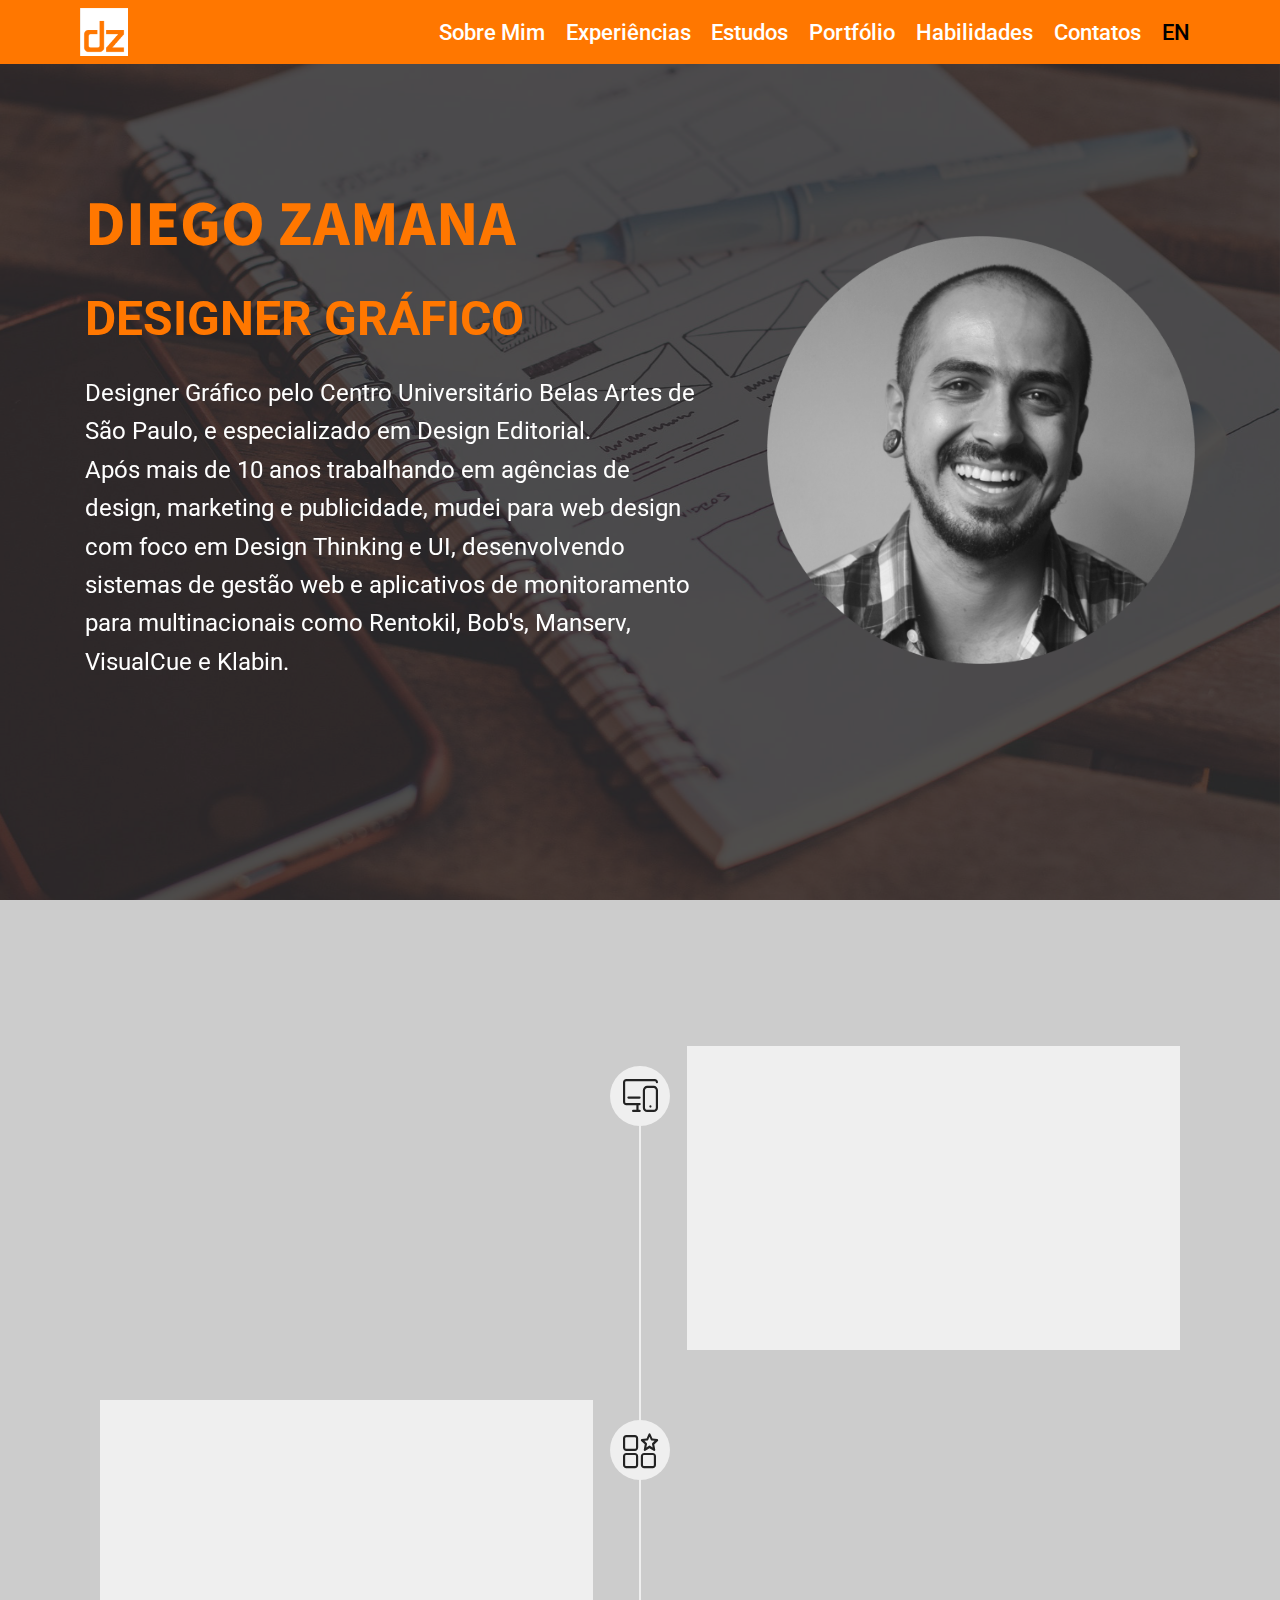
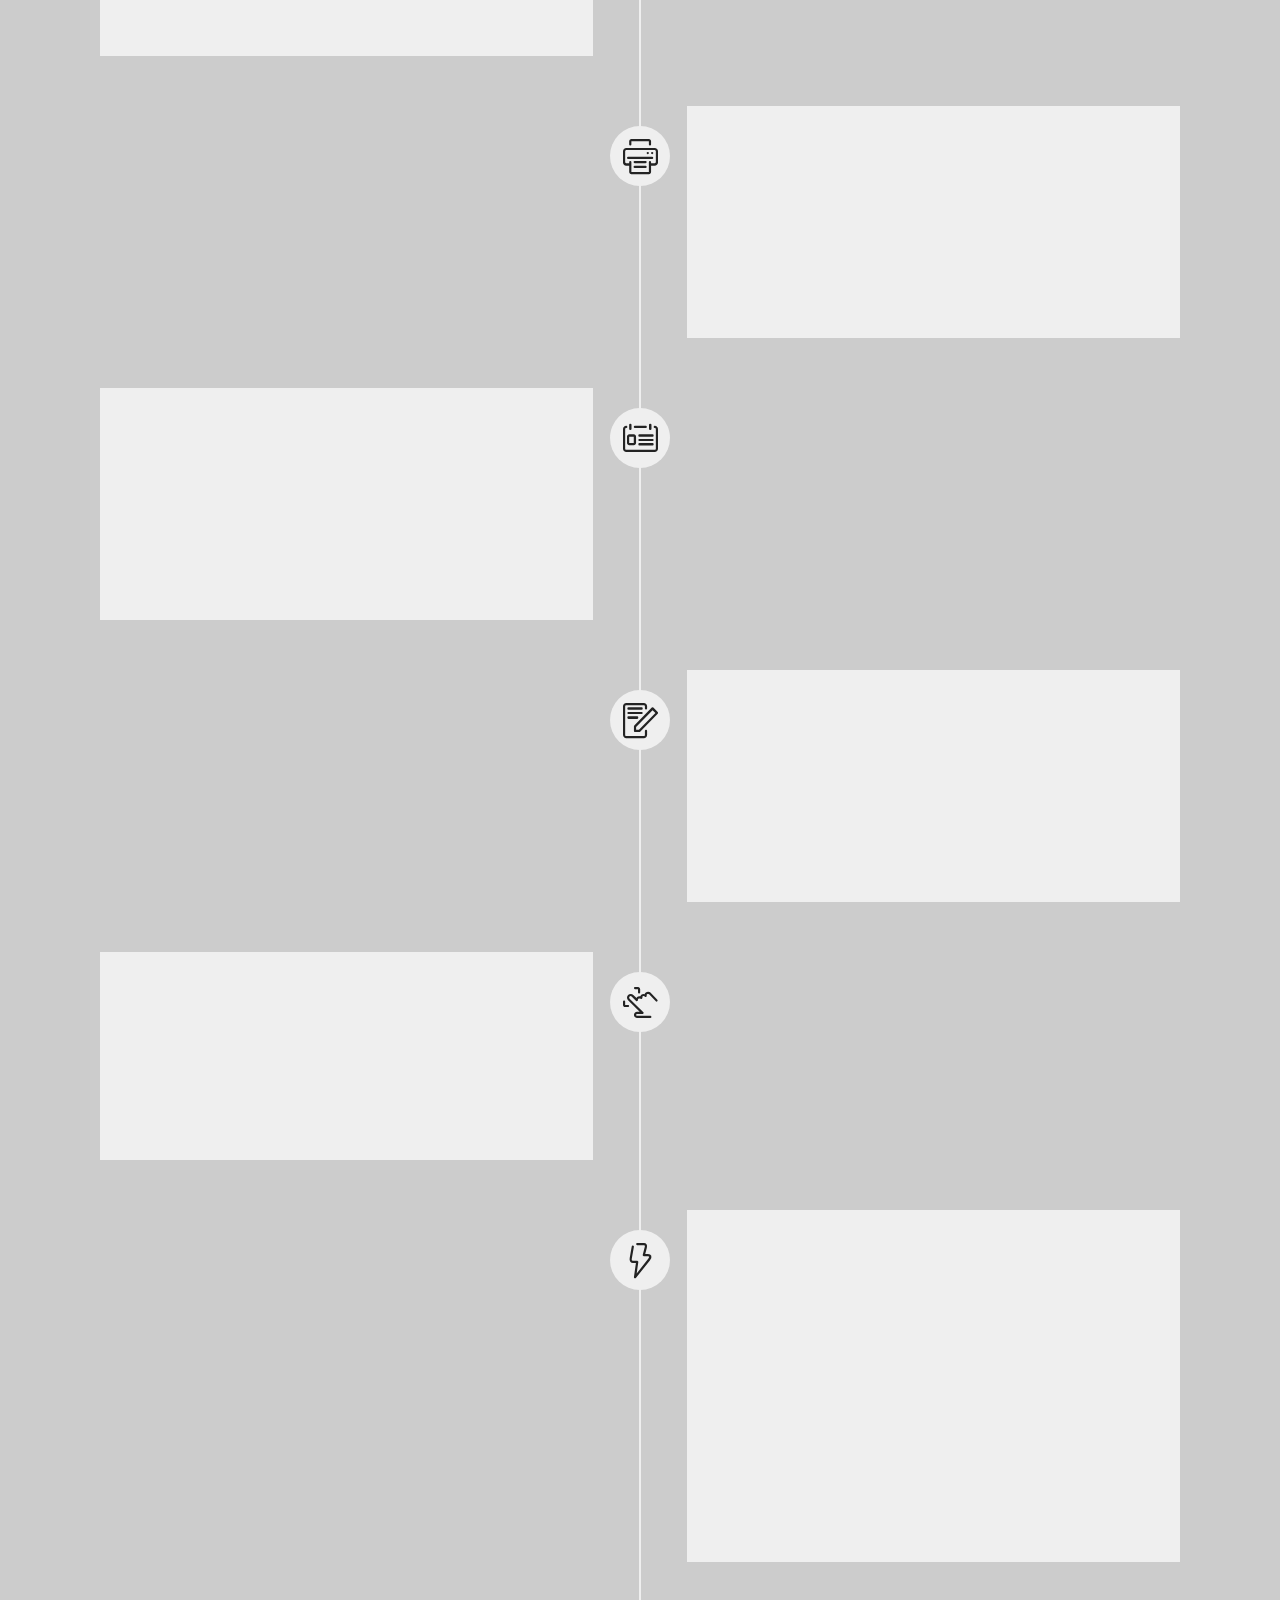
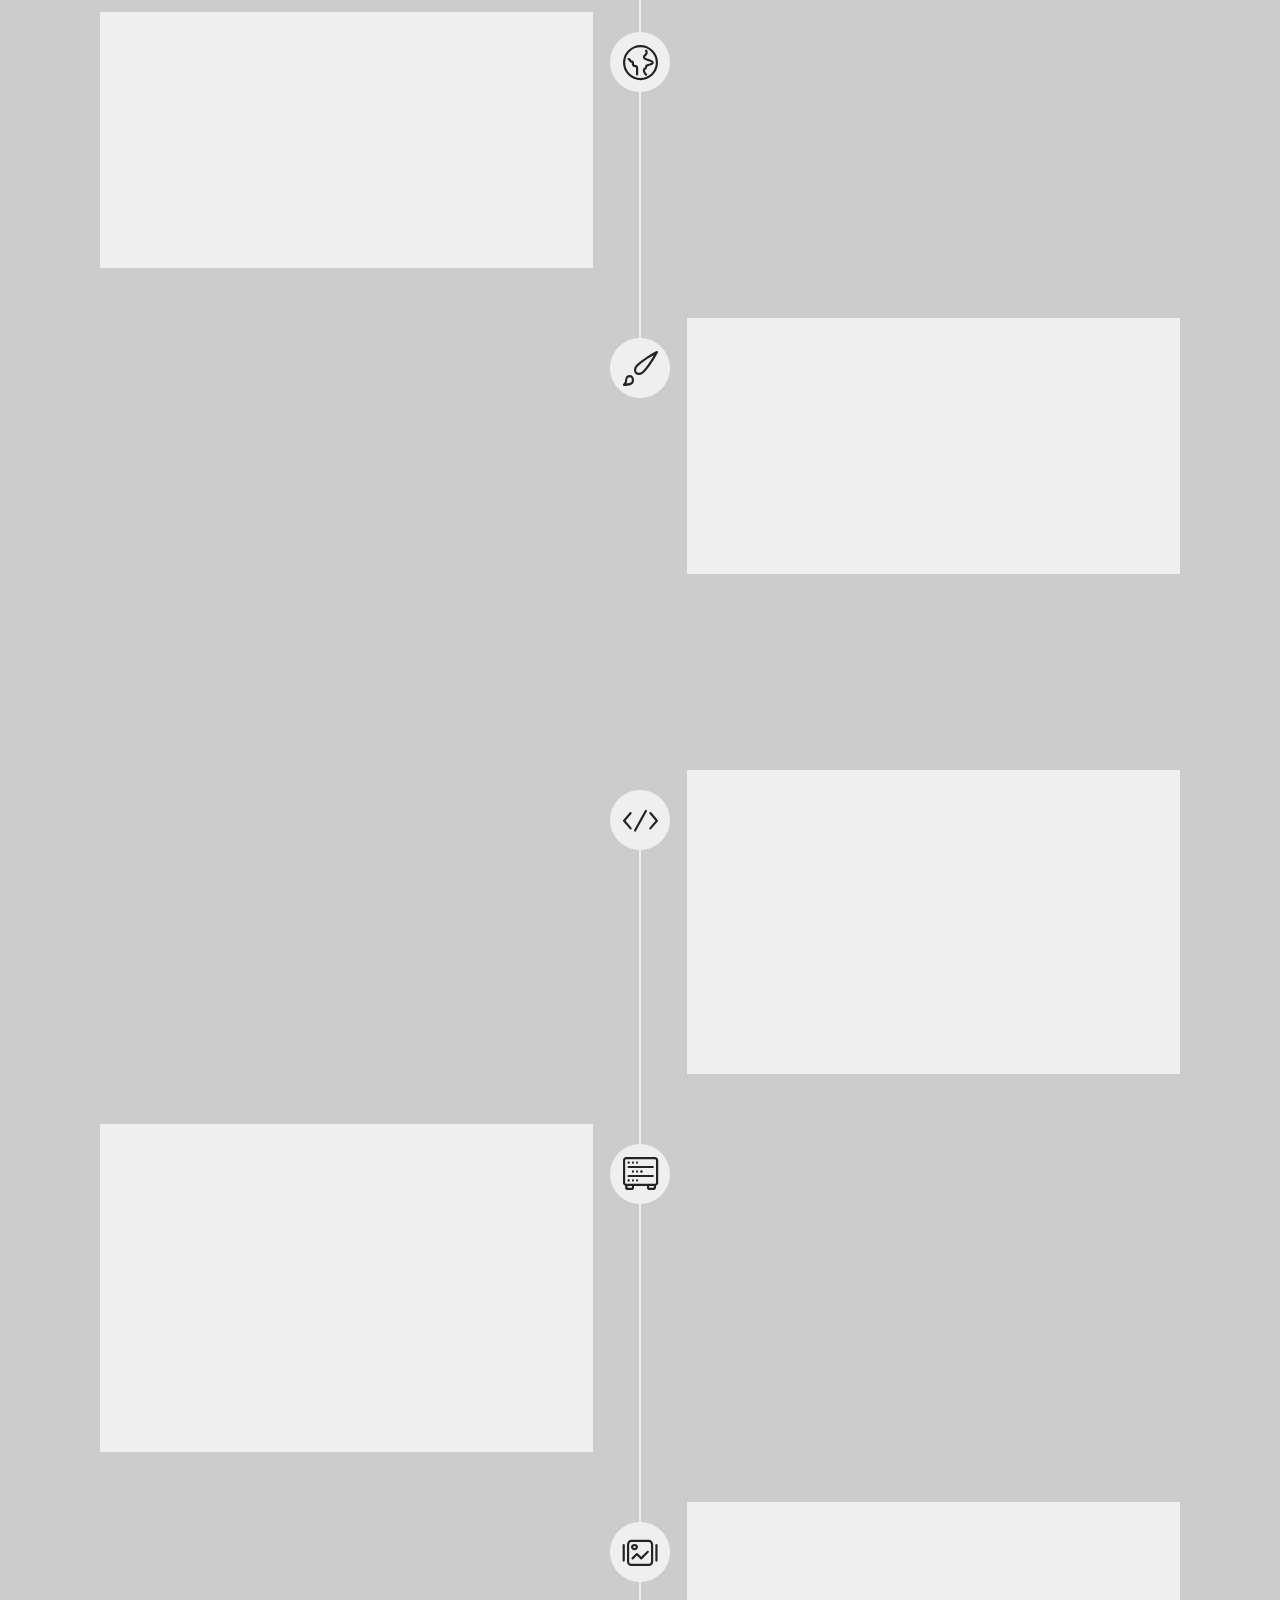
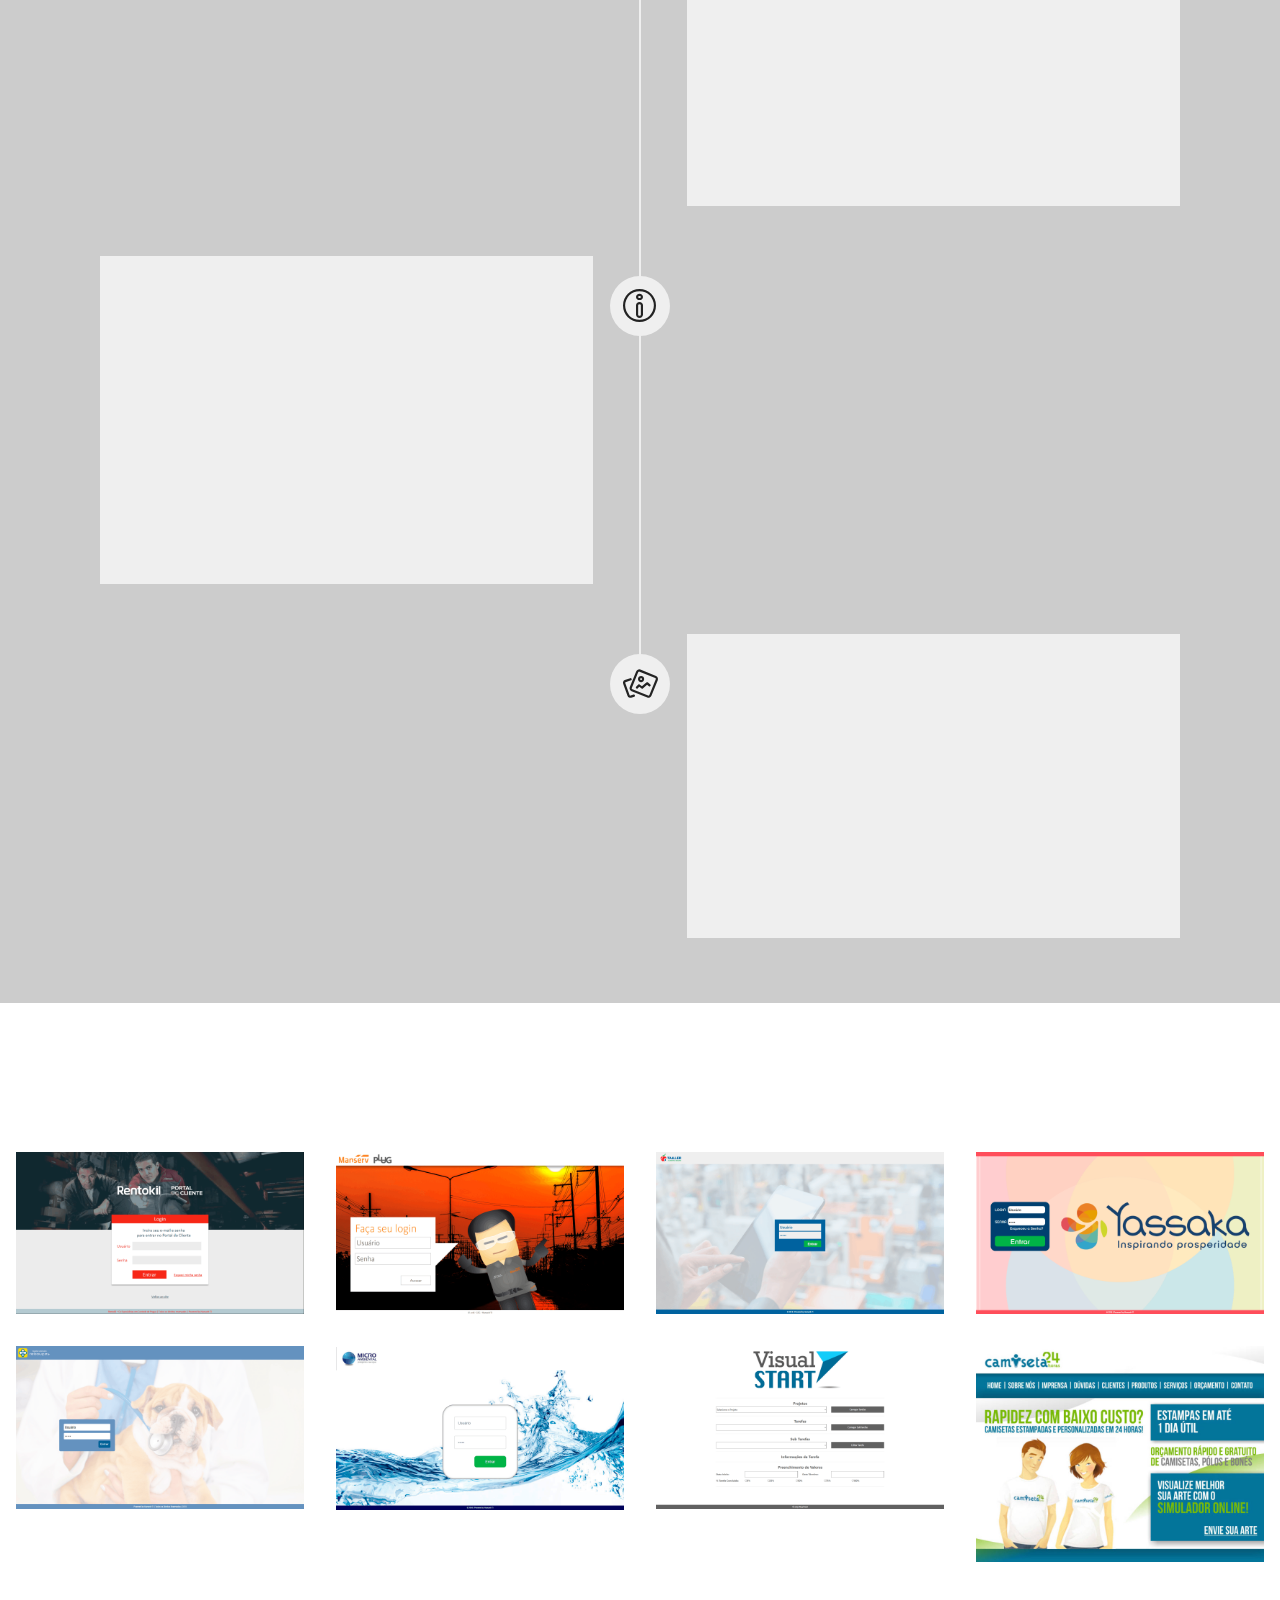
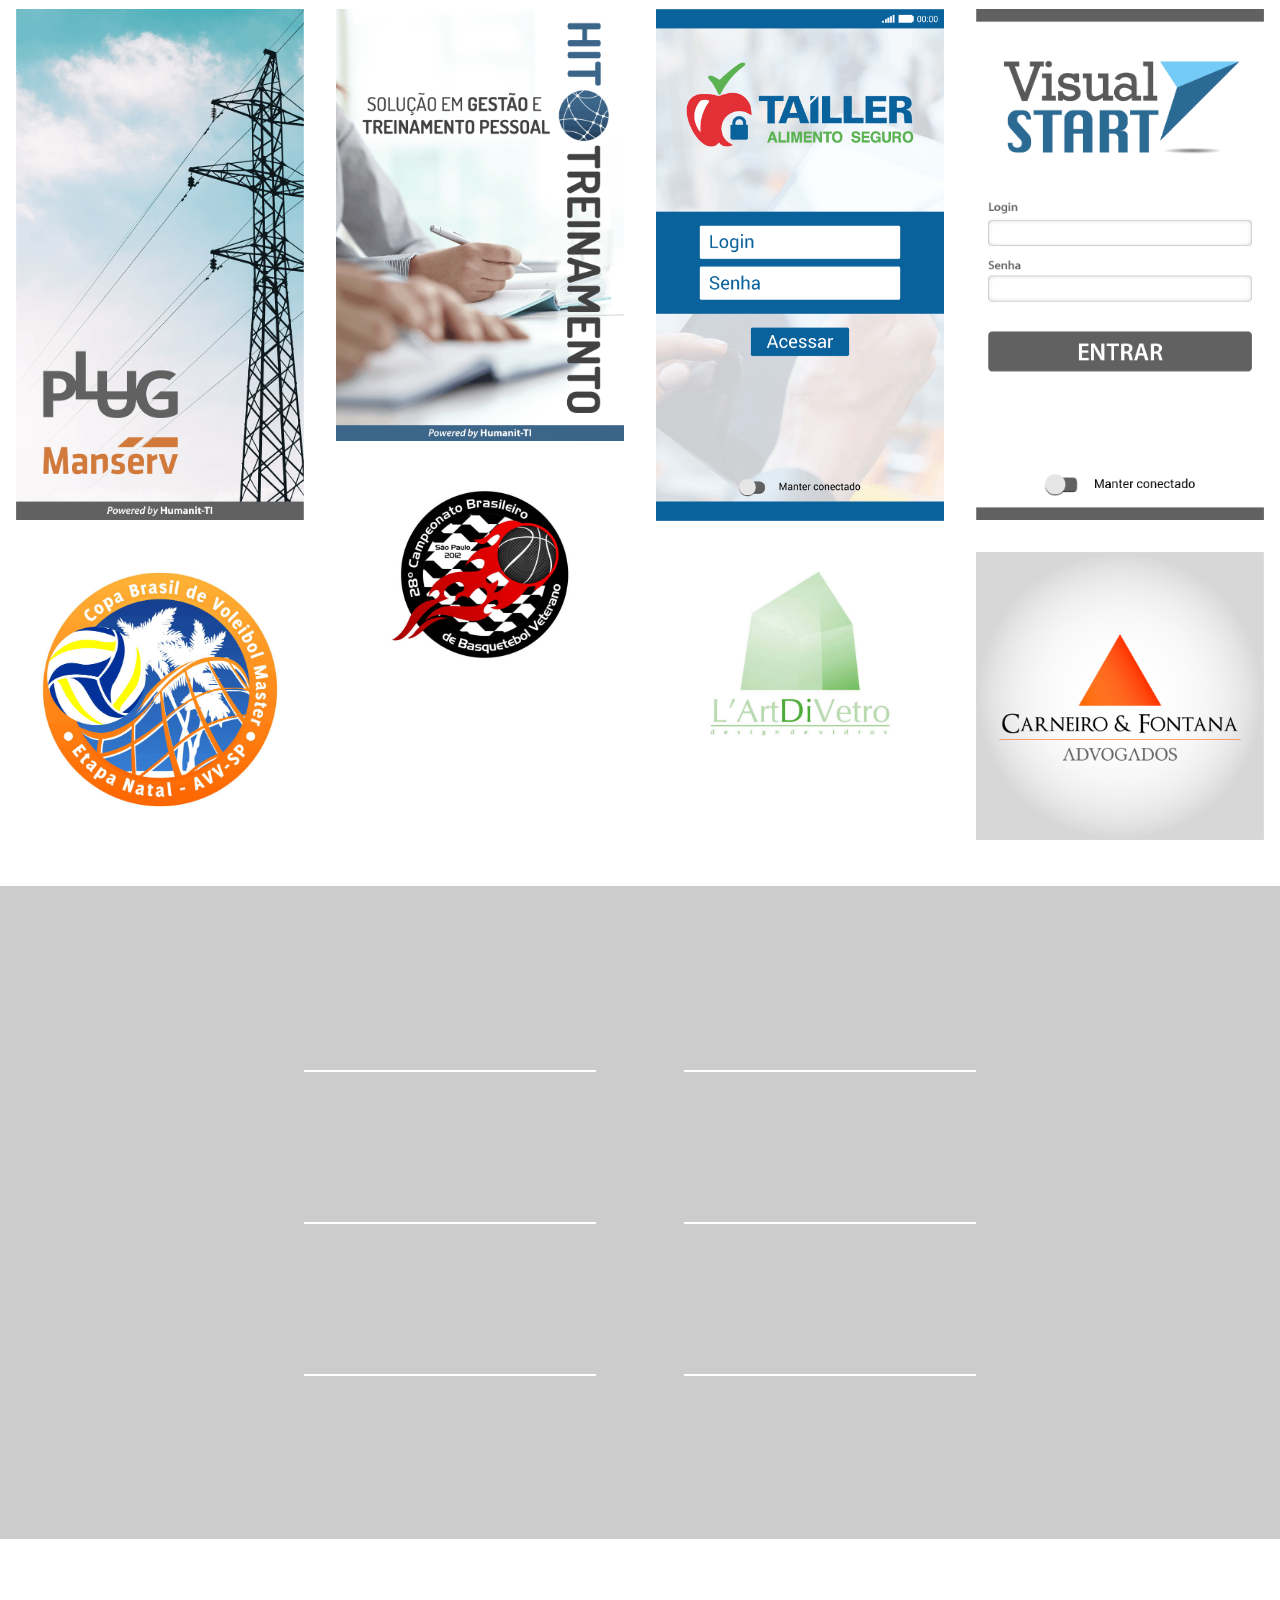
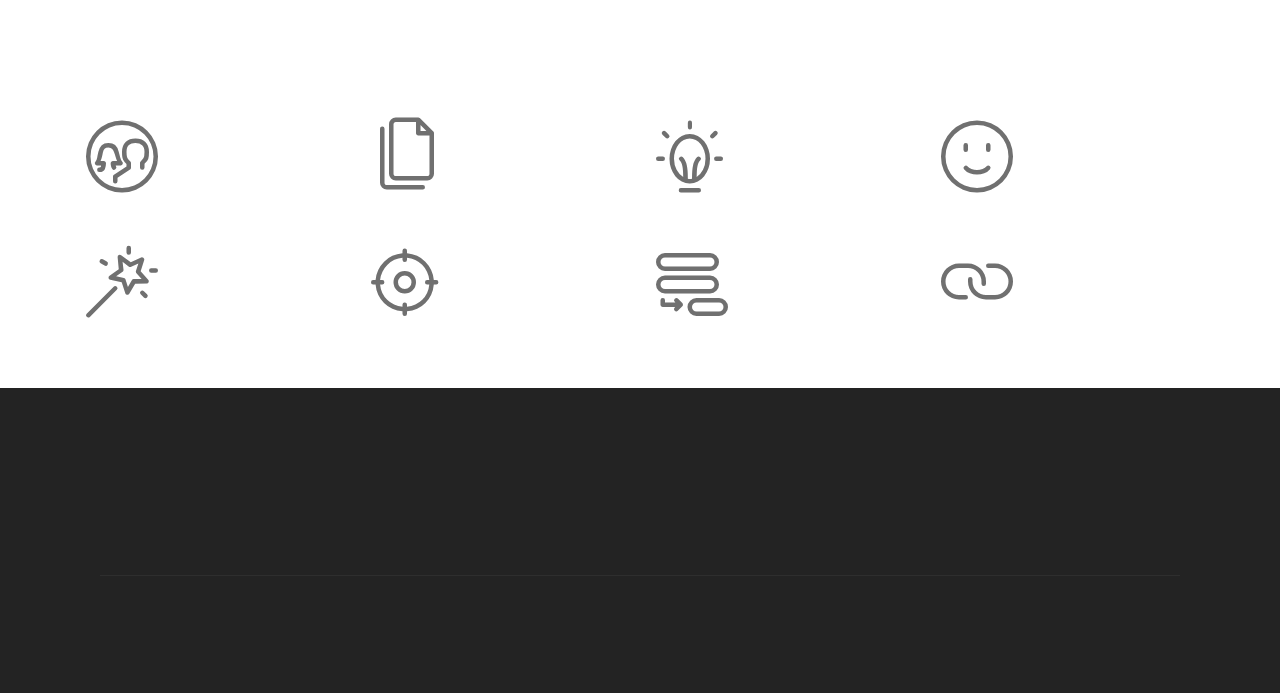
==== index.html @ 35931531 "Criação do repositório e publicação do site" ====
<!DOCTYPE html>
<html >
<head>
  
  <meta charset="UTF-8">
  <meta http-equiv="X-UA-Compatible" content="IE=edge">
  
  <meta name="viewport" content="width=device-width, initial-scale=1, minimum-scale=1">
  <link rel="shortcut icon" href="assets/images/diegozamanalogo-128x128.png" type="image/x-icon">
  <meta name="description" content="">
  <title>Diego Zamana | Designer Gráfico | PT</title>
  <link rel="stylesheet" href="assets/web/assets/mobirise-icons-bold/mobirise-icons-bold.css">
  <link rel="stylesheet" href="assets/web/assets/mobirise-icons/mobirise-icons.css">
  <link rel="stylesheet" href="assets/tether/tether.min.css">
  <link rel="stylesheet" href="assets/bootstrap/css/bootstrap.min.css">
  <link rel="stylesheet" href="assets/bootstrap/css/bootstrap-grid.min.css">
  <link rel="stylesheet" href="assets/bootstrap/css/bootstrap-reboot.min.css">
  <link rel="stylesheet" href="assets/dropdown/css/style.css">
  <link rel="stylesheet" href="assets/animatecss/animate.min.css">
  <link rel="stylesheet" href="assets/socicon/css/styles.css">
  <link rel="stylesheet" href="assets/theme/css/style.css">
  <link rel="stylesheet" href="assets/gallery/style.css">
  <link rel="stylesheet" href="assets/mobirise/css/mbr-additional.css" type="text/css">  
  
</head>
<body>
  <section class="menu cid-rlzeEnnDX9" once="menu" id="menu1-4">    

    <nav class="navbar navbar-expand beta-menu navbar-dropdown align-items-center navbar-fixed-top navbar-toggleable-sm transparent navbar-short">
        <button class="navbar-toggler navbar-toggler-right" type="button" data-toggle="collapse" data-target="#navbarSupportedContent" aria-controls="navbarSupportedContent" aria-expanded="false" aria-label="Toggle navigation">
            <div class="hamburger">
                <span></span>
                <span></span>
                <span></span>
                <span></span>
            </div>
        </button>
        <div class="menu-logo">
            <div class="navbar-brand">
                <span class="navbar-logo">
                    <a href="http://diegozamana.com.br">
                         <img src="assets/images/logodzbranco-154x154.png" alt="Diego Zamana" title="Diego Zamana" style="height: 4.8rem;">
                    </a>
                </span>
                
            </div>
        </div>
        <div class="collapse navbar-collapse" id="navbarSupportedContent">
            <ul class="navbar-nav nav-dropdown nav-right" data-app-modern-menu="true">
                
                <li class="nav-item"><a class="nav-link link text-white display-4" href="#top">Sobre Mim</a></li>

                <li class="nav-item"><a class="nav-link link text-white display-4" href="index.html#timeline2-7">Experiências<br></a></li>

                <li class="nav-item"><a class="nav-link link text-white display-4" href="index.html#timeline2-8">Estudos<br></a></li>

                <li class="nav-item"><a class="nav-link link text-white display-4" href="index.html#content4-l">Portfólio<br></a></li>

                <li class="nav-item"><a class="nav-link link text-white display-4" href="index.html#step2-g">Habilidades<br></a></li>

                <li class="nav-item"><a class="nav-link link text-white display-4" href="index.html#footer1-m">Contatos<br></a></li>

                <li class="nav-item"><a class="nav-link link text-white display-4" href="indexen.html" style="color: #000000 !important">EN<br></a></li>
            </ul>
            
        </div>
    </nav>
</section>

<section class="header3 cid-rlA5cR8RAx mbr-fullscreen mbr-parallax-background" id="header3-b">    

    <div class="mbr-overlay" style="opacity: 0.8; background-color: rgb(35, 35, 35);">
    </div>

    <div class="container">
        <div class="media-container-row">
            <div class="mbr-figure" style="width: 75%;">
                <img src="assets/images/avatarsite-1014x1014.png" alt="" title="Diego Zamana">
            </div>

            <div class="media-content">
                <h1 class="mbr-section-title mbr-white pb-3 mbr-fonts-style display-1" style="color: #FF7700 !important"><strong>
                    DIEGO ZAMANA</strong></h1>
                <h3 class="mbr-section-subtitle align-left mbr-white mbr-light pb-3 mbr-fonts-style display-2" style="color: #FF7700 !important"><strong>
                    DESIGNER GRÁFICO</strong></h3>
                <div class="mbr-section-text mbr-white pb-3 ">
                    <p class="mbr-text mbr-fonts-style display-5">Designer Gráfico pelo Centro Universitário Belas Artes de São Paulo, e especializado em Design Editorial.<br>Após mais de 10 anos trabalhando em agências de design, marketing e publicidade, mudei para web design com foco em Design Thinking e UI, desenvolvendo sistemas de gestão web e aplicativos de monitoramento para multinacionais como Rentokil, Bob's, Manserv, <br>VisualCue e Klabin.<br></p>
                </div>
                
            </div>
        </div>
    </div>

</section>

<section class="timeline2 cid-rlAiMC8CrO" id="timeline2-7">    

    <div class="container align-center">
        <h2 class="mbr-section-title pb-3 mbr-fonts-style display-1"><strong>Empregos &amp; Experiências</strong></h2>        

        <div class="container timelines-container" mbri-timelines="">
            <div class="row timeline-element reverse separline">      
                <span class="iconsBackground">
                    <span class="mbr-iconfont mbrib-responsive"></span>
                </span>          
                <div class="col-xs-12 col-md-6 align-left">
                    <div class="timeline-text-content">
                        <h4 class="mbr-timeline-title pb-3 mbr-fonts-style display-5"><strong>
                            Web Designer - Humanit-TI</strong><br><em>(Jan/17 - Jan/19)</em></h4>
                        <p class="mbr-timeline-text mbr-fonts-style display-7">Analisava e desenvolvia layouts de sistemas de gestão web para grandes empresas como Rentokil, BOB's, Manserv e Klabin. Tive experiência em desenvolvimento de documentação, homologação de sistemas, atendimento personalizado ao cliente, reuniões de alinhamento, análise e coleta de escopo de projetos, desenvolvimento e montagem de telas para aplicativos.</p>
                     </div>
                </div>
            </div>

            <div class="row timeline-element  separline">
                <span class="iconsBackground">
                    <span class="mbr-iconfont mbrib-features"></span>
                </span>
                <div class="col-xs-12 col-md-6 align-left ">
                    <div class="timeline-text-content">
                        <h4 class="mbr-timeline-title pb-3 mbr-fonts-style display-5"><strong>Analista de Sistemas - VisualCue</strong><br><em>(Ago/14 - Out/14)</em></h4>
                        <p class="mbr-timeline-text mbr-fonts-style display-7">Analisava e desenvolvia layouts para sistemas de gestão web, gestão de big data, construídos em ASP.NET / HTML5 e CSS3 / Bootstrap usando VisualStudio, e participava de reuniões e calls com clientes e gestores interncionais.&nbsp;<br></p>
                    </div>
                </div>
            </div> 

            <div class="row timeline-element reverse separline">
                <span class="iconsBackground">
                    <span class="mbr-iconfont mbrib-print"></span>
                </span>
                <div class="col-xs-12 col-md-6 align-left">
                    <div class="timeline-text-content">
                        <h4 class="mbr-timeline-title pb-3 mbr-fonts-style display-5"><strong>Designer Gráfico - AllSigns Comunicação Visual </strong><strong><br></strong><em>(Ago/13 - Ago/14)</em></h4>      
                        <p class="mbr-timeline-text mbr-fonts-style display-7">Desenvolvia layouts e produzia peças gráficas impressas como banners, faixas, adesivos, adesivagem de frota, fachada de lojas, totems e material de evento.</p>
                    </div>
                </div>
            </div>

            <div class="row timeline-element  separline">
                <span class="iconsBackground">
                    <span class="mbr-iconfont mbrib-contact-form"></span>
                </span>
                <div class="col-xs-12 col-md-6 align-left ">
                    <div class="timeline-text-content">
                        <h4 class="mbr-timeline-title pb-3 mbr-fonts-style display-5"><strong>Diretor de Produção - AdVento Comunicação Visual&nbsp;</strong><em>(Out/12 - Jun/13)</em></h4>
                        <p class="mbr-timeline-text mbr-fonts-style display-7">Desenvolvia e produzia peças de comunicação interna e externa como letras caixa, totems, material de evento e montagem de stands, adesivos, fachadas de loja e sinalização de edifícios e condomínios.</p>
                    </div>
                </div>
            </div>

            <div class="row timeline-element reverse separline">
                <span class="iconsBackground">
                    <span class="mbr-iconfont mbrib-edit"></span>
                </span>
                <div class="col-xs-12 col-md-6 align-left">
                    <div class="timeline-text-content">
                        <h4 class="mbr-timeline-title pb-3 mbr-fonts-style display-5"><strong>Assistente de Arte - PressTexto Comunicação</strong> <em>(Set/10 - Fev/11)</em></h4>
                        <p class="mbr-timeline-text mbr-fonts-style display-7">Desenvolvia e auxiliava na produção de peças gráficas como revistas de comunicação interna de empresas, material bilíngue, e-mails marketing, postêrs e anúncios em mídia impressa para empresas como Liberty Seguros.</p>
                    </div>
                </div>
            </div>

            <div class="row timeline-element separline">
                <span class="iconsBackground">
                    <span class="mbr-iconfont mbrib-touch-swipe"></span>
                </span>
                <div class="col-xs-12 col-md-6 align-left ">
                    <div class="timeline-text-content">
                        <h4 class="mbr-timeline-title pb-3 mbr-fonts-style display-5"><strong>Professor - SOS Computadores</strong>&nbsp;<br><em>(Jan/10 - Ago/10)</em></h4>
                        <p class="mbr-timeline-text mbr-fonts-style display-7">Ensinava montagem e manutenção de desktops, pacote Office, Photoshop, Illustrator e CorelDraw para jovens e adultos, e Windows básico para idosos.
                        </p>
                    </div>
                </div>
            </div>

            <div class="row timeline-element reverse separline">
                <span class="iconsBackground">
                    <span class="mbr-iconfont mbrib-speed"></span>
                </span>
                <div class="col-xs-12 col-md-6 align-left">
                    <div class="timeline-text-content">
                        <h4 class="mbr-timeline-title pb-3 mbr-fonts-style display-5"><strong>Assistente Operacional - Yamato Corp.</strong> <em>(Jan/07 - Jan/10)</em></h4>
                        <p class="mbr-timeline-text mbr-fonts-style display-7">Auxiliava na produção de eventos de grande porte de cultura oriental com a participação de artistas internacionais. Estes eventos tinham como público alvo crianças e adolescentes, e recebiam uma audiência de aproximadamente 250.000 pessoas ao longo de 4 a 6 dias de duração (2º maior evento do gênero no mundo). Eu atuava diretamente no controle do público, manutenção de lojas e stands, e na montagem e desmontagem de estruturas e palcos.</p>
                    </div>
                </div>
            </div>

            <div class="row timeline-element separline">
                <span class="iconsBackground">
                    <span class="mbr-iconfont mbrib-globe"></span>
                </span>
                <div class="col-xs-12 col-md-6 align-left ">
                    <div class="timeline-text-content">
                        <h4 class="mbr-timeline-title pb-3 mbr-fonts-style display-5"><strong>Designer Gráfico - Colégio Global</strong>&nbsp;<em>(Jul/08 - Jan/09)</em></h4>
                        <p class="mbr-timeline-text mbr-fonts-style display-7">Meu segundo estágio profissional na área de Design. Auxiliava o diretor de comunicação do colégio a desenvolver e desenhar os comunicados internos, pôsters e banners sobre eventos, layouts para posts no site, e em materiais gráficos impressos para eventos.</p>
                    </div>
                </div>
            </div>

            <div class="row timeline-element reverse">
                <span class="iconsBackground">
                    <span class="mbr-iconfont mbrib-change-style"></span>
                </span>
                <div class="col-xs-12 col-md-6 align-left">
                    <div class="timeline-text-content">
                        <h4 class="mbr-timeline-title pb-3 mbr-fonts-style display-5"><strong>Assistente de Arte - Galpão 21 Arte &amp; Design</strong> <em>(Ago/06 - Fev/07)</em></h4>
                        <p class="mbr-timeline-text mbr-fonts-style display-7">Meu primeiro estágio profissional na área de Design. Desenvolvia e auxiliava na criação de logos, manuais de identidade, layouts de sites, anúncios de mídia impressa, papelaria institucional e material gráfico impresso para eventos.</p>
                    </div>
                </div>
            </div>
            
        </div>
    </div>
</section>

<section class="timeline2 cid-rlAQKe64I1" id="timeline2-8">    

    <div class="container align-center">
        <h2 class="mbr-section-title pb-3 mbr-fonts-style display-1"><strong>Cursos &amp; Estudos</strong></h2>        

        <div class="container timelines-container" mbri-timelines="">
            <div class="row timeline-element reverse separline">      
                <span class="iconsBackground">
                    <span class="mbr-iconfont mbrib-code"></span>
                </span>          
                <div class="col-xs-12 col-md-6 align-left">
                    <div class="timeline-text-content">
                        <h4 class="mbr-timeline-title pb-3 mbr-fonts-style display-5"><strong>Linguagem C Básica - USP / SP</strong><br><em>(Jan/18 - Mar/18)</em></h4>
                        <p class="mbr-timeline-text mbr-fonts-style display-7">
                            Já trabalhando com Web Design, tive contato com alguns programadores de back-end. Trocando informações com eles, apareceu a oportunidade de fazer um curso de linguagem C na Universidade de São Paulo, o que me deu uma base melhor para entender como eles trabalhavam com informação e dados. É uma linguagem básica, versátil, fácil de compreender e divertida de se trabalhar.</p>
                     </div>
                </div>
            </div>

            <div class="row timeline-element  separline">
                <span class="iconsBackground">
                    <span class="mbr-iconfont mbrib-database"></span>
                </span>
                <div class="col-xs-12 col-md-6 align-left ">
                    <div class="timeline-text-content">
                        <h4 class="mbr-timeline-title pb-3 mbr-fonts-style display-5"><strong>Infraestrutura de Redes, Linux básico e Lógica de Programação - Impacta Tecnologia&nbsp;</strong><em>(2014 - 2015)</em></h4>
                        <p class="mbr-timeline-text mbr-fonts-style display-7">
                            Sempre gostei de tecnologia e foi aqui que resolvi investir nessa paixão e descobrir como poderia uni-la com minhas habilidades gráficas e trabalhar com ambas. Tentei começar estudando o básico: Redes, Lógica e outros sistemas operacionais. Ao longo dos cursos, conheci outros alunos e professores, e redescobri um velho conhecido de escola, o Web Design.</p>
                    </div>
                </div>
            </div> 

            <div class="row timeline-element reverse separline">
                <span class="iconsBackground">
                    <span class="mbr-iconfont mbrib-image-slider"></span>
                </span>
                <div class="col-xs-12 col-md-6 align-left">
                    <div class="timeline-text-content">
                        <h4 class="mbr-timeline-title pb-3 mbr-fonts-style display-5"><strong>Design Editorial - SENAC/SP 
</strong><div><em>(2012 - 2013)</em></div></h4>      
                        <p class="mbr-timeline-text mbr-fonts-style display-7">
                            Procurando me especializar e aprimorar minha condição no mercado de trabalho, entrei em Design Editorial. Já que trabalhava com peças impressas em agências de propaganda e marketing, decidi desenvolver minhas habilidades de layout e diagramação. Mergulhei de cabeça em tipografia, composição, hierarquia, infográficos e semi-ótica.</p>
                    </div>
                </div>
            </div>

            <div class="row timeline-element  separline">
                <span class="iconsBackground">
                    <span class="mbr-iconfont mbrib-info"></span>
                </span>
                <div class="col-xs-12 col-md-6 align-left ">
                    <div class="timeline-text-content">
                        <h4 class="mbr-timeline-title pb-3 mbr-fonts-style display-5"><strong>Manutenção de Hardware e Pacote Office - SOS Computadores</strong><div><em>(Jan/10 - Ago/10)</em></div></h4>
                        <p class="mbr-timeline-text mbr-fonts-style display-7">Com a intenção de melhorar minha didática e ser capaz de dar mais aulas, resolvi fazer cursos aonde trabalhava, com colegas professores. Aprendi montagem, desmontagem e manutenção de desktops, nome de peças, aprofundei meus conhecimentos no pacote Office, e tudo isso enquanto ministrava outras turmas de softwares de design e Windows básico.
                        </p>
                    </div>
                </div>
            </div>

            <div class="row timeline-element reverse">
                <span class="iconsBackground">
                    <span class="mbr-iconfont mbrib-image-gallery"></span>
                </span>
                <div class="col-xs-12 col-md-6 align-left">
                    <div class="timeline-text-content">
                        <h4 class="mbr-timeline-title pb-3 mbr-fonts-style display-5"><strong>Design Gráfico - Centro Universitário Belas Artes de São Paulo</strong> <br><em>(2005 - 2009)</em></h4>
                        <p class="mbr-timeline-text mbr-fonts-style display-7">
                            Iniciei meus estudos em Design e, através de desenho livre, fotografia, história da arte, composição e outros, desenvolvi um olhar crítico e analítico sobre o design das coisas a minha volta e aprendi que há milhões de maneiras de fazer e criar coisas, e que nada é exatamente o que parece ser.
                        </p>
                    </div>
                </div>
            </div>
            
        </div>
    </div>
</section>

<section class="mbr-section content4 cid-rlH7MBcfXu" id="content4-l">    

    <div class="container">
        <div class="media-container-row">
            <div class="title col-12 col-md-8">
                <h2 class="align-center pb-3 mbr-fonts-style display-1"><strong>
                    Portfólio</strong></h2>
                
                
            </div>
        </div>
    </div>
</section>

<section class="mbr-gallery mbr-slider-carousel cid-rlAaTLjkiM" id="gallery1-c">    

    <div>
        <div><!-- Filter --><!-- Gallery --><div class="mbr-gallery-row"><div class="mbr-gallery-layout-default"><div><div><div class="mbr-gallery-item mbr-gallery-item--p2" data-video-url="false" data-tags="Fantástica"><div href="#lb-gallery1-c" data-slide-to="0" data-toggle="modal"><img src="assets/images/telarentokil-1920x1080-800x450-800x450.png" alt="" title="Portal Rentokil"><span class="icon-focus"></span></div></div><div class="mbr-gallery-item mbr-gallery-item--p2" data-video-url="false" data-tags="Responsivo"><div href="#lb-gallery1-c" data-slide-to="1" data-toggle="modal"><img src="assets/images/telamanserv-1904x1080-800x454.png" alt="" title="Manserv PLUG"><span class="icon-focus"></span></div></div><div class="mbr-gallery-item mbr-gallery-item--p2" data-video-url="false" data-tags="Criativo"><div href="#lb-gallery1-c" data-slide-to="2" data-toggle="modal"><img src="assets/images/telatailler-1920x1080-800x450.png" alt="" title="Tailler Web"><span class="icon-focus"></span></div></div><div class="mbr-gallery-item mbr-gallery-item--p2" data-video-url="false" data-tags="Animado"><div href="#lb-gallery1-c" data-slide-to="3" data-toggle="modal"><img src="assets/images/telayassaka-1920x1080-800x450-800x450.png" alt="" title="Yassaka Web"><span class="icon-focus"></span></div></div><div class="mbr-gallery-item mbr-gallery-item--p2" data-video-url="false" data-tags="Fantástica"><div href="#lb-gallery1-c" data-slide-to="4" data-toggle="modal"><img src="assets/images/telahovet-1904x1080-800x454.png" alt="" title="HOVET"><span class="icon-focus"></span></div></div><div class="mbr-gallery-item mbr-gallery-item--p2" data-video-url="false" data-tags="Fantástica"><div href="#lb-gallery1-c" data-slide-to="5" data-toggle="modal"><img src="assets/images/telavisualstart-1904x1080-800x454.png" alt="" title="VisualStart"><span class="icon-focus"></span></div></div><div class="mbr-gallery-item mbr-gallery-item--p2" data-video-url="false" data-tags="Responsivo"><div href="#lb-gallery1-c" data-slide-to="6" data-toggle="modal"><img src="assets/images/layout-site-02-1024x768-800x600.jpg" alt="" title="Camiseta 24h"><span class="icon-focus"></span></div></div><div class="mbr-gallery-item mbr-gallery-item--p2" data-video-url="false" data-tags="Animado"><div href="#lb-gallery1-c" data-slide-to="7" data-toggle="modal"><img src="assets/images/telamicroambiental-1904x1080-800x454.png" alt="" title="MicroAmbiental Web"><span class="icon-focus"></span></div></div></div></div><div class="clearfix"></div></div></div><!-- Lightbox --><div data-app-prevent-settings="" class="mbr-slider modal fade carousel slide" tabindex="-1" data-keyboard="true" data-interval="false" id="lb-gallery1-c"><div class="modal-dialog"><div class="modal-content"><div class="modal-body"><div class="carousel-inner"><div class="carousel-item active"><img src="assets/images/telarentokil-1920x1080-800x450.png" alt="" title="Portal Rentokil"></div><div class="carousel-item"><img src="assets/images/telamanserv-1904x1080.png" alt="" title="Manserv PLUG"></div><div class="carousel-item"><img src="assets/images/telatailler-1920x1080.png" alt="" title="Tailler Web"></div><div class="carousel-item"><img src="assets/images/telayassaka-1920x1080-800x450.png" alt="" title="Yassaka Web"></div><div class="carousel-item"><img src="assets/images/telahovet-1904x1080.png" alt="" title="HOVET"></div><div class="carousel-item"><img src="assets/images/telavisualstart-1904x1080.png" alt="" title="VisualStart"></div><div class="carousel-item"><img src="assets/images/layout-site-02-1024x768.jpg" alt="" title="Camiseta 24h"></div><div class="carousel-item"><img src="assets/images/telamicroambiental-1904x1080.png" alt="" title="MicroAmbiental Web"></div></div><a class="carousel-control carousel-control-prev" role="button" data-slide="prev" href="#lb-gallery1-c"><span class="mbri-left mbr-iconfont" aria-hidden="true"></span><span class="sr-only">Previous</span></a><a class="carousel-control carousel-control-next" role="button" data-slide="next" href="#lb-gallery1-c"><span class="mbri-right mbr-iconfont" aria-hidden="true"></span><span class="sr-only">Next</span></a><a class="close" href="#" role="button" data-dismiss="modal"><span class="sr-only">Close</span></a></div></div></div></div></div>
    </div>

</section>

<section class="mbr-gallery mbr-slider-carousel cid-rlH0n0Dy7h" id="gallery3-j">    

    <div>
        <div><!-- Filter --><!-- Gallery --><div class="mbr-gallery-row"><div class="mbr-gallery-layout-default"><div><div><div class="mbr-gallery-item mbr-gallery-item--p2" data-video-url="false" data-tags="Fantástica"><div href="#lb-gallery3-j" data-slide-to="0" data-toggle="modal"><img src="assets/images/splash-750x1334-751x1334-751x1334.png" alt="" title="Manserv PLUG App"><span class="icon-focus"></span></div></div><div class="mbr-gallery-item mbr-gallery-item--p2" data-video-url="false" data-tags="Responsivo"><div href="#lb-gallery3-j" data-slide-to="1" data-toggle="modal"><img src="assets/images/splash02-1280x1920-1280x1920-800x1200.png" alt="" title="Hit Treinamento App"><span class="icon-focus"></span></div></div><div class="mbr-gallery-item mbr-gallery-item--p2" data-video-url="false" data-tags="Criativo"><div href="#lb-gallery3-j" data-slide-to="2" data-toggle="modal"><img src="assets/images/apptela01-472x839-472x839.png" alt="" title="Tailler App"><span class="icon-focus"></span></div></div><div class="mbr-gallery-item mbr-gallery-item--p2" data-video-url="false" data-tags="Animado"><div href="#lb-gallery3-j" data-slide-to="3" data-toggle="modal"><img src="assets/images/tela-01-login-721x1280-721x1280.png" alt="" title="Visual Start App"><span class="icon-focus"></span></div></div><div class="mbr-gallery-item mbr-gallery-item--p2" data-video-url="false" data-tags="Fantástica"><div href="#lb-gallery3-j" data-slide-to="4" data-toggle="modal"><img src="assets/images/logo-campeonato-2012-01-1754x1240-800x566.jpg" alt="" title="Campeonato Brasileiro de Basquete"><span class="icon-focus"></span></div></div><div class="mbr-gallery-item mbr-gallery-item--p2" data-video-url="false" data-tags="Fantástica"><div href="#lb-gallery3-j" data-slide-to="5" data-toggle="modal"><img src="assets/images/fontanaadvogadoslogo03-1182x1182-800x800.png" alt="" title="Carneiro e Fontana Advogados"><span class="icon-focus"></span></div></div><div class="mbr-gallery-item mbr-gallery-item--p2" data-video-url="false" data-tags="Responsivo"><div href="#lb-gallery3-j" data-slide-to="6" data-toggle="modal"><img src="assets/images/copa-brasil-voleibol-master-etapa-natal-logo-2000x1913-800x765.jpg" alt="" title="Campeonato de Voleibol"><span class="icon-focus"></span></div></div><div class="mbr-gallery-item mbr-gallery-item--p2" data-video-url="false" data-tags="Animado"><div href="#lb-gallery3-j" data-slide-to="7" data-toggle="modal"><img src="assets/images/lartdivetro-3-1403x992-800x566.jpg" alt="" title="LArt Di Vetro"><span class="icon-focus"></span></div></div></div></div><div class="clearfix"></div></div></div><!-- Lightbox --><div data-app-prevent-settings="" class="mbr-slider modal fade carousel slide" tabindex="-1" data-keyboard="true" data-interval="false" id="lb-gallery3-j"><div class="modal-dialog"><div class="modal-content"><div class="modal-body"><div class="carousel-inner"><div class="carousel-item active"><img src="assets/images/splash-750x1334-751x1334.png" alt="" title="Manserv PLUG App"></div><div class="carousel-item"><img src="assets/images/splash02-1280x1920-1280x1920.png" alt="" title="Hit Treinamento App"></div><div class="carousel-item"><img src="assets/images/apptela01-472x839.png" alt="" title="Tailler App"></div><div class="carousel-item"><img src="assets/images/tela-01-login-721x1280.png" alt="" title="Visual Start App"></div><div class="carousel-item"><img src="assets/images/logo-campeonato-2012-01-1754x1240.jpg" alt="" title="Campeonato Brasileiro de Basquete"></div><div class="carousel-item"><img src="assets/images/fontanaadvogadoslogo03-1182x1182.png" alt="" title="Carneiro e Fontana Advogados"></div><div class="carousel-item"><img src="assets/images/copa-brasil-voleibol-master-etapa-natal-logo-2000x1913.jpg" alt="" title="Campeonato de Voleibol"></div><div class="carousel-item"><img src="assets/images/lartdivetro-3-1403x992.jpg" alt="" title="LArt Di Vetro"></div></div><a class="carousel-control carousel-control-prev" role="button" data-slide="prev" href="#lb-gallery3-j"><span class="mbri-left mbr-iconfont" aria-hidden="true"></span><span class="sr-only">Previous</span></a><a class="carousel-control carousel-control-next" role="button" data-slide="next" href="#lb-gallery3-j"><span class="mbri-right mbr-iconfont" aria-hidden="true"></span><span class="sr-only">Next</span></a><a class="close" href="#" role="button" data-dismiss="modal"><span class="sr-only">Close</span></a></div></div></div></div></div>
    </div>

</section>

<section class="step2 cid-rlGUYqJyVx" id="step2-g">    
    
    <div class="container">
        <h2 class="mbr-section-title pb-3 mbr-fonts-style align-center display-1"><strong>
            Habilidades Técnicas</strong></h2>
        
        <div class="step-container row justify-content-center">
            <div class="card col-12 pb-4 col-md-4 separline">
                <div class="step-element">
                    <div class="step-wrapper pb-3">
                        <h3 class="step d-flex align-items-center justify-content-center m-auto">
                            Cd</h3>
                    </div>          
                    <div class="step-text-content align-center">
                        
                        <p class="mbr-step-text mbr-fonts-style display-7"><strong>
                            CorelDraw</strong></p>
                    </div>
                </div>
            </div>

            <div class="card col-12 separline pb-4 col-md-4">
                <div class="step-element">
                    <div class="step-wrapper pb-3">
                        <h3 class="step d-flex align-items-center justify-content-center m-auto">
                            Ai</h3>
                    </div>          
                    <div class="step-text-content align-center">
                        
                        <p class="mbr-step-text mbr-fonts-style display-7"><strong>
                            Illustrator</strong></p>
                    </div>
                </div>
            </div>

            <div class="card col-md-4 col-12 separline pb-4">
                <div class="step-element">
                    <div class="step-wrapper pb-3">
                        <h3 class="step d-flex align-items-center justify-content-center m-auto">
                            Ps</h3>
                    </div>          
                    <div class="step-text-content align-center">
                        
                        <p class="mbr-step-text mbr-fonts-style display-7"><strong>
                            Photoshop</strong></p>
                    </div>
                </div>
            </div>

            <div class="card col-12 separline pb-4 col-md-4">
                <div class="step-element">
                    <div class="step-wrapper pb-3">
                        <h3 class="step d-flex align-items-center justify-content-center m-auto">
                            Bs</h3>
                    </div>          
                    <div class="step-text-content align-center">
                        
                        <p class="mbr-step-text mbr-fonts-style display-7"><strong>
                            Bootstrap</strong></p>
                    </div>
                </div>
            </div>
            
            <div class="card col-12 separline pb-4 col-md-4">
                <div class="step-element">
                    <div class="step-wrapper pb-3">
                        <h3 class="step d-flex align-items-center justify-content-center m-auto">
                            H5</h3>
                    </div>          
                    <div class="step-text-content align-center">
                        
                        <p class="mbr-step-text mbr-fonts-style display-7"><strong>
                            HTML5</strong></p>
                    </div>
                </div>
            </div>
            
            <div class="card col-md-4 col-12 separline pb-4">
                <div class="step-element">
                    <div class="step-wrapper pb-3">
                        <h3 class="step d-flex align-items-center justify-content-center m-auto">
                            C3</h3>
                    </div>          
                    <div class="step-text-content align-center">
                        
                        <p class="mbr-step-text mbr-fonts-style display-7"><strong>
                            CSS3</strong></p>
                    </div>
                </div>
            </div>
            
            <div class="card col-12 separline col-md-4">
                <div class="step-element">
                    <div class="step-wrapper pb-3">
                        <h3 class="step d-flex align-items-center justify-content-center m-auto">Wp</h3>
                    </div>          
                    <div class="step-text-content align-center">
                        
                        <p class="mbr-step-text mbr-fonts-style display-7"><strong>WordPress</strong></p>
                    </div>
                </div>
            </div>
            
            <div class="card col-12 separline col-md-4">
                <div class="step-element">
                    <div class="step-wrapper pb-3">
                        <h3 class="step d-flex align-items-center justify-content-center m-auto">Vs</h3>
                    </div>          
                    <div class="step-text-content align-center">
                        
                        <p class="mbr-step-text mbr-fonts-style display-7"><strong>VisualStudio</strong></p>
                    </div>
                </div>
            </div>
            
            <div class="card col-md-4 col-12 separline">
                <div class="step-element">
                    <div class="step-wrapper pb-3">
                        <h3 class="step d-flex align-items-center justify-content-center m-auto">
                            Lx</h3>
                    </div>          
                    <div class="step-text-content align-center">
                        
                        <p class="mbr-step-text mbr-fonts-style display-7"><strong>
                            Linux OS</strong></p>
                    </div>
                </div>
            </div>
        </div>
    </div>
</section>

<section class="mbr-section content4 cid-rlH5VPziAN" id="content4-k">

    

    <div class="container">
        <div class="media-container-row">
            <div class="title col-12 col-md-8">
                <h2 class="align-center pb-3 mbr-fonts-style display-1"><strong>
                    Habilidades Humanas</strong></h2>
                
                
            </div>
        </div>
    </div>
</section>

<section class="features10 cid-rlGZU36g3X" id="features10-i">

    <div class="container">
        <div class="row justify-content-center">
            <div class="card p-3 col-12 col-md-6 col-lg-3">
                <div class="media mb-3">
                    <div class="card-img align-self-center">
                        <span class="mbr-iconfont mbrib-users"></span>
                    </div>
                    <h4 class="card-title media-body py-3 mbr-fonts-style display-5">
                        Trabalho em Equipe</h4>
                </div>
                <div class="card-box">
                    
                </div>
            </div>

            <div class="card p-3 col-12 col-md-6 col-lg-3">
                <div class="media mb-3">
                    <div class="card-img align-self-center">
                        <span class="mbr-iconfont mbrib-pages"></span>
                    </div>
                    <h4 class="card-title media-body py-3 mbr-fonts-style display-5">
                        Organização</h4>
                </div>
                <div class="card-box">
                    
                </div>
            </div>

            <div class="card p-3 col-12 col-md-6 col-lg-3">
                <div class="media mb-3">
                    <div class="card-img align-self-center">
                        <span class="mbr-iconfont mbrib-idea"></span>
                    </div>
                    <h4 class="card-title media-body py-3 mbr-fonts-style display-5">Aprendizado Rápido</h4>
                </div>
                <div class="card-box">
                    
                </div>
            </div>

            <div class="card p-3 col-12 col-md-6 col-lg-3">
                <div class="media mb-3">
                    <div class="card-img align-self-center">
                        <span class="mbr-iconfont mbrib-smile-face"></span>
                    </div>
                    <h4 class="card-title media-body py-3 mbr-fonts-style display-5">Bem Humorado</h4>
                </div>
                <div class="card-box">
                    
                </div>
            </div>
        </div>
    </div>
</section>

<section class="features10 cid-rvcslBChhS" id="features10-7">

    
    <div class="container">
        <div class="row justify-content-center">
            <div class="card p-3 col-12 col-md-6 col-lg-3">
                <div class="media mb-3">
                    <div class="card-img align-self-center">
                        <span class="mbr-iconfont mbrib-magic-stick"></span>
                    </div>
                    <h4 class="card-title media-body py-3 mbr-fonts-style display-5">
                        Criatividade</h4>
                </div>
                <div class="card-box">
                    
                </div>
            </div>

            <div class="card p-3 col-12 col-md-6 col-lg-3">
                <div class="media mb-3">
                    <div class="card-img align-self-center">
                        <span class="mbr-iconfont mbrib-target"></span>
                    </div>
                    <h4 class="card-title media-body py-3 mbr-fonts-style display-5">
                        Foco no Cliente</h4>
                </div>
                <div class="card-box">
                    
                </div>
            </div>

            <div class="card p-3 col-12 col-md-6 col-lg-3">
                <div class="media mb-3">
                    <div class="card-img align-self-center">
                        <span class="mbr-iconfont mbrib-add-submenu"></span>
                    </div>
                    <h4 class="card-title media-body py-3 mbr-fonts-style display-5">
                        Fácil Adaptação</h4>
                </div>
                <div class="card-box">
                    
                </div>
            </div>

            <div class="card p-3 col-12 col-md-6 col-lg-3">
                <div class="media mb-3">
                    <div class="card-img align-self-center">
                        <span class="mbr-iconfont mbrib-link"></span>
                    </div>
                    <h4 class="card-title media-body py-3 mbr-fonts-style display-5">
                        Flexibilidade</h4>
                </div>
                <div class="card-box">
                    
                </div>
            </div>
        </div>
    </div>
</section>

<section class="cid-rlH9USR3EO" id="footer1-m">

    

    

    <div class="container">
        <div class="media-container-row content text-white">
            <div class="col-12 col-md-3">
                <div class="media-wrap">
                    <a href="#top">
                        <img src="assets/images/diegozamanalogo-192x192.png" alt="" title="Logo Diego Zamana">
                    </a>
                </div>
            </div>
            <div class="col-12 col-md-3 mbr-fonts-style display-7">
                <h5 class="pb-3"></h5>
                <p class="mbr-text"></p>
            </div>
            <div class="col-12 col-md-3 mbr-fonts-style display-7">
                <h5 class="pb-3"></h5>
                <p class="mbr-text"></p>
            </div>
            <div class="col-12 col-md-3 mbr-fonts-style display-7">
                <h5 class="pb-3">Contatos</h5>
                <p class="mbr-text">diegozamana@gmail.com<br>+351 910.444.242</p>
            </div>
        </div>
        <div class="footer-lower">
            <div class="media-container-row">
                <div class="col-sm-12">
                    <hr>
                </div>
            </div>
            <div class="media-container-row mbr-white">
                <div class="col-sm-6 copyright">
                    <p class="mbr-text mbr-fonts-style display-7">
                        © 2019 | Diego Zamana</p>
                </div>
                <div class="col-md-6">
                    <div class="social-list align-right">
                        <div class="soc-item">
                            <a href="https://www.linkedin.com/in/diegozamana/" target="_blank">
                                <span class="mbr-iconfont mbr-iconfont-social socicon-linkedin socicon"></span>
                            </a>
                        </div>
                        <div class="soc-item">
                            <a href="https://www.facebook.com/zamanadiego" target="_blank">
                                <span class="mbr-iconfont mbr-iconfont-social socicon-facebook socicon"></span>
                            </a>
                        </div>
                        <div class="soc-item">
                            <a href="https://www.instagram.com/diegolapa/" target="_blank">
                                <span class="mbr-iconfont mbr-iconfont-social socicon-instagram socicon"></span>
                            </a>
                        </div>
                        
                        
                        
                    </div>
                </div>
            </div>
        </div>
    </div>
</section>


  <script src="assets/web/assets/jquery/jquery.min.js"></script>
  <script src="assets/tether/tether.min.js"></script>
  <script src="assets/popper/popper.min.js"></script>
  <script src="assets/bootstrap/js/bootstrap.min.js"></script>
  <script src="assets/dropdown/js/script.min.js"></script>
  <script src="assets/touchswipe/jquery.touch-swipe.min.js"></script>
  <script src="assets/viewportchecker/jquery.viewportchecker.js"></script>
  <script src="assets/parallax/jarallax.min.js"></script>
  <script src="assets/bootstrapcarouselswipe/bootstrap-carousel-swipe.js"></script>
  <script src="assets/smoothscroll/smooth-scroll.js"></script>
  <script src="assets/vimeoplayer/jquery.mb.vimeo_player.js"></script>
  <script src="assets/masonry/masonry.pkgd.min.js"></script>
  <script src="assets/imagesloaded/imagesloaded.pkgd.min.js"></script>
  <script src="assets/theme/js/script.js"></script>
  <script src="assets/slidervideo/script.js"></script>
  <script src="assets/gallery/player.min.js"></script>
  <script src="assets/gallery/script.js"></script>
  
  
 <div id="scrollToTop" class="scrollToTop mbr-arrow-up"><a style="text-align: center;"><i class="mbr-arrow-up-icon mbr-arrow-up-icon-cm cm-icon cm-icon-smallarrow-up"></i></a></div>
    <input name="animation" type="hidden">
  </body>
</html>
---- assets/web/assets/mobirise-icons-bold/mobirise-icons-bold.css ----
@font-face {
  font-family: 'mobirise-icons-bold';
  src:  url('mobirise-icons-bold.eot?m1l4yr');
  src:  url('mobirise-icons-bold.eot?m1l4yr#iefix') format('embedded-opentype'),
    url('mobirise-icons-bold.ttf?m1l4yr') format('truetype'),
    url('mobirise-icons-bold.woff?m1l4yr') format('woff'),
    url('mobirise-icons-bold.svg?m1l4yr#mobirise-icons-bold') format('svg');
  font-weight: normal;
  font-style: normal;
}

[class^="mbrib-"], [class*="mbrib-"] {
  /* use !important to prevent issues with browser extensions that change fonts */
  font-family: 'mobirise-icons-bold' !important;
  speak: none;
  font-style: normal;
  font-weight: normal;
  font-variant: normal;
  text-transform: none;
  line-height: 1;

  /* Better Font Rendering =========== */
  -webkit-font-smoothing: antialiased;
  -moz-osx-font-smoothing: grayscale;
}

.mbrib-add-submenu:before {
  content: "\e900";
}
.mbrib-alert:before {
  content: "\e901";
}
.mbrib-align-center:before {
  content: "\e902";
}
.mbrib-align-justify:before {
  content: "\e903";
}
.mbrib-align-left:before {
  content: "\e904";
}
.mbrib-align-right:before {
  content: "\e905";
}
.mbrib-android:before {
  content: "\e906";
}
.mbrib-apple:before {
  content: "\e907";
}
.mbrib-arrow-down:before {
  content: "\e908";
}
.mbrib-arrow-next:before {
  content: "\e909";
}
.mbrib-arrow-prev:before {
  content: "\e90a";
}
.mbrib-arrow-up:before {
  content: "\e90b";
}
.mbrib-bold:before {
  content: "\e90c";
}
.mbrib-bookmark:before {
  content: "\e90d";
}
.mbrib-bootstrap:before {
  content: "\e90e";
}
.mbrib-briefcase:before {
  content: "\e90f";
}
.mbrib-browse:before {
  content: "\e910";
}
.mbrib-bulleted-list:before {
  content: "\e911";
}
.mbrib-calendar:before {
  content: "\e912";
}
.mbrib-camera:before {
  content: "\e913";
}
.mbrib-cart-add:before {
  content: "\e914";
}
.mbrib-cart-full:before {
  content: "\e915";
}
.mbrib-cash:before {
  content: "\e916";
}
.mbrib-change-style:before {
  content: "\e917";
}
.mbrib-chat:before {
  content: "\e918";
}
.mbrib-clock:before {
  content: "\e919";
}
.mbrib-close:before {
  content: "\e91a";
}
.mbrib-cloud:before {
  content: "\e91b";
}
.mbrib-code:before {
  content: "\e91c";
}
.mbrib-contact-form:before {
  content: "\e91d";
}
.mbrib-credit-card:before {
  content: "\e91e";
}
.mbrib-cursor-click:before {
  content: "\e91f";
}
.mbrib-cust-feedback:before {
  content: "\e920";
}
.mbrib-database:before {
  content: "\e921";
}
.mbrib-delivery:before {
  content: "\e922";
}
.mbrib-desktop:before {
  content: "\e923";
}
.mbrib-devices:before {
  content: "\e924";
}
.mbrib-down:before {
  content: "\e925";
}
.mbrib-download:before {
  content: "\e926";
}
.mbrib-drag-n-drop:before {
  content: "\e927";
}
.mbrib-drag-n-drop2:before {
  content: "\e928";
}
.mbrib-edit:before {
  content: "\e929";
}
.mbrib-edit2:before {
  content: "\e92a";
}
.mbrib-error:before {
  content: "\e92b";
}
.mbrib-extension:before {
  content: "\e92c";
}
.mbrib-features:before {
  content: "\e92d";
}
.mbrib-file:before {
  content: "\e92e";
}
.mbrib-flag:before {
  content: "\e92f";
}
.mbrib-folder:before {
  content: "\e930";
}
.mbrib-gift:before {
  content: "\e931";
}
.mbrib-github:before {
  content: "\e932";
}
.mbrib-globe-2:before {
  content: "\e933";
}
.mbrib-globe:before {
  content: "\e934";
}
.mbrib-growing-chart:before {
  content: "\e935";
}
.mbrib-hearth:before {
  content: "\e936";
}
.mbrib-help:before {
  content: "\e937";
}
.mbrib-home:before {
  content: "\e938";
}
.mbrib-hot-cup:before {
  content: "\e939";
}
.mbrib-idea:before {
  content: "\e93a";
}
.mbrib-image-gallery:before {
  content: "\e93b";
}
.mbrib-image-slider:before {
  content: "\e93c";
}
.mbrib-info:before {
  content: "\e93d";
}
.mbrib-italic:before {
  content: "\e93e";
}
.mbrib-key:before {
  content: "\e93f";
}
.mbrib-laptop:before {
  content: "\e940";
}
.mbrib-layers:before {
  content: "\e941";
}
.mbrib-left-right:before {
  content: "\e942";
}
.mbrib-left:before {
  content: "\e943";
}
.mbrib-letter:before {
  content: "\e944";
}
.mbrib-like:before {
  content: "\e945";
}
.mbrib-link:before {
  content: "\e946";
}
.mbrib-lock:before {
  content: "\e947";
}
.mbrib-login:before {
  content: "\e948";
}
.mbrib-logout:before {
  content: "\e949";
}
.mbrib-magic-stick:before {
  content: "\e94a";
}
.mbrib-map-pin:before {
  content: "\e94b";
}
.mbrib-menu:before {
  content: "\e94c";
}
.mbrib-mobile:before {
  content: "\e94d";
}
.mbrib-mobile2:before {
  content: "\e94e";
}
.mbrib-mobirise:before {
  content: "\e94f";
}
.mbrib-more-horizontal:before {
  content: "\e950";
}
.mbrib-more-vertical:before {
  content: "\e951";
}
.mbrib-music:before {
  content: "\e952";
}
.mbrib-new-file:before {
  content: "\e953";
}
.mbrib-numbered-list:before {
  content: "\e954";
}
.mbrib-opened-folder:before {
  content: "\e955";
}
.mbrib-pages:before {
  content: "\e956";
}
.mbrib-paper-plane:before {
  content: "\e957";
}
.mbrib-paperclip:before {
  content: "\e958";
}
.mbrib-photo:before {
  content: "\e959";
}
.mbrib-photos:before {
  content: "\e95a";
}
.mbrib-pin:before {
  content: "\e95b";
}
.mbrib-play:before {
  content: "\e95c";
}
.mbrib-plus:before {
  content: "\e95d";
}
.mbrib-preview:before {
  content: "\e95e";
}
.mbrib-print:before {
  content: "\e95f";
}
.mbrib-protect:before {
  content: "\e960";
}
.mbrib-question:before {
  content: "\e961";
}
.mbrib-quote-left:before {
  content: "\e962";
}
.mbrib-quote-right:before {
  content: "\e963";
}
.mbrib-redo:before {
  content: "\e964";
}
.mbrib-refresh:before {
  content: "\e965";
}
.mbrib-responsive:before {
  content: "\e966";
}
.mbrib-right:before {
  content: "\e967";
}
.mbrib-rocket:before {
  content: "\e968";
}
.mbrib-sad-face:before {
  content: "\e969";
}
.mbrib-sale:before {
  content: "\e96a";
}
.mbrib-save:before {
  content: "\e96b";
}
.mbrib-search:before {
  content: "\e96c";
}
.mbrib-setting:before {
  content: "\e96d";
}
.mbrib-setting2:before {
  content: "\e96e";
}
.mbrib-setting3:before {
  content: "\e96f";
}
.mbrib-share:before {
  content: "\e970";
}
.mbrib-shopping-bag:before {
  content: "\e971";
}
.mbrib-shopping-basket:before {
  content: "\e972";
}
.mbrib-shopping-cart:before {
  content: "\e973";
}
.mbrib-sites:before {
  content: "\e974";
}
.mbrib-smile-face:before {
  content: "\e975";
}
.mbrib-speed:before {
  content: "\e976";
}
.mbrib-star:before {
  content: "\e977";
}
.mbrib-success:before {
  content: "\e978";
}
.mbrib-sun:before {
  content: "\e979";
}
.mbrib-sun2:before {
  content: "\e97a";
}
.mbrib-tablet-vertical:before {
  content: "\e97b";
}
.mbrib-tablet:before {
  content: "\e97c";
}
.mbrib-target:before {
  content: "\e97d";
}
.mbrib-timer:before {
  content: "\e97e";
}
.mbrib-to-ftp:before {
  content: "\e97f";
}
.mbrib-to-local-drive:before {
  content: "\e980";
}
.mbrib-touch-swipe:before {
  content: "\e981";
}
.mbrib-touch:before {
  content: "\e982";
}
.mbrib-trash:before {
  content: "\e983";
}
.mbrib-underline:before {
  content: "\e984";
}
.mbrib-undo:before {
  content: "\e985";
}
.mbrib-unlink:before {
  content: "\e986";
}
.mbrib-unlock:before {
  content: "\e987";
}
.mbrib-up-down:before {
  content: "\e988";
}
.mbrib-up:before {
  content: "\e989";
}
.mbrib-update:before {
  content: "\e98a";
}
.mbrib-upload:before {
  content: "\e98b";
}
.mbrib-user:before {
  content: "\e98c";
}
.mbrib-user2:before {
  content: "\e98d";
}
.mbrib-users:before {
  content: "\e98e";
}
.mbrib-video-play:before {
  content: "\e98f";
}
.mbrib-video:before {
  content: "\e990";
}
.mbrib-watch:before {
  content: "\e991";
}
.mbrib-website-theme:before {
  content: "\e992";
}
.mbrib-wifi:before {
  content: "\e993";
}
.mbrib-windows:before {
  content: "\e994";
}
.mbrib-zoom-out:before {
  content: "\e995";
}
---- assets/web/assets/mobirise-icons/mobirise-icons.css ----
@font-face {
  font-family: 'MobiriseIcons';
  src:  url('mobirise-icons.eot?spat4u');
  src:  url('mobirise-icons.eot?spat4u#iefix') format('embedded-opentype'),
    url('mobirise-icons.ttf?spat4u') format('truetype'),
    url('mobirise-icons.woff?spat4u') format('woff'),
    url('mobirise-icons.svg?spat4u#MobiriseIcons') format('svg');
  font-weight: normal;
  font-style: normal;
}

[class^="mbri-"], [class*=" mbri-"] {
  /* use !important to prevent issues with browser extensions that change fonts */
  font-family: MobiriseIcons !important;
  speak: none;
  font-style: normal;
  font-weight: normal;
  font-variant: normal;
  text-transform: none;
  line-height: 1;

  /* Better Font Rendering =========== */
  -webkit-font-smoothing: antialiased;
  -moz-osx-font-smoothing: grayscale;
}

.mbri-add-submenu:before {
  content: "\e900";
}
.mbri-alert:before {
  content: "\e901";
}
.mbri-align-center:before {
  content: "\e902";
}
.mbri-align-justify:before {
  content: "\e903";
}
.mbri-align-left:before {
  content: "\e904";
}
.mbri-align-right:before {
  content: "\e905";
}
.mbri-android:before {
  content: "\e906";
}
.mbri-apple:before {
  content: "\e907";
}
.mbri-arrow-down:before {
  content: "\e908";
}
.mbri-arrow-next:before {
  content: "\e909";
}
.mbri-arrow-prev:before {
  content: "\e90a";
}
.mbri-arrow-up:before {
  content: "\e90b";
}
.mbri-bold:before {
  content: "\e90c";
}
.mbri-bookmark:before {
  content: "\e90d";
}
.mbri-bootstrap:before {
  content: "\e90e";
}
.mbri-briefcase:before {
  content: "\e90f";
}
.mbri-browse:before {
  content: "\e910";
}
.mbri-bulleted-list:before {
  content: "\e911";
}
.mbri-calendar:before {
  content: "\e912";
}
.mbri-camera:before {
  content: "\e913";
}
.mbri-cart-add:before {
  content: "\e914";
}
.mbri-cart-full:before {
  content: "\e915";
}
.mbri-cash:before {
  content: "\e916";
}
.mbri-change-style:before {
  content: "\e917";
}
.mbri-chat:before {
  content: "\e918";
}
.mbri-clock:before {
  content: "\e919";
}
.mbri-close:before {
  content: "\e91a";
}
.mbri-cloud:before {
  content: "\e91b";
}
.mbri-code:before {
  content: "\e91c";
}
.mbri-contact-form:before {
  content: "\e91d";
}
.mbri-credit-card:before {
  content: "\e91e";
}
.mbri-cursor-click:before {
  content: "\e91f";
}
.mbri-cust-feedback:before {
  content: "\e920";
}
.mbri-database:before {
  content: "\e921";
}
.mbri-delivery:before {
  content: "\e922";
}
.mbri-desktop:before {
  content: "\e923";
}
.mbri-devices:before {
  content: "\e924";
}
.mbri-down:before {
  content: "\e925";
}
.mbri-download:before {
  content: "\e989";
}
.mbri-drag-n-drop:before {
  content: "\e927";
}
.mbri-drag-n-drop2:before {
  content: "\e928";
}
.mbri-edit:before {
  content: "\e929";
}
.mbri-edit2:before {
  content: "\e92a";
}
.mbri-error:before {
  content: "\e92b";
}
.mbri-extension:before {
  content: "\e92c";
}
.mbri-features:before {
  content: "\e92d";
}
.mbri-file:before {
  content: "\e92e";
}
.mbri-flag:before {
  content: "\e92f";
}
.mbri-folder:before {
  content: "\e930";
}
.mbri-gift:before {
  content: "\e931";
}
.mbri-github:before {
  content: "\e932";
}
.mbri-globe:before {
  content: "\e933";
}
.mbri-globe-2:before {
  content: "\e934";
}
.mbri-growing-chart:before {
  content: "\e935";
}
.mbri-hearth:before {
  content: "\e936";
}
.mbri-help:before {
  content: "\e937";
}
.mbri-home:before {
  content: "\e938";
}
.mbri-hot-cup:before {
  content: "\e939";
}
.mbri-idea:before {
  content: "\e93a";
}
.mbri-image-gallery:before {
  content: "\e93b";
}
.mbri-image-slider:before {
  content: "\e93c";
}
.mbri-info:before {
  content: "\e93d";
}
.mbri-italic:before {
  content: "\e93e";
}
.mbri-key:before {
  content: "\e93f";
}
.mbri-laptop:before {
  content: "\e940";
}
.mbri-layers:before {
  content: "\e941";
}
.mbri-left-right:before {
  content: "\e942";
}
.mbri-left:before {
  content: "\e943";
}
.mbri-letter:before {
  content: "\e944";
}
.mbri-like:before {
  content: "\e945";
}
.mbri-link:before {
  content: "\e946";
}
.mbri-lock:before {
  content: "\e947";
}
.mbri-login:before {
  content: "\e948";
}
.mbri-logout:before {
  content: "\e949";
}
.mbri-magic-stick:before {
  content: "\e94a";
}
.mbri-map-pin:before {
  content: "\e94b";
}
.mbri-menu:before {
  content: "\e94c";
}
.mbri-mobile:before {
  content: "\e94d";
}
.mbri-mobile2:before {
  content: "\e94e";
}
.mbri-mobirise:before {
  content: "\e94f";
}
.mbri-more-horizontal:before {
  content: "\e950";
}
.mbri-more-vertical:before {
  content: "\e951";
}
.mbri-music:before {
  content: "\e952";
}
.mbri-new-file:before {
  content: "\e953";
}
.mbri-numbered-list:before {
  content: "\e954";
}
.mbri-opened-folder:before {
  content: "\e955";
}
.mbri-pages:before {
  content: "\e956";
}
.mbri-paper-plane:before {
  content: "\e957";
}
.mbri-paperclip:before {
  content: "\e958";
}
.mbri-photo:before {
  content: "\e959";
}
.mbri-photos:before {
  content: "\e95a";
}
.mbri-pin:before {
  content: "\e95b";
}
.mbri-play:before {
  content: "\e95c";
}
.mbri-plus:before {
  content: "\e95d";
}
.mbri-preview:before {
  content: "\e95e";
}
.mbri-print:before {
  content: "\e95f";
}
.mbri-protect:before {
  content: "\e960";
}
.mbri-question:before {
  content: "\e961";
}
.mbri-quote-left:before {
  content: "\e962";
}
.mbri-quote-right:before {
  content: "\e963";
}
.mbri-refresh:before {
  content: "\e964";
}
.mbri-responsive:before {
  content: "\e965";
}
.mbri-right:before {
  content: "\e966";
}
.mbri-rocket:before {
  content: "\e967";
}
.mbri-sad-face:before {
  content: "\e968";
}
.mbri-sale:before {
  content: "\e969";
}
.mbri-save:before {
  content: "\e96a";
}
.mbri-search:before {
  content: "\e96b";
}
.mbri-setting:before {
  content: "\e96c";
}
.mbri-setting2:before {
  content: "\e96d";
}
.mbri-setting3:before {
  content: "\e96e";
}
.mbri-share:before {
  content: "\e96f";
}
.mbri-shopping-bag:before {
  content: "\e970";
}
.mbri-shopping-basket:before {
  content: "\e971";
}
.mbri-shopping-cart:before {
  content: "\e972";
}
.mbri-sites:before {
  content: "\e973";
}
.mbri-smile-face:before {
  content: "\e974";
}
.mbri-speed:before {
  content: "\e975";
}
.mbri-star:before {
  content: "\e976";
}
.mbri-success:before {
  content: "\e977";
}
.mbri-sun:before {
  content: "\e978";
}
.mbri-sun2:before {
  content: "\e979";
}
.mbri-tablet:before {
  content: "\e97a";
}
.mbri-tablet-vertical:before {
  content: "\e97b";
}
.mbri-target:before {
  content: "\e97c";
}
.mbri-timer:before {
  content: "\e97d";
}
.mbri-to-ftp:before {
  content: "\e97e";
}
.mbri-to-local-drive:before {
  content: "\e97f";
}
.mbri-touch-swipe:before {
  content: "\e980";
}
.mbri-touch:before {
  content: "\e981";
}
.mbri-trash:before {
  content: "\e982";
}
.mbri-underline:before {
  content: "\e983";
}
.mbri-unlink:before {
  content: "\e984";
}
.mbri-unlock:before {
  content: "\e985";
}
.mbri-up-down:before {
  content: "\e986";
}
.mbri-up:before {
  content: "\e987";
}
.mbri-update:before {
  content: "\e988";
}
.mbri-upload:before {
 content: "\e926"; 
}
.mbri-user:before {
  content: "\e98a";
}
.mbri-user2:before {
  content: "\e98b";
}
.mbri-users:before {
  content: "\e98c";
}
.mbri-video:before {
  content: "\e98d";
}
.mbri-video-play:before {
  content: "\e98e";
}
.mbri-watch:before {
  content: "\e98f";
}
.mbri-website-theme:before {
  content: "\e990";
}
.mbri-wifi:before {
  content: "\e991";
}
.mbri-windows:before {
  content: "\e992";
}
.mbri-zoom-out:before {
  content: "\e993";
}
.mbri-redo:before {
  content: "\e994";
}
.mbri-undo:before {
  content: "\e995";
}
---- assets/dropdown/css/style.css ----
.navbar-dropdown {
  left: 0;
  padding: 0;
  position: absolute;
  right: 0;
  top: 0;
  transition: all 0.45s ease;
  z-index: 1030;
  background: #282828; }
  .navbar-dropdown .navbar-logo {
    margin-right: 0.8rem;
    transition: margin 0.3s ease-in-out;
    vertical-align: middle; }
    .navbar-dropdown .navbar-logo img {
      height: 3.125rem;
      transition: all 0.3s ease-in-out; }
    .navbar-dropdown .navbar-logo.mbr-iconfont {
      font-size: 3.125rem;
      line-height: 3.125rem; }
  .navbar-dropdown .navbar-caption {
    font-weight: 700;
    white-space: normal;
    vertical-align: -4px;
    line-height: 3.125rem !important; }
    .navbar-dropdown .navbar-caption, .navbar-dropdown .navbar-caption:hover {
      color: inherit;
      text-decoration: none; }
  .navbar-dropdown .mbr-iconfont + .navbar-caption {
    vertical-align: -1px; }
  .navbar-dropdown.navbar-fixed-top {
    position: fixed; }
  .navbar-dropdown .navbar-brand span {
    vertical-align: -4px; }
  .navbar-dropdown.bg-color.transparent {
    background: none; }
  .navbar-dropdown.navbar-short .navbar-brand {
    padding: 0.625rem 0; }
    .navbar-dropdown.navbar-short .navbar-brand span {
      vertical-align: -1px; }
  .navbar-dropdown.navbar-short .navbar-caption {
    line-height: 2.375rem !important;
    vertical-align: -2px; }
  .navbar-dropdown.navbar-short .navbar-logo {
    margin-right: 0.5rem; }
    .navbar-dropdown.navbar-short .navbar-logo img {
      height: 2.375rem; }
    .navbar-dropdown.navbar-short .navbar-logo.mbr-iconfont {
      font-size: 2.375rem;
      line-height: 2.375rem; }
  .navbar-dropdown.navbar-short .mbr-table-cell {
    height: 3.625rem; }
  .navbar-dropdown .navbar-close {
    left: 0.6875rem;
    position: fixed;
    top: 0.75rem;
    z-index: 1000; }
  .navbar-dropdown .hamburger-icon {
    content: "";
    display: inline-block;
    vertical-align: middle;
    width: 16px;
    -webkit-box-shadow: 0 -6px 0 1px #282828,0 0 0 1px #282828,0 6px 0 1px #282828;
    -moz-box-shadow: 0 -6px 0 1px #282828,0 0 0 1px #282828,0 6px 0 1px #282828;
    box-shadow: 0 -6px 0 1px #282828,0 0 0 1px #282828,0 6px 0 1px #282828; }

.dropdown-menu .dropdown-toggle[data-toggle="dropdown-submenu"]::after {
  border-bottom: 0.35em solid transparent;
  border-left: 0.35em solid;
  border-right: 0;
  border-top: 0.35em solid transparent;
  margin-left: 0.3rem; }

.dropdown-menu .dropdown-item:focus {
  outline: 0; }

.nav-dropdown {
  font-size: 0.75rem;
  font-weight: 500;
  height: auto !important; }
  .nav-dropdown .nav-btn {
    padding-left: 1rem; }
  .nav-dropdown .link {
    margin: .667em 1.667em;
    font-weight: 500;
    padding: 0;
    transition: color .2s ease-in-out; }
    .nav-dropdown .link.dropdown-toggle {
      margin-right: 2.583em; }
      .nav-dropdown .link.dropdown-toggle::after {
        margin-left: .25rem;
        border-top: 0.35em solid;
        border-right: 0.35em solid transparent;
        border-left: 0.35em solid transparent;
        border-bottom: 0; }
      .nav-dropdown .link.dropdown-toggle[aria-expanded="true"] {
        margin: 0;
        padding: 0.667em 3.263em  0.667em 1.667em; }
  .nav-dropdown .link::after,
  .nav-dropdown .dropdown-item::after {
    color: inherit; }
  .nav-dropdown .btn {
    font-size: 0.75rem;
    font-weight: 700;
    letter-spacing: 0;
    margin-bottom: 0;
    padding-left: 1.25rem;
    padding-right: 1.25rem; }
  .nav-dropdown .dropdown-menu {
    border-radius: 0;
    border: 0;
    left: 0;
    margin: 0;
    padding-bottom: 1.25rem;
    padding-top: 1.25rem;
    position: relative; }
  .nav-dropdown .dropdown-submenu {
    margin-left: 0.125rem;
    top: 0; }
  .nav-dropdown .dropdown-item {
    font-weight: 500;
    line-height: 2;
    padding: 0.3846em 4.615em 0.3846em 1.5385em;
    position: relative;
    transition: color .2s ease-in-out, background-color .2s ease-in-out; }
    .nav-dropdown .dropdown-item::after {
      margin-top: -0.3077em;
      position: absolute;
      right: 1.1538em;
      top: 50%; }
    .nav-dropdown .dropdown-item:focus, .nav-dropdown .dropdown-item:hover {
      background: none; }

@media (max-width: 767px) {
  .nav-dropdown.navbar-toggleable-sm {
    bottom: 0;
    display: none;
    left: 0;
    overflow-x: hidden;
    position: fixed;
    top: 0;
    transform: translateX(-100%);
    -ms-transform: translateX(-100%);
    -webkit-transform: translateX(-100%);
    width: 18.75rem;
    z-index: 999; } }
.nav-dropdown.navbar-toggleable-xl {
  bottom: 0;
  display: none;
  left: 0;
  overflow-x: hidden;
  position: fixed;
  top: 0;
  transform: translateX(-100%);
  -ms-transform: translateX(-100%);
  -webkit-transform: translateX(-100%);
  width: 18.75rem;
  z-index: 999; }

.nav-dropdown-sm {
  display: block !important;
  overflow-x: hidden;
  overflow: auto;
  padding-top: 3.875rem; }
  .nav-dropdown-sm::after {
    content: "";
    display: block;
    height: 3rem;
    width: 100%; }
  .nav-dropdown-sm.collapse.in ~ .navbar-close {
    display: block !important; }
  .nav-dropdown-sm.collapsing, .nav-dropdown-sm.collapse.in {
    transform: translateX(0);
    -ms-transform: translateX(0);
    -webkit-transform: translateX(0);
    transition: all 0.25s ease-out;
    -webkit-transition: all 0.25s ease-out;
    background: #282828; }
  .nav-dropdown-sm.collapsing[aria-expanded="false"] {
    transform: translateX(-100%);
    -ms-transform: translateX(-100%);
    -webkit-transform: translateX(-100%); }
  .nav-dropdown-sm .nav-item {
    display: block;
    margin-left: 0 !important;
    padding-left: 0; }
  .nav-dropdown-sm .link,
  .nav-dropdown-sm .dropdown-item {
    border-top: 1px dotted rgba(255, 255, 255, 0.1);
    font-size: 0.8125rem;
    line-height: 1.6;
    margin: 0 !important;
    padding: 0.875rem 2.4rem 0.875rem 1.5625rem !important;
    position: relative;
    white-space: normal; }
    .nav-dropdown-sm .link:focus, .nav-dropdown-sm .link:hover,
    .nav-dropdown-sm .dropdown-item:focus,
    .nav-dropdown-sm .dropdown-item:hover {
      background: rgba(0, 0, 0, 0.2) !important;
      color: #c0a375; }
  .nav-dropdown-sm .nav-btn {
    position: relative;
    padding: 1.5625rem 1.5625rem 0 1.5625rem; }
    .nav-dropdown-sm .nav-btn::before {
      border-top: 1px dotted rgba(255, 255, 255, 0.1);
      content: "";
      left: 0;
      position: absolute;
      top: 0;
      width: 100%; }
    .nav-dropdown-sm .nav-btn + .nav-btn {
      padding-top: 0.625rem; }
      .nav-dropdown-sm .nav-btn + .nav-btn::before {
        display: none; }
  .nav-dropdown-sm .btn {
    padding: 0.625rem 0; }
  .nav-dropdown-sm .dropdown-toggle[data-toggle="dropdown-submenu"]::after {
    margin-left: .25rem;
    border-top: 0.35em solid;
    border-right: 0.35em solid transparent;
    border-left: 0.35em solid transparent;
    border-bottom: 0; }
  .nav-dropdown-sm .dropdown-toggle[data-toggle="dropdown-submenu"][aria-expanded="true"]::after {
    border-top: 0;
    border-right: 0.35em solid transparent;
    border-left: 0.35em solid transparent;
    border-bottom: 0.35em solid; }
  .nav-dropdown-sm .dropdown-menu {
    margin: 0;
    padding: 0;
    position: relative;
    top: 0;
    left: 0;
    width: 100%;
    border: 0;
    float: none;
    border-radius: 0;
    background: none; }
  .nav-dropdown-sm .dropdown-submenu {
    left: 100%;
    margin-left: 0.125rem;
    margin-top: -1.25rem;
    top: 0; }

.navbar-toggleable-sm .nav-dropdown .dropdown-menu {
  position: absolute; }

.navbar-toggleable-sm .nav-dropdown .dropdown-submenu {
  left: 100%;
  margin-left: 0.125rem;
  margin-top: -1.25rem;
  top: 0; }

.navbar-toggleable-sm.opened .nav-dropdown .dropdown-menu {
  position: relative; }

.navbar-toggleable-sm.opened .nav-dropdown .dropdown-submenu {
  left: 0;
  margin-left: 00rem;
  margin-top: 0rem;
  top: 0; }

.is-builder .nav-dropdown.collapsing {
  transition: none !important; }

/*# sourceMappingURL=style.css.map */
---- assets/socicon/css/styles.css ----
@charset "UTF-8";

@font-face {
  font-family: "socicon";
  src:url("../fonts/socicon.eot");
  src:url("../fonts/socicon.eot?#iefix") format("embedded-opentype"),
    url("../fonts/socicon.woff") format("woff"),
    url("../fonts/socicon.ttf") format("truetype"),
    url("../fonts/socicon.svg#socicon") format("svg");
  font-weight: normal;
  font-style: normal;

}

[data-icon]:before {
  font-family: "socicon" !important;
  content: attr(data-icon);
  font-style: normal !important;
  font-weight: normal !important;
  font-variant: normal !important;
  text-transform: none !important;
  speak: none;
  line-height: 1;
  -webkit-font-smoothing: antialiased;
  -moz-osx-font-smoothing: grayscale;
}

[class^="socicon-"]:before,
[class*=" socicon-"]:before {
  font-family: "socicon" !important;
  font-style: normal !important;
  font-weight: normal !important;
  font-variant: normal !important;
  text-transform: none !important;
  speak: none;
  line-height: 1;
  -webkit-font-smoothing: antialiased;
  -moz-osx-font-smoothing: grayscale;
}

.socicon-modelmayhem:before {
  content: "\e000";
}
.socicon-mixcloud:before {
  content: "\e001";
}
.socicon-drupal:before {
  content: "\e002";
}
.socicon-swarm:before {
  content: "\e003";
}
.socicon-istock:before {
  content: "\e004";
}
.socicon-yammer:before {
  content: "\e005";
}
.socicon-ello:before {
  content: "\e006";
}
.socicon-stackoverflow:before {
  content: "\e007";
}
.socicon-persona:before {
  content: "\e008";
}
.socicon-triplej:before {
  content: "\e009";
}
.socicon-houzz:before {
  content: "\e00a";
}
.socicon-rss:before {
  content: "\e00b";
}
.socicon-paypal:before {
  content: "\e00c";
}
.socicon-odnoklassniki:before {
  content: "\e00d";
}
.socicon-airbnb:before {
  content: "\e00e";
}
.socicon-periscope:before {
  content: "\e00f";
}
.socicon-outlook:before {
  content: "\e010";
}
.socicon-coderwall:before {
  content: "\e011";
}
.socicon-tripadvisor:before {
  content: "\e012";
}
.socicon-appnet:before {
  content: "\e013";
}
.socicon-goodreads:before {
  content: "\e014";
}
.socicon-tripit:before {
  content: "\e015";
}
.socicon-lanyrd:before {
  content: "\e016";
}
.socicon-slideshare:before {
  content: "\e017";
}
.socicon-buffer:before {
  content: "\e018";
}
.socicon-disqus:before {
  content: "\e019";
}
.socicon-vkontakte:before {
  content: "\e01a";
}
.socicon-whatsapp:before {
  content: "\e01b";
}
.socicon-patreon:before {
  content: "\e01c";
}
.socicon-storehouse:before {
  content: "\e01d";
}
.socicon-pocket:before {
  content: "\e01e";
}
.socicon-mail:before {
  content: "\e01f";
}
.socicon-blogger:before {
  content: "\e020";
}
.socicon-technorati:before {
  content: "\e021";
}
.socicon-reddit:before {
  content: "\e022";
}
.socicon-dribbble:before {
  content: "\e023";
}
.socicon-stumbleupon:before {
  content: "\e024";
}
.socicon-digg:before {
  content: "\e025";
}
.socicon-envato:before {
  content: "\e026";
}
.socicon-behance:before {
  content: "\e027";
}
.socicon-delicious:before {
  content: "\e028";
}
.socicon-deviantart:before {
  content: "\e029";
}
.socicon-forrst:before {
  content: "\e02a";
}
.socicon-play:before {
  content: "\e02b";
}
.socicon-zerply:before {
  content: "\e02c";
}
.socicon-wikipedia:before {
  content: "\e02d";
}
.socicon-apple:before {
  content: "\e02e";
}
.socicon-flattr:before {
  content: "\e02f";
}
.socicon-github:before {
  content: "\e030";
}
.socicon-renren:before {
  content: "\e031";
}
.socicon-friendfeed:before {
  content: "\e032";
}
.socicon-newsvine:before {
  content: "\e033";
}
.socicon-identica:before {
  content: "\e034";
}
.socicon-bebo:before {
  content: "\e035";
}
.socicon-zynga:before {
  content: "\e036";
}
.socicon-steam:before {
  content: "\e037";
}
.socicon-xbox:before {
  content: "\e038";
}
.socicon-windows:before {
  content: "\e039";
}
.socicon-qq:before {
  content: "\e03a";
}
.socicon-douban:before {
  content: "\e03b";
}
.socicon-meetup:before {
  content: "\e03c";
}
.socicon-playstation:before {
  content: "\e03d";
}
.socicon-android:before {
  content: "\e03e";
}
.socicon-snapchat:before {
  content: "\e03f";
}
.socicon-twitter:before {
  content: "\e040";
}
.socicon-facebook:before {
  content: "\e041";
}
.socicon-googleplus:before {
  content: "\e042";
}
.socicon-pinterest:before {
  content: "\e043";
}
.socicon-foursquare:before {
  content: "\e044";
}
.socicon-yahoo:before {
  content: "\e045";
}
.socicon-skype:before {
  content: "\e046";
}
.socicon-yelp:before {
  content: "\e047";
}
.socicon-feedburner:before {
  content: "\e048";
}
.socicon-linkedin:before {
  content: "\e049";
}
.socicon-viadeo:before {
  content: "\e04a";
}
.socicon-xing:before {
  content: "\e04b";
}
.socicon-myspace:before {
  content: "\e04c";
}
.socicon-soundcloud:before {
  content: "\e04d";
}
.socicon-spotify:before {
  content: "\e04e";
}
.socicon-grooveshark:before {
  content: "\e04f";
}
.socicon-lastfm:before {
  content: "\e050";
}
.socicon-youtube:before {
  content: "\e051";
}
.socicon-vimeo:before {
  content: "\e052";
}
.socicon-dailymotion:before {
  content: "\e053";
}
.socicon-vine:before {
  content: "\e054";
}
.socicon-flickr:before {
  content: "\e055";
}
.socicon-500px:before {
  content: "\e056";
}
.socicon-wordpress:before {
  content: "\e058";
}
.socicon-tumblr:before {
  content: "\e059";
}
.socicon-twitch:before {
  content: "\e05a";
}
.socicon-8tracks:before {
  content: "\e05b";
}
.socicon-amazon:before {
  content: "\e05c";
}
.socicon-icq:before {
  content: "\e05d";
}
.socicon-smugmug:before {
  content: "\e05e";
}
.socicon-ravelry:before {
  content: "\e05f";
}
.socicon-weibo:before {
  content: "\e060";
}
.socicon-baidu:before {
  content: "\e061";
}
.socicon-angellist:before {
  content: "\e062";
}
.socicon-ebay:before {
  content: "\e063";
}
.socicon-imdb:before {
  content: "\e064";
}
.socicon-stayfriends:before {
  content: "\e065";
}
.socicon-residentadvisor:before {
  content: "\e066";
}
.socicon-google:before {
  content: "\e067";
}
.socicon-yandex:before {
  content: "\e068";
}
.socicon-sharethis:before {
  content: "\e069";
}
.socicon-bandcamp:before {
  content: "\e06a";
}
.socicon-itunes:before {
  content: "\e06b";
}
.socicon-deezer:before {
  content: "\e06c";
}
.socicon-telegram:before {
  content: "\e06e";
}
.socicon-openid:before {
  content: "\e06f";
}
.socicon-amplement:before {
  content: "\e070";
}
.socicon-viber:before {
  content: "\e071";
}
.socicon-zomato:before {
  content: "\e072";
}
.socicon-draugiem:before {
  content: "\e074";
}
.socicon-endomodo:before {
  content: "\e075";
}
.socicon-filmweb:before {
  content: "\e076";
}
.socicon-stackexchange:before {
  content: "\e077";
}
.socicon-wykop:before {
  content: "\e078";
}
.socicon-teamspeak:before {
  content: "\e079";
}
.socicon-teamviewer:before {
  content: "\e07a";
}
.socicon-ventrilo:before {
  content: "\e07b";
}
.socicon-younow:before {
  content: "\e07c";
}
.socicon-raidcall:before {
  content: "\e07d";
}
.socicon-mumble:before {
  content: "\e07e";
}
.socicon-medium:before {
  content: "\e06d";
}
.socicon-bebee:before {
  content: "\e07f";
}
.socicon-hitbox:before {
  content: "\e080";
}
.socicon-reverbnation:before {
  content: "\e081";
}
.socicon-formulr:before {
  content: "\e082";
}
.socicon-instagram:before {
  content: "\e057";
}
.socicon-battlenet:before {
  content: "\e083";
}
.socicon-chrome:before {
  content: "\e084";
}
.socicon-discord:before {
  content: "\e086";
}
.socicon-issuu:before {
  content: "\e087";
}
.socicon-macos:before {
  content: "\e088";
}
.socicon-firefox:before {
  content: "\e089";
}
.socicon-opera:before {
  content: "\e08d";
}
.socicon-keybase:before {
  content: "\e090";
}
.socicon-alliance:before {
  content: "\e091";
}
.socicon-livejournal:before {
  content: "\e092";
}
.socicon-googlephotos:before {
  content: "\e093";
}
.socicon-horde:before {
  content: "\e094";
}
.socicon-etsy:before {
  content: "\e095";
}
.socicon-zapier:before {
  content: "\e096";
}
.socicon-google-scholar:before {
  content: "\e097";
}
.socicon-researchgate:before {
  content: "\e098";
}
.socicon-wechat:before {
  content: "\e099";
}
.socicon-strava:before {
  content: "\e09a";
}
.socicon-line:before {
  content: "\e09b";
}
.socicon-lyft:before {
  content: "\e09c";
}
.socicon-uber:before {
  content: "\e09d";
}
.socicon-songkick:before {
  content: "\e09e";
}
.socicon-viewbug:before {
  content: "\e09f";
}
.socicon-googlegroups:before {
  content: "\e0a0";
}
.socicon-quora:before {
  content: "\e073";
}
.socicon-diablo:before {
  content: "\e085";
}
.socicon-blizzard:before {
  content: "\e0a1";
}
.socicon-hearthstone:before {
  content: "\e08b";
}
.socicon-heroes:before {
  content: "\e08a";
}
.socicon-overwatch:before {
  content: "\e08c";
}
.socicon-warcraft:before {
  content: "\e08e";
}
.socicon-starcraft:before {
  content: "\e08f";
}
.socicon-beam:before {
  content: "\e0a2";
}
.socicon-curse:before {
  content: "\e0a3";
}
.socicon-player:before {
  content: "\e0a4";
}
.socicon-streamjar:before {
  content: "\e0a5";
}
.socicon-nintendo:before {
  content: "\e0a6";
}
.socicon-hellocoton:before {
  content: "\e0a7";
}
---- assets/theme/css/style.css ----
/*!
 * Mobirise v4 theme (https://mobirise.com/)
 * Copyright 2017 Mobirise
 */
section {
  background-color: #eeeeee; }

section,
.container,
.container-fluid {
  position: relative;
  word-wrap: break-word; }

a.mbr-iconfont:hover {
  text-decoration: none; }

.article .lead p, .article .lead ul, .article .lead ol, .article .lead pre, .article .lead blockquote {
  margin-bottom: 0; }

a {
  font-style: normal;
  font-weight: 400;
  cursor: pointer; }
  a, a:hover {
    text-decoration: none; }

figure {
  margin-bottom: 0; }

body {
  color: #232323; }

h1, h2, h3, h4, h5, h6,
.h1, .h2, .h3, .h4, .h5, .h6,
.display-1, .display-2, .display-3, .display-4 {
  line-height: 1;
  word-break: break-word;
  word-wrap: break-word; }

b, strong {
  font-weight: bold; }

blockquote {
  padding: 10px 0 10px 20px;
  position: relative;
  border-left: 2px solid;
  border-color: #ff3366; }

input:-webkit-autofill, input:-webkit-autofill:hover, input:-webkit-autofill:focus, input:-webkit-autofill:active {
  transition-delay: 9999s;
  transition-property: background-color, color; }

textarea[type="hidden"] {
  display: none; }

body {
  position: relative; }

section {
  background-position: 50% 50%;
  background-repeat: no-repeat;
  background-size: cover; }
  section .mbr-background-video,
  section .mbr-background-video-preview {
    position: absolute;
    bottom: 0;
    left: 0;
    right: 0;
    top: 0; }

.hidden {
  visibility: hidden; }

.mbr-z-index20 {
  z-index: 20; }

/*! Base colors */
.mbr-white {
  color: #ffffff; }

.mbr-black {
  color: #000000; }

.mbr-bg-white {
  background-color: #ffffff; }

.mbr-bg-black {
  background-color: #000000; }

/*! Text-aligns */
.align-left {
  text-align: left; }

.align-center {
  text-align: center; }

.align-right {
  text-align: right; }

@media (max-width: 767px) {
  .align-left, .align-center, .align-right, .mbr-section-btn, .mbr-section-title {
    text-align: center; } }
/*! Font-weight  */
.mbr-light {
  font-weight: 300; }

.mbr-regular {
  font-weight: 400; }

.mbr-semibold {
  font-weight: 500; }

.mbr-bold {
  font-weight: 700; }

/*! Media  */
.media-size-item {
  -webkit-flex: 1 1 auto;
  -moz-flex: 1 1 auto;
  -ms-flex: 1 1 auto;
  -o-flex: 1 1 auto;
  flex: 1 1 auto; }

.media-content {
  -webkit-flex-basis: 100%;
  flex-basis: 100%; }

.media-container-row {
  display: -ms-flexbox;
  display: -webkit-flex;
  display: flex;
  -webkit-flex-direction: row;
  -ms-flex-direction: row;
  flex-direction: row;
  -webkit-flex-wrap: wrap;
  -ms-flex-wrap: wrap;
  flex-wrap: wrap;
  -webkit-justify-content: center;
  -ms-flex-pack: center;
  justify-content: center;
  -webkit-align-content: center;
  -ms-flex-line-pack: center;
  align-content: center;
  -webkit-align-items: start;
  -ms-flex-align: start;
  align-items: start; }
  .media-container-row .media-size-item {
    width: 400px; }

.media-container-column {
  display: -ms-flexbox;
  display: -webkit-flex;
  display: flex;
  -webkit-flex-direction: column;
  -ms-flex-direction: column;
  flex-direction: column;
  -webkit-flex-wrap: wrap;
  -ms-flex-wrap: wrap;
  flex-wrap: wrap;
  -webkit-justify-content: center;
  -ms-flex-pack: center;
  justify-content: center;
  -webkit-align-content: center;
  -ms-flex-line-pack: center;
  align-content: center;
  -webkit-align-items: stretch;
  -ms-flex-align: stretch;
  align-items: stretch; }
  .media-container-column > * {
    width: 100%; }

@media (min-width: 992px) {
  .media-container-row {
    -webkit-flex-wrap: nowrap;
    -ms-flex-wrap: nowrap;
    flex-wrap: nowrap; } }
figure {
  overflow: hidden; }

figure[mbr-media-size] {
  transition: width 0.1s; }

.mbr-figure img, .mbr-figure iframe {
  display: block;
  width: 100%; }

.card {
  background-color: transparent;
  border: none; }

.card-box {
  width: 100%; }

.card-img {
  text-align: center;
  flex-shrink: 0;
  -webkit-flex-shrink: 0; }

.media {
  max-width: 100%;
  margin: 0 auto; }

.mbr-figure {
  -ms-flex-item-align: center;
  -ms-grid-row-align: center;
  -webkit-align-self: center;
  align-self: center; }

.media-container > div {
  max-width: 100%; }

.mbr-figure img, .card-img img {
  width: 100%; }

@media (max-width: 991px) {
  .media-size-item {
    width: auto !important; }

  .media {
    width: auto; }

  .mbr-figure {
    width: 100% !important; } }
/*! Buttons */
.mbr-section-btn {
  margin-left: -.25rem;
  margin-right: -.25rem;
  font-size: 0; }

nav .mbr-section-btn {
  margin-left: 0rem;
  margin-right: 0rem; }

/*! Btn icon margin */
.btn .mbr-iconfont, .btn.btn-sm .mbr-iconfont {
  cursor: pointer;
  margin-right: 0.5rem; }

.btn.btn-md .mbr-iconfont, .btn.btn-md .mbr-iconfont {
  margin-right: 0.8rem; }

.mbr-regular {
  font-weight: 400; }

.mbr-semibold {
  font-weight: 500; }

.mbr-bold {
  font-weight: 700; }

[type="submit"] {
  -webkit-appearance: none; }

/*! Full-screen */
.mbr-fullscreen .mbr-overlay {
  min-height: 100vh; }

.mbr-fullscreen {
  display: flex;
  display: -webkit-flex;
  display: -moz-flex;
  display: -ms-flex;
  display: -o-flex;
  align-items: center;
  -webkit-align-items: center;
  min-height: 100vh;
  padding-top: 3rem;
  padding-bottom: 3rem; }

/*! Map */
.map {
  height: 25rem;
  position: relative; }
  .map iframe {
    width: 100%;
    height: 100%; }

/* Form */
.form-asterisk {
  font-family: initial;
  position: absolute;
  top: -2px;
  font-weight: normal; }

/*! Scroll to top arrow */
.mbr-arrow-up {
  bottom: 25px;
  right: 90px;
  position: fixed;
  text-align: right;
  z-index: 5000;
  color: #ffffff;
  font-size: 32px;
  transform: rotate(180deg);
  -webkit-transform: rotate(180deg); }

.mbr-arrow-up a {
  background: rgba(0, 0, 0, 0.2);
  border-radius: 3px;
  color: #fff;
  display: inline-block;
  height: 60px;
  width: 60px;
  outline-style: none !important;
  position: relative;
  text-decoration: none;
  transition: all .3s ease-in-out;
  cursor: pointer;
  text-align: center; }
  .mbr-arrow-up a:hover {
    background-color: rgba(0, 0, 0, 0.4); }
  .mbr-arrow-up a i {
    line-height: 60px; }

.mbr-arrow-up-icon {
  display: block;
  color: #fff; }

.mbr-arrow-up-icon::before {
  content: "\203a";
  display: inline-block;
  font-family: serif;
  font-size: 32px;
  line-height: 1;
  font-style: normal;
  position: relative;
  top: 6px;
  left: -4px;
  -webkit-transform: rotate(-90deg);
  transform: rotate(-90deg); }

/*! Arrow Down */
.mbr-arrow {
  position: absolute;
  bottom: 45px;
  left: 50%;
  width: 60px;
  height: 60px;
  cursor: pointer;
  background-color: rgba(80, 80, 80, 0.5);
  border-radius: 50%;
  -webkit-transform: translateX(-50%);
  transform: translateX(-50%); }
  .mbr-arrow > a {
    display: inline-block;
    text-decoration: none;
    outline-style: none;
    -webkit-animation: arrowdown 1.7s ease-in-out infinite;
    animation: arrowdown 1.7s ease-in-out infinite; }
    .mbr-arrow > a > i {
      position: absolute;
      top: -2px;
      left: 15px;
      font-size: 2rem; }

@keyframes arrowdown {
  0% {
    transform: translateY(0px);
    -webkit-transform: translateY(0px); }
  50% {
    transform: translateY(-5px);
    -webkit-transform: translateY(-5px); }
  100% {
    transform: translateY(0px);
    -webkit-transform: translateY(0px); } }
@-webkit-keyframes arrowdown {
  0% {
    transform: translateY(0px);
    -webkit-transform: translateY(0px); }
  50% {
    transform: translateY(-5px);
    -webkit-transform: translateY(-5px); }
  100% {
    transform: translateY(0px);
    -webkit-transform: translateY(0px); } }
@media (max-width: 500px) {
  .mbr-arrow-up {
    left: 50%;
    right: auto;
    transform: translateX(-50%) rotate(180deg);
    -webkit-transform: translateX(-50%) rotate(180deg); } }
/*Gradients animation*/
@keyframes gradient-animation {
  from {
    background-position: 0% 100%;
    animation-timing-function: ease-in-out; }
  to {
    background-position: 100% 0%;
    animation-timing-function: ease-in-out; } }
@-webkit-keyframes gradient-animation {
  from {
    background-position: 0% 100%;
    animation-timing-function: ease-in-out; }
  to {
    background-position: 100% 0%;
    animation-timing-function: ease-in-out; } }
.bg-gradient {
  background-size: 200% 200%;
  animation: gradient-animation 5s infinite alternate;
  -webkit-animation: gradient-animation 5s infinite alternate; }

.menu .navbar-brand {
  display: -webkit-flex; }
  .menu .navbar-brand span {
    display: flex;
    display: -webkit-flex; }
  .menu .navbar-brand .navbar-caption-wrap {
    display: -webkit-flex; }
  .menu .navbar-brand .navbar-logo img {
    display: -webkit-flex; }
@media (min-width: 768px) and (max-width: 991px) {
  .menu .navbar-toggleable-sm .navbar-nav {
    display: -webkit-box;
    display: -webkit-flex;
    display: -ms-flexbox; } }
@media (max-width: 991px) {
  .menu .navbar-collapse {
    max-height: 93.5vh; }
    .menu .navbar-collapse.show {
      overflow: auto; } }
@media (min-width: 992px) {
  .menu .navbar-nav.nav-dropdown {
    display: -webkit-flex; }
  .menu .navbar-toggleable-sm .navbar-collapse {
    display: -webkit-flex !important; } }
@media (max-width: 767px) {
  .menu .navbar-collapse {
    max-height: 80vh; } }

.navbar {
  display: -webkit-flex;
  -webkit-flex-wrap: wrap;
  -webkit-align-items: center;
  -webkit-justify-content: space-between; }

.navbar-collapse {
  -webkit-flex-basis: 100%;
  -webkit-flex-grow: 1;
  -webkit-align-items: center; }

.nav-dropdown .link {
  padding: .667em 1.667em !important;
  margin: 0 !important; }

.nav {
  display: -webkit-flex;
  -webkit-flex-wrap: wrap; }

.row {
  display: -webkit-flex;
  -webkit-flex-wrap: wrap; }

.justify-content-center {
  -webkit-justify-content: center; }

.form-inline {
  display: -webkit-flex;
  -webkit-flex-flow: row wrap;
  -webkit-align-items: center; }

.card-wrapper {
  -webkit-flex: 1; }

.carousel-control {
  z-index: 10;
  display: -webkit-flex;
  -webkit-align-items: center;
  -webkit-justify-content: center; }

.carousel-controls {
  display: -webkit-flex; }

.media {
  display: -webkit-flex; }

.form-group:focus {
  outline: none; }

.jq-selectbox__select {
  padding: 1.07em .5em;
  position: absolute;
  top: 0;
  left: 0;
  width: 100%; }

.jq-selectbox__dropdown {
  position: absolute;
  top: 100% !important;
  left: 0 !important;
  width: 100% !important; }

.jq-selectbox__trigger-arrow {
  transform: translateY(-50%); }

.jq-selectbox li {
  padding: 1.07em .5em; }

input[type="range"] {
  padding-left: 0 !important;
  padding-right: 0 !important; }

.modal-dialog, .modal-content {
  height: 100%; }

.modal-dialog .carousel-inner {
  height: 100%;
  height: -webkit-fill-available;
  height: fill-available; }

.carousel-item {
  text-align: center; }

.carousel-item img {
  margin: auto; }

/*# sourceMappingURL=style.css.map */
---- assets/gallery/style.css ----
/*-------

   Gallery

-------*/
.mbr-gallery .mbr-gallery-item {
  position: relative;
  display: inline-block;
  width: 25%;
  cursor: pointer; }

@media (max-width: 768px) {
  .mbr-gallery .mbr-gallery-item {
    width: 50%; } }
@media (max-width: 400px) {
  .mbr-gallery .mbr-gallery-item {
    width: 100%; } }
.mbr-gallery .icon-focus,
.mbr-gallery .icon-video {
  position: absolute;
  top: calc(50% - 32px);
  left: calc(50% - 24px);
  font-family: 'MobiriseIcons' !important;
  font-size: 3rem !important;
  color: #fff;
  opacity: 0;
  transition: .2s opacity ease-in-out;
  z-index: 5; }

.mbr-gallery .icon-focus::before {
  content: '\e96b'; }

.mbr-gallery .icon-video::before {
  content: '\e95c'; }

.mbr-gallery .mbr-gallery-item > div:hover .icon-focus,
.mbr-gallery .mbr-gallery-item > div:hover .icon-video {
  opacity: 1; }

.mbr-gallery .mbr-gallery-item img {
  width: 100%;
  opacity: 1;
  -webkit-transition: .2s opacity ease-in-out;
  transition: .2s opacity ease-in-out; }

.mbr-gallery .mbr-gallery-item > div:hover img {
  opacity: 1; }

.mbr-gallery .mbr-gallery-item > div {
  background: #fff;
  display: block;
  outline: none;
  position: relative; }

.mbr-gallery .mbr-gallery-item .icon {
  -webkit-transform: translateX(-50%) translateY(-50%);
  -webkit-transition: .2s opacity ease-in-out;
  color: #000;
  font-size: 30px;
  height: 69px;
  left: 50%;
  opacity: 0;
  position: absolute;
  top: 50%;
  transform: translateX(-50%) translateY(-50%);
  transition: .2s opacity ease-in-out;
  width: 69px; }

.mbr-gallery .mbr-gallery-item .icon::after,
.mbr-gallery .mbr-gallery-item .icon::before {
  content: '';
  display: block;
  position: absolute;
  height: 69px;
  width: 1px;
  margin-left: 34.5px;
  background-color: #fff; }

.mbr-gallery .mbr-gallery-item .icon::after {
  width: 69px;
  height: 1px;
  margin-left: 0;
  margin-top: 34.5px; }

.mbr-gallery .mbr-gallery-item > div:hover .icon {
  opacity: 1; }

.mbr-gallery .mbr-gallery-item > div:hover::before {
  opacity: .9; }

.mbr-gallery .mbr-gallery-item > div:hover .mbr-gallery-title {
  background: transparent !important; }

/* remove spacing */
.mbr-gallery .mbr-gallery-row.no-gutter {
  margin: 0; }

.mbr-gallery .mbr-gallery-row.no-gutter .mbr-gallery-item {
  padding: 0; }

/* container */
.mbr-gallery .container.mbr-gallery-layout-default {
  padding: 93px 0; }

/* fix horizontal scrollbar */
.mbr-gallery .mbr-gallery-layout-article,
.mbr-gallery .mbr-gallery-layout-default {
  overflow: hidden; }

/* lightbox */
.mbr-gallery .modal {
  position: fixed;
  overflow: hidden;
  padding-right: 0 !important; }

.mbr-gallery .modal-content {
  border-radius: 0;
  border: none;
  background: transparent; }

.mbr-gallery .modal-body {
  padding: 0; }

.mbr-gallery .modal-body img {
  width: 100%; }

.mbr-gallery .modal .close {
  position: fixed;
  background: #1b1b1b;
  opacity: .5;
  font-size: 35px;
  font-weight: 300;
  width: 70px;
  height: 70px;
  border-radius: 50%;
  color: #fff;
  top: 2.5rem;
  right: 2.5rem;
  line-height: 70px;
  border: none;
  text-align: center;
  text-shadow: none;
  z-index: 5;
  -webkit-transition: opacity .3s ease;
  -moz-transition: opacity .3s ease;
  -o-transition: opacity .3s ease;
  transition: opacity .3s ease;
  font-family: 'MobiriseIcons'; }
  .mbr-gallery .modal .close::before {
    content: '\e91a'; }

.mbr-gallery .modal .close:hover {
  opacity: 1;
  background: #000;
  color: #fff; }

.mbr-gallery .modal-dialog {
  max-width: 100% !important; }

.mbr-gallery .modal.in .modal-dialog {
  margin: 0 auto; }

/* modal back color opacity */
.modal-backdrop.in {
  opacity: .8;
  filter: alpha(opacity=80); }

@media (max-width: 768px) {
  .mbr-gallery .carousel-control,
  .mbr-gallery .carousel-indicators,
  .mbr-gallery .modal .close {
    position: fixed; } }
/* fix fade in effect */
.mbr-gallery .modal.fade .modal-dialog {
  -webkit-transition: margin-top .3s ease-out;
  -moz-transition: margin-top .3s ease-out;
  -o-transition: margin-top .3s ease-out;
  transition: margin-top .3s ease-out; }

.mbr-gallery .modal.fade .modal-dialog,
.mbr-gallery .modal.in .modal-dialog {
  -webkit-transform: none;
  -ms-transform: none;
  -o-transform: none;
  transform: none; }

/*-------

   Slider

-------*/
.mbr-slider .carousel-inner > .active,
.mbr-slider .carousel-inner > .next,
.mbr-slider .carousel-inner > .prev {
  display: table; }

.mbr-slider .carousel-control {
  position: absolute;
  width: 70px;
  height: 70px;
  top: 50%;
  margin-top: -35px;
  line-height: 70px;
  border-radius: 50%;
  font-size: 35px;
  border: 0;
  opacity: .5;
  text-shadow: none;
  z-index: 5;
  color: #fff;
  -webkit-transition: all .2s ease-in-out 0s;
  -o-transition: all .2s ease-in-out 0s;
  transition: all .2s ease-in-out 0s; }

.mbr-gallery .mbr-slider .carousel-control {
  position: fixed; }

@media (max-width: 991px) {
  .mbr-gallery .mbr-slider .carousel-control {
    bottom: 2.5rem;
    margin-top: 0;
    top: auto;
    z-index: 17; } }
.mbr-gallery .mbr-slider .carousel-inner > .active {
  display: block; }

.mbr-slider .carousel-control.left {
  left: 0;
  margin-left: 2.5rem; }

.mbr-slider .carousel-control.right {
  right: 0;
  margin-right: 2.5rem; }

.mbr-slider .carousel-control .icon-next,
.mbr-slider .carousel-control .icon-prev {
  margin-top: -18px;
  font-size: 40px;
  line-height: 27px; }

.mbr-slider .carousel-control:hover {
  background: #1b1b1b;
  color: #fff;
  opacity: 1; }

.mbr-slider .carousel-indicators {
  position: absolute;
  bottom: 0;
  margin-bottom: 1.5rem !important; }

@media (max-width: 543px) {
  .mbr-slider .carousel-indicators {
    display: none; } }
.carousel-indicators .active,
.carousel-indicators li {
  width: 15px;
  height: 15px;
  margin: 3px;
  background: #1b1b1b;
  opacity: .5; }

.carousel-indicators .active {
  background: #fff; }

.carousel-indicators li {
  max-width: 15px;
  max-height: 15px;
  border-radius: 50%; }

.container .carousel-indicators {
  margin-bottom: 3px; }

.mbr-gallery .mbr-slider .carousel-indicators {
  position: fixed;
  margin-bottom: 2.5rem !important; }

@media (max-width: 991px) {
  .mbr-gallery .mbr-slider .carousel-indicators {
    margin-bottom: 3.625rem !important;
    padding-left: 2.5rem;
    padding-right: 2.5rem; } }
.mbr-slider .carousel-indicators .active,
.mbr-slider .carousel-indicators li {
  width: 7px;
  height: 7px;
  margin: 3px;
  background: #1b1b1b;
  border: 4px solid #1b1b1b;
  opacity: .5; }

.mbr-slider .carousel-indicators .active {
  background: #fff; }

@media (max-width: 767px) {
  .mbr-slider .carousel-control {
    top: auto;
    bottom: 20px; }

  .mbr-slider > .container .carousel-control {
    margin-bottom: 0; } }
/* boxed slider */
.mbr-slider > .boxed-slider {
  position: relative;
  padding: 93px 0; }

.mbr-slider > .boxed-slider > div {
  position: relative; }

.mbr-slider > .container img {
  width: 100%; }

.mbr-slider > .container img + .row {
  position: absolute;
  top: 50%;
  left: 0;
  right: 0;
  -webkit-transform: translateY(-50%);
  -moz-transform: translateY(-50%);
  transform: translateY(-50%);
  z-index: 2; }

.mbr-slider .mbr-section {
  padding: 0;
  background-attachment: scroll; }

.mbr-slider .mbr-table-cell {
  padding: 0; }

.mbr-slider > .container .carousel-indicators {
  margin-bottom: 3px; }

/* article slider */
.mbr-slider > .article-slider .mbr-section,
.mbr-slider > .article-slider .mbr-section .mbr-table-cell {
  padding-top: 0;
  padding-bottom: 0; }

.modal-backdrop.show {
  opacity: .7; }

.video-container .mbr-background-video iframe {
  width: 100%;
  height: 100%; }

.mbr-gallery-item__hided {
  position: absolute !important;
  left: 0 !important;
  width: 0 !important;
  height: 0;
  padding: 0 !important; }

.mbr-gallery-item__hided img {
  display: none !important; }

.mbr-gallery-item__hided span {
  display: none !important; }

.mbr-gallery-filter {
  padding-top: 30px;
  padding-bottom: 30px;
  text-align: center; }
  .mbr-gallery-filter li {
    display: inline-block;
    padding: 5px 0;
    transition: all .3s ease-out; }
    .mbr-gallery-filter li .btn {
      cursor: pointer; }
  .mbr-gallery-filter.gallery-filter__bg li {
    color: #fff; }
  .mbr-gallery-filter.gallery-filter__bg .active {
    color: #000;
    background-color: #fff; }
  .mbr-gallery-filter ul {
    display: inline-block;
    width: 100%;
    padding-left: 0;
    margin-bottom: 0;
    list-style: none; }

.mbr-gallery-item > div {
  position: relative; }

.mbr-gallery-item--p1 {
  padding: 0.5rem; }

.mbr-gallery-item--p2 {
  padding: 1rem; }

.mbr-gallery-item--p3 {
  padding: 1.5rem; }

.mbr-gallery-item--p4 {
  padding: 2rem; }

.mbr-gallery-item--p5 {
  padding: 2.5rem; }

.mbr-gallery-item--p6 {
  padding: 3rem; }

.mbr-gallery .mbr-gallery-item--p4 {
  width: 33.333%; }

.mbr-gallery .mbr-gallery-item--p6, .mbr-gallery .mbr-gallery-item--p5 {
  width: 50%; }

@media (max-width: 992px) {
  .mbr-gallery-item--p1 {
    padding: 0.5rem; }

  .mbr-gallery-item--p2 {
    padding: 0.8rem; }

  .mbr-gallery-item--p3 {
    padding: 1rem; }

  .mbr-gallery-item--p4 {
    padding: 1.5rem; }

  .mbr-gallery-item--p5 {
    padding: 1.8rem; }

  .mbr-gallery-item--p6 {
    padding: 2rem; }

  .mbr-gallery .mbr-gallery-item--p2,
  .mbr-gallery .mbr-gallery-item--p3 {
    width: 50%; }

  .mbr-gallery .mbr-gallery-item--p6,
  .mbr-gallery .mbr-gallery-item--p5,
  .mbr-gallery .mbr-gallery-item--p4 {
    width: 100%; } }
@media (max-width: 400px) {
  .mbr-gallery .mbr-gallery-item--p3,
  .mbr-gallery .mbr-gallery-item--p2,
  .mbr-gallery .mbr-gallery-item--p1 {
    width: 100%; } }

/*# sourceMappingURL=style.css.map */
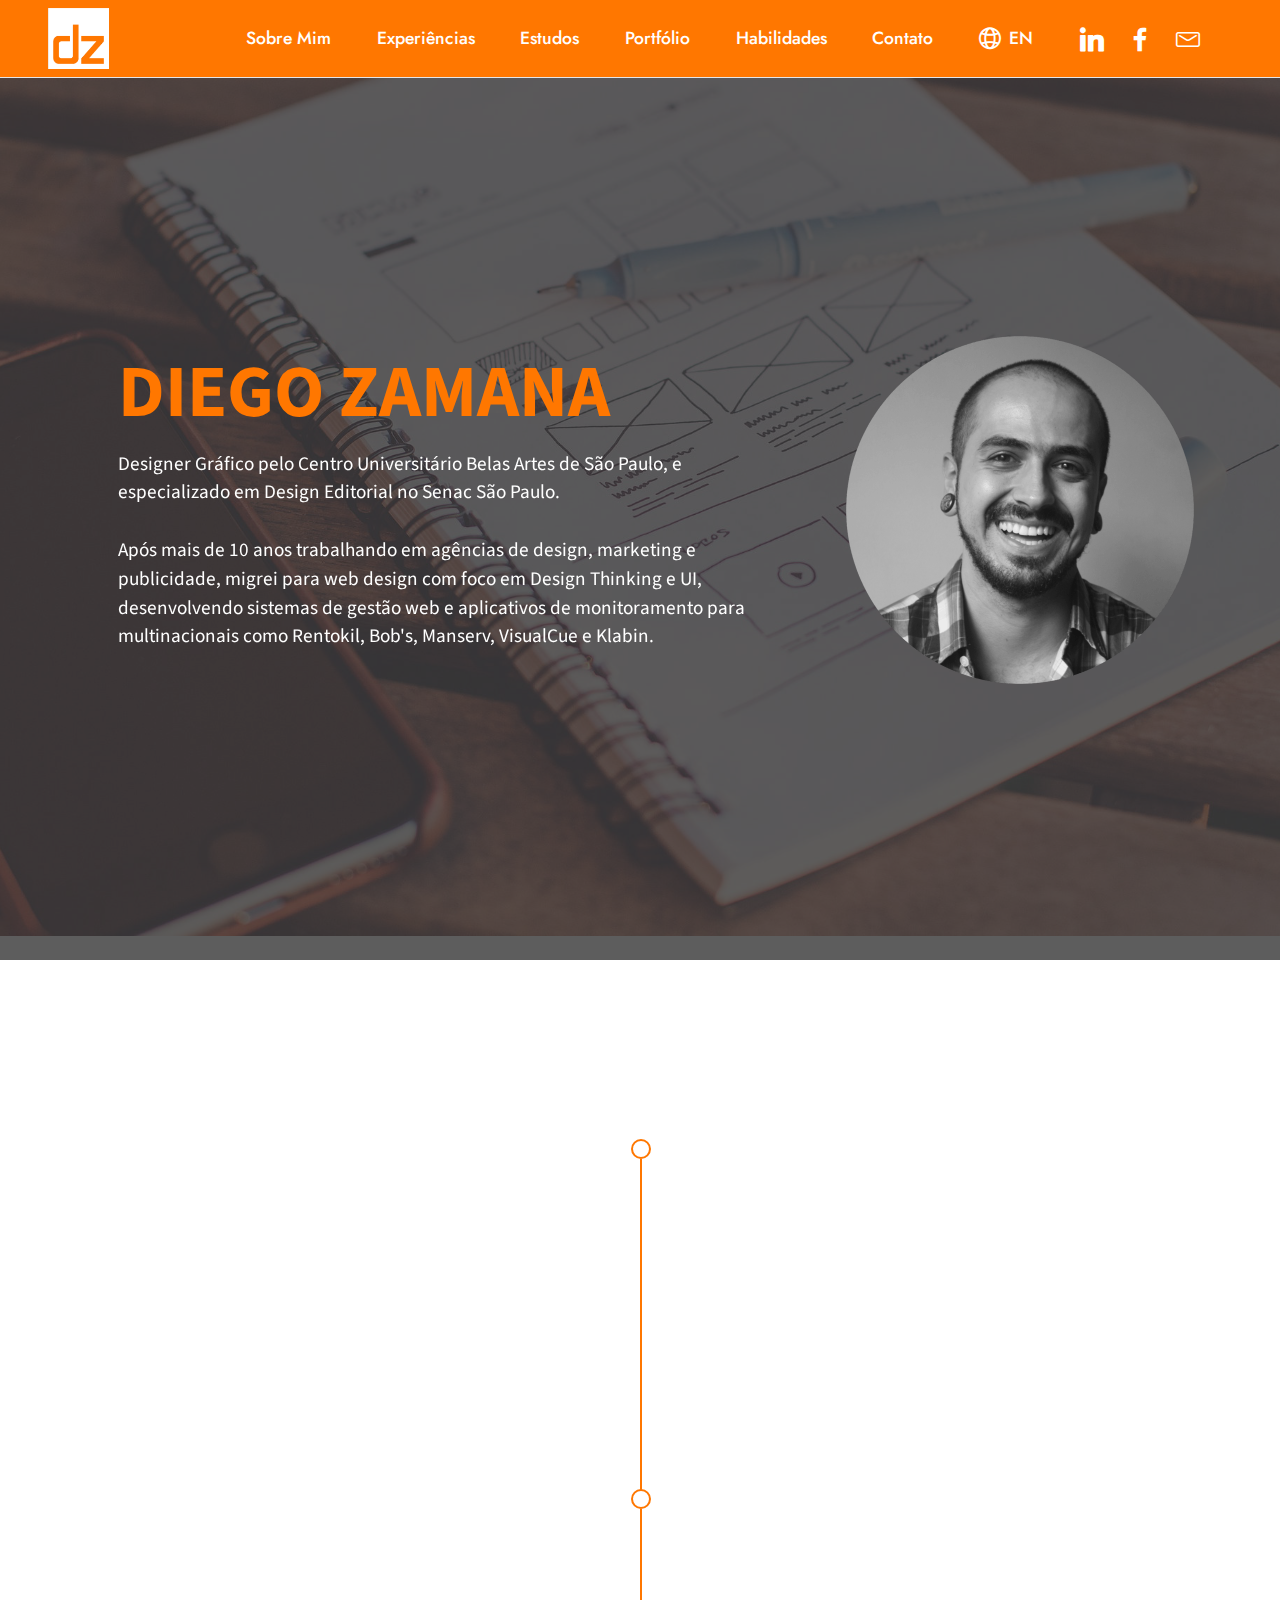
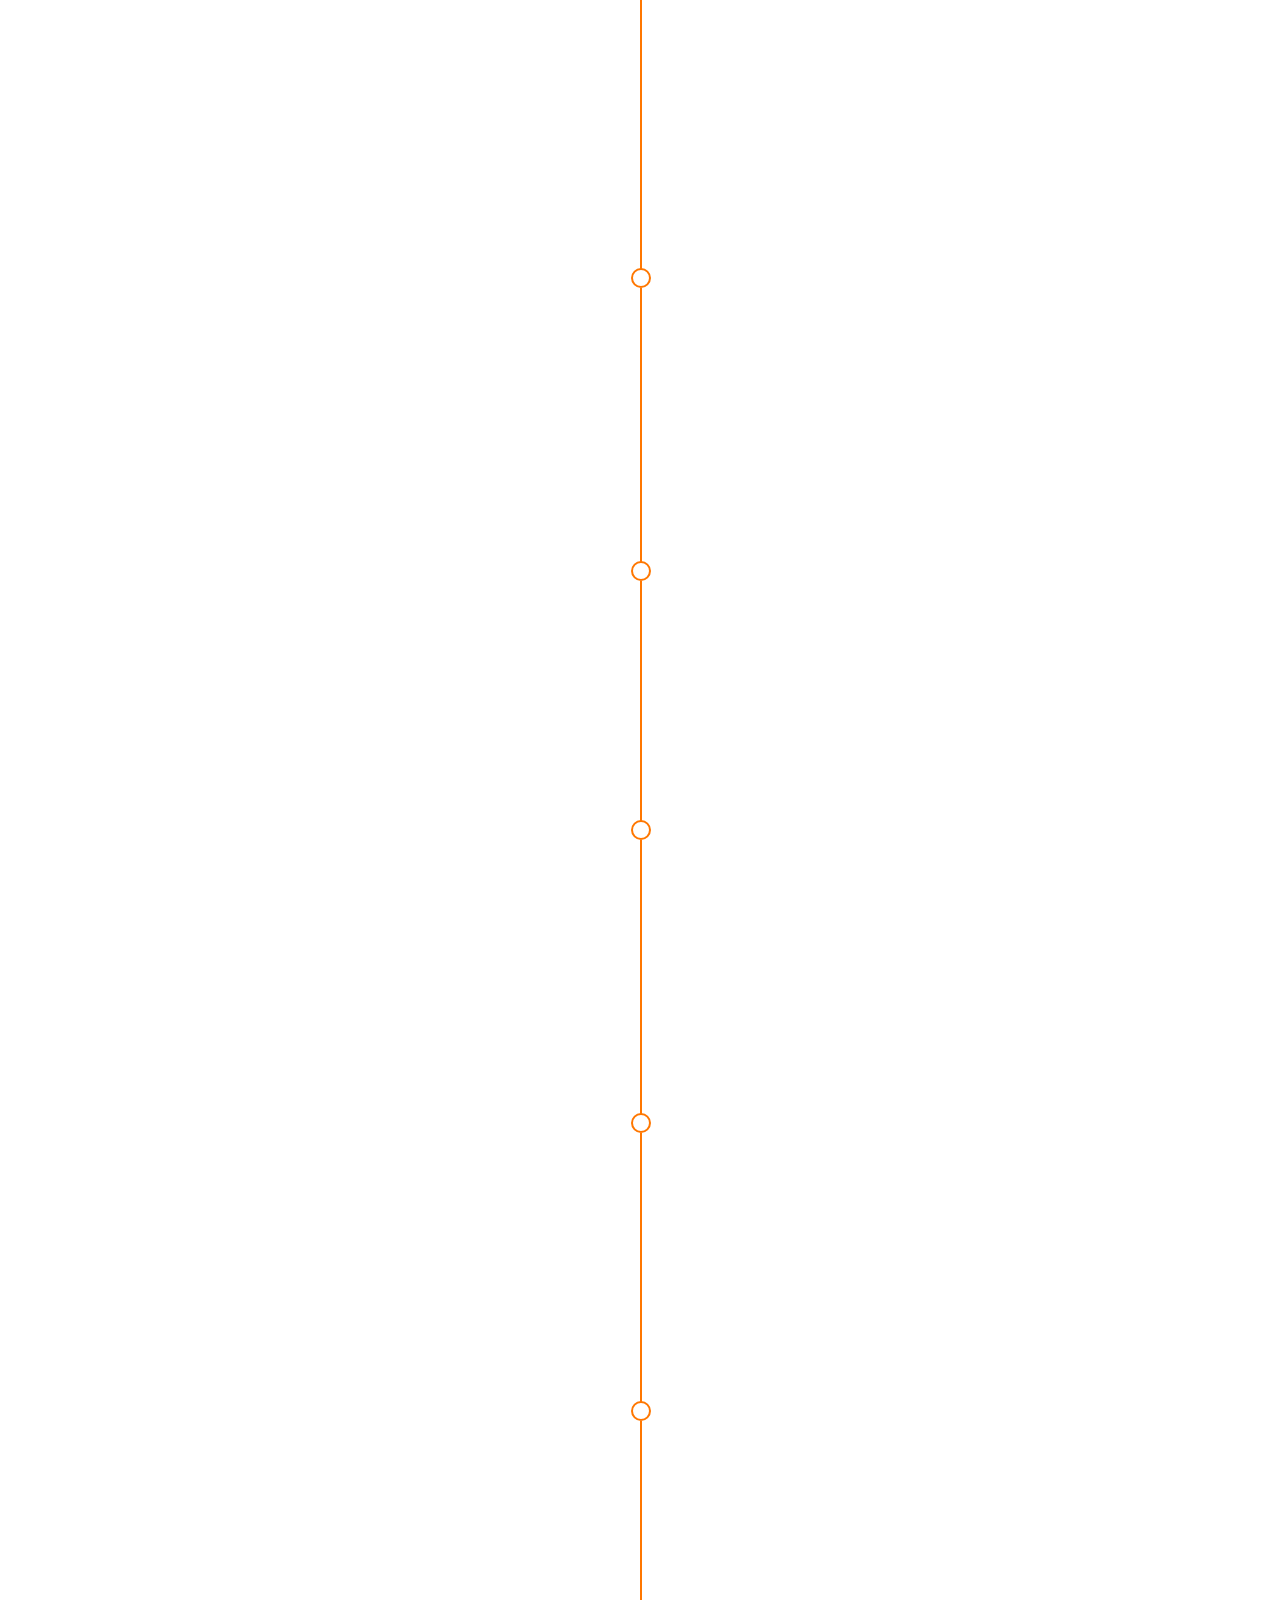
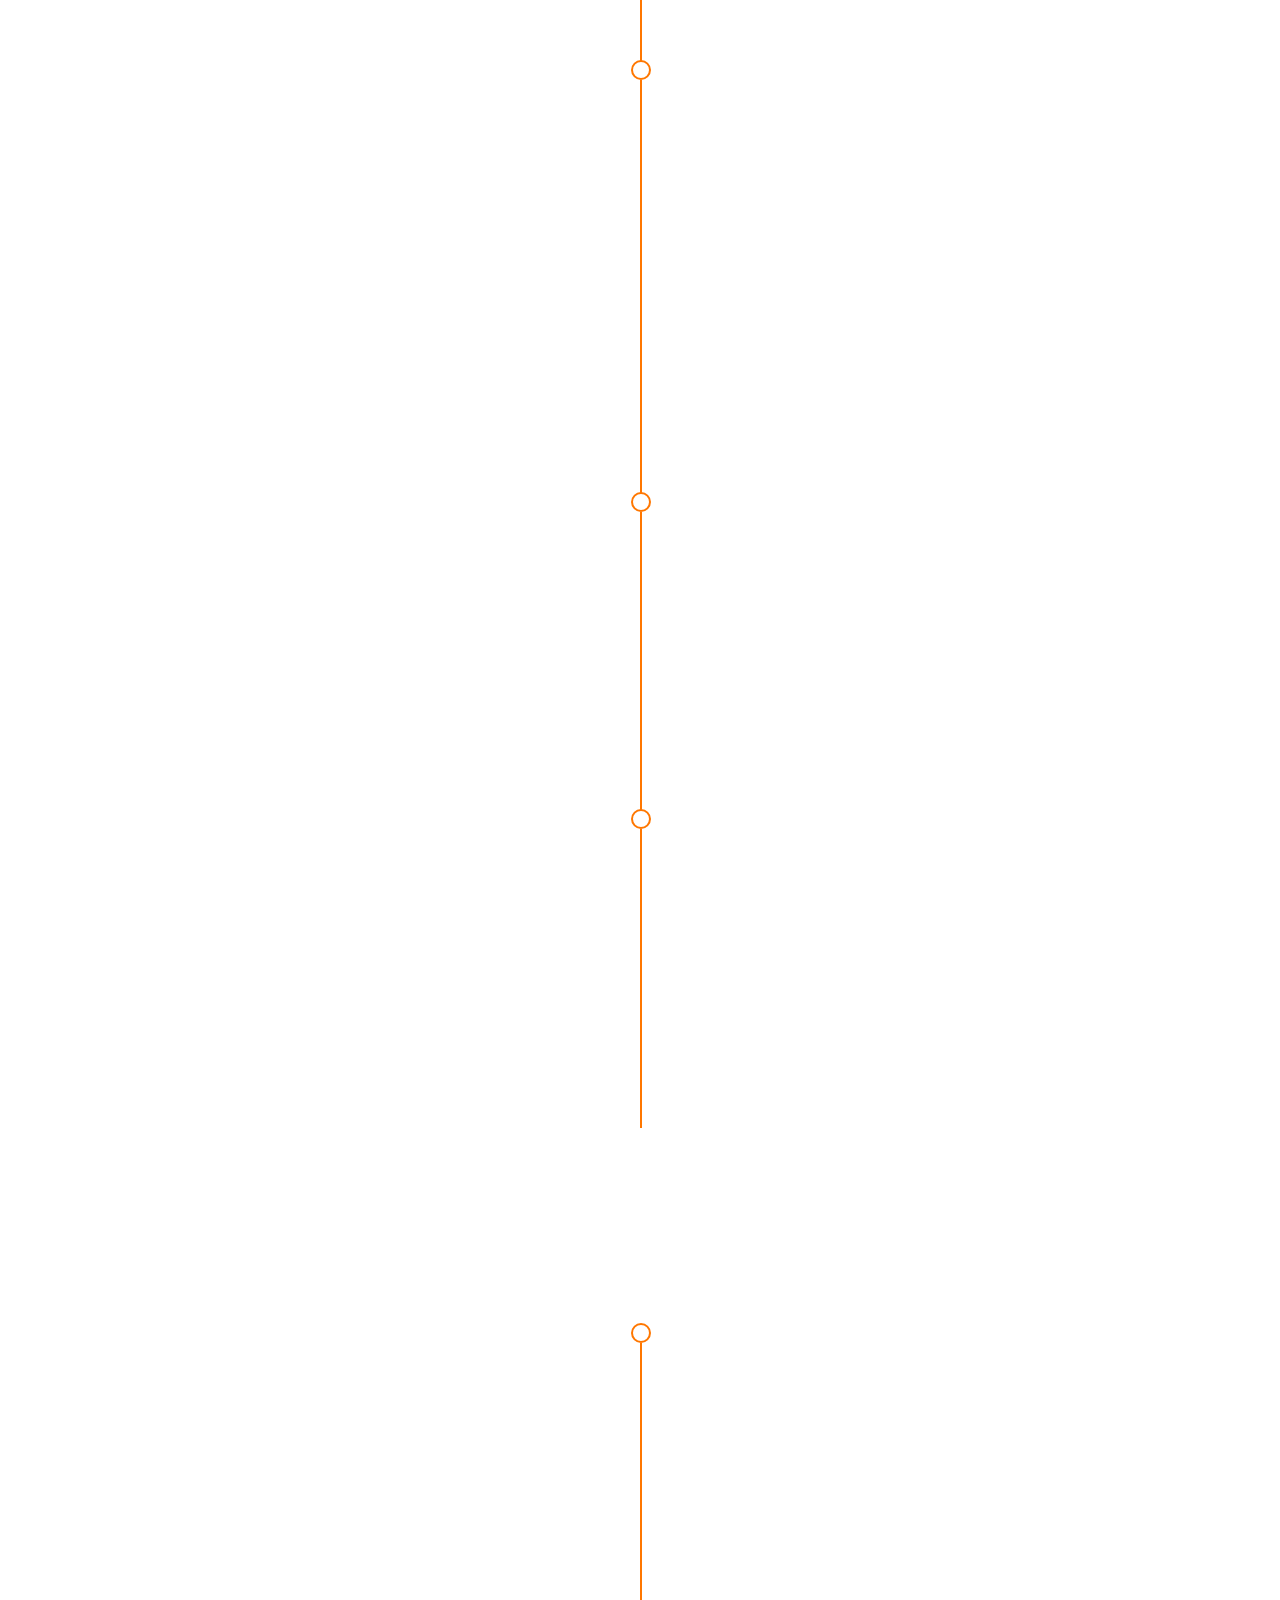
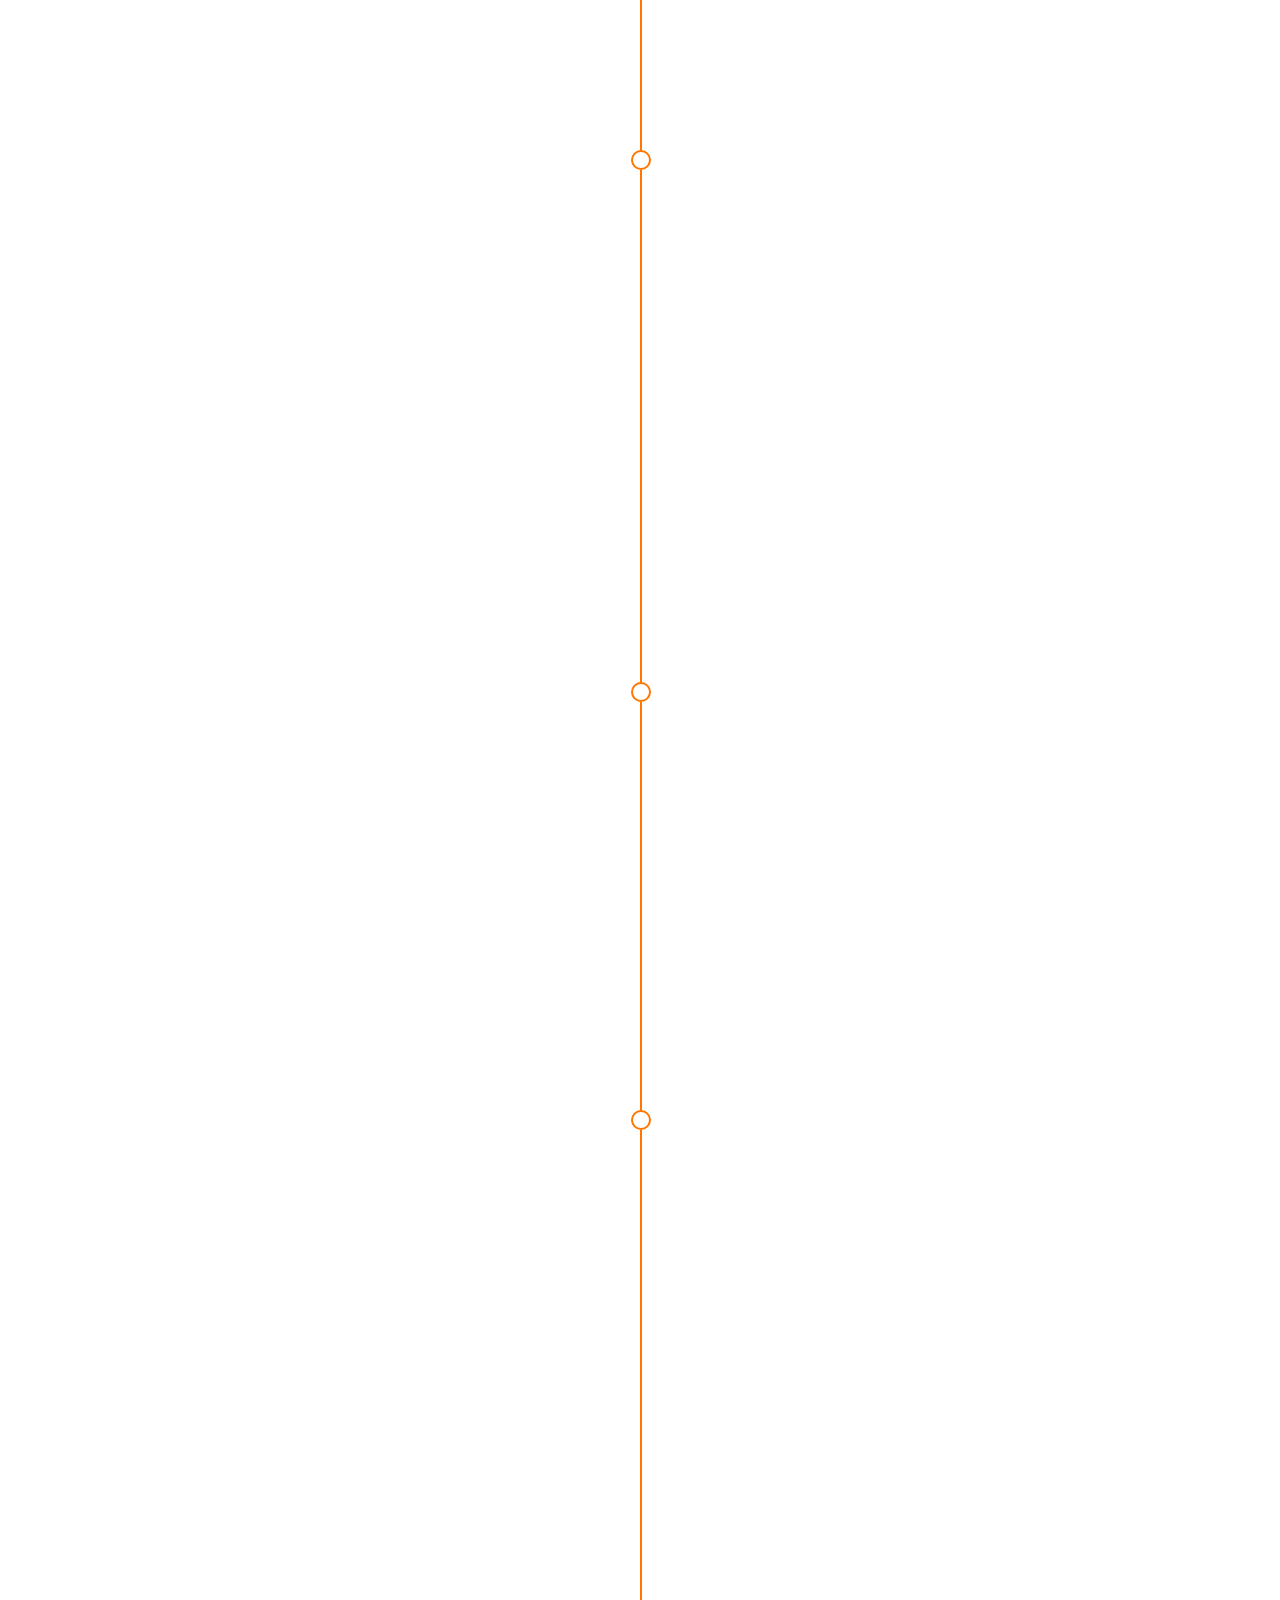
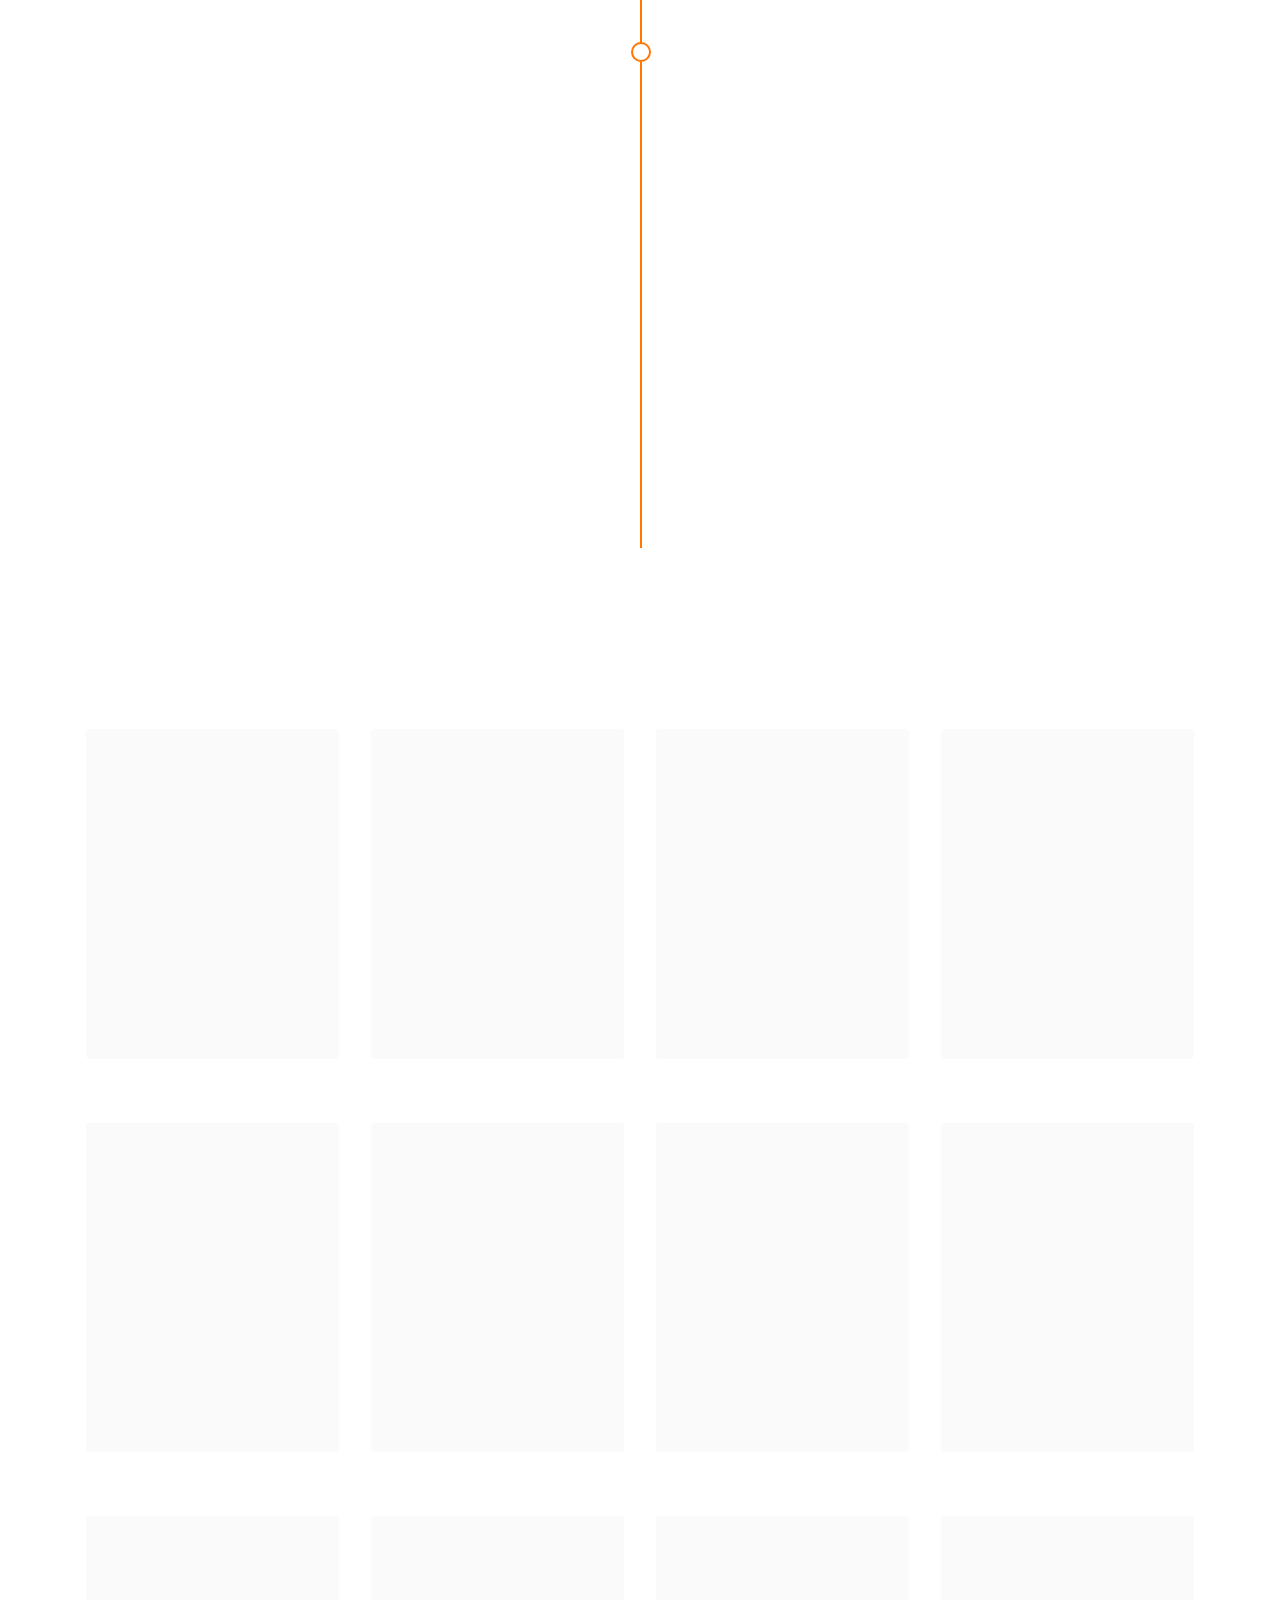
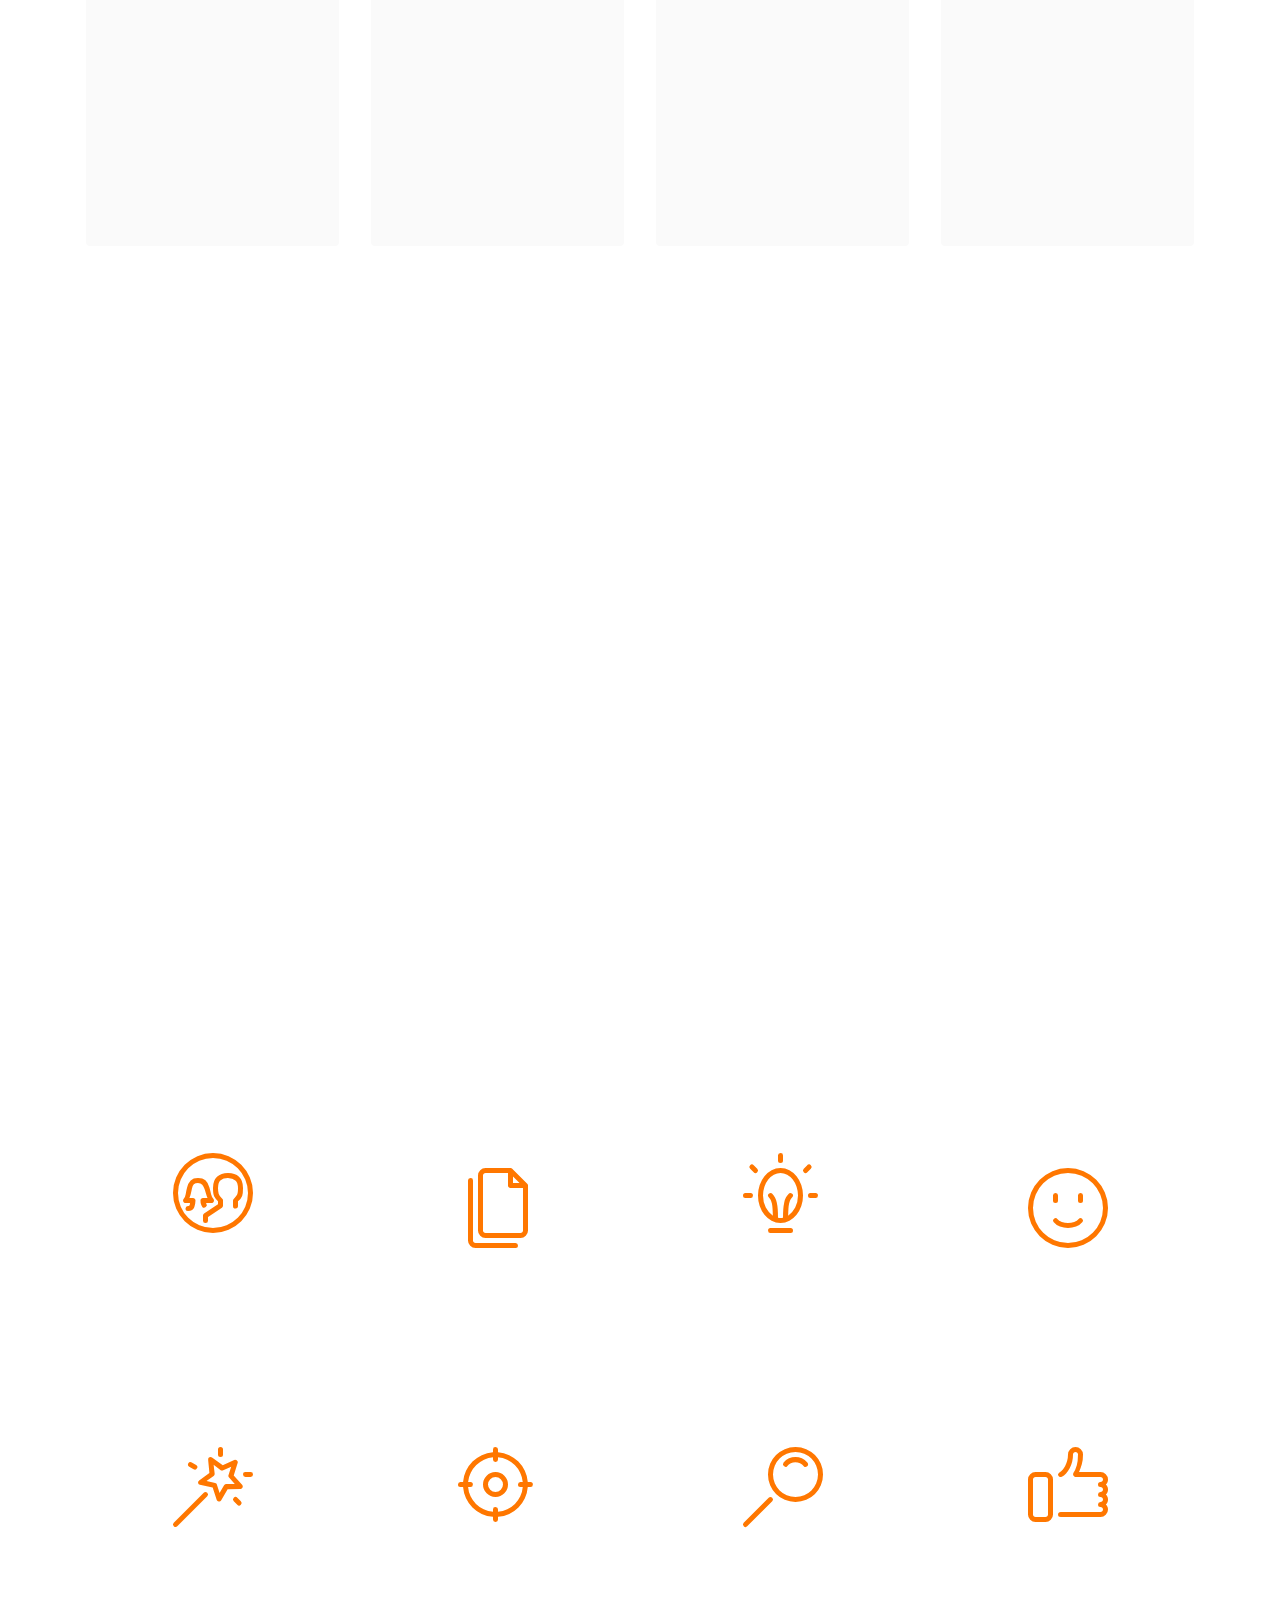
==== commit 780fa25a: "Site Update 2.0" ====
--- a/index.html
+++ b/index.html
@@ -1,5 +1,5 @@
 <!DOCTYPE html>
-<html >
+<html>
 <head>
   
   <meta charset="UTF-8">
@@ -7,671 +7,870 @@
   
   <meta name="viewport" content="width=device-width, initial-scale=1, minimum-scale=1">
   <link rel="shortcut icon" href="assets/images/diegozamanalogo-128x128.png" type="image/x-icon">
-  <meta name="description" content="">
-  <title>Diego Zamana | Designer Gráfico | PT</title>
+  <meta name="description" content="Diego Zamana | Designer Gráfico | Online e Offline | Web e Impresso">  
+  
+  <title>Diego Zamana | Designer Gráfico</title>
+
+  <link rel="stylesheet" href="assets/web/assets/mobirise-icons2/mobirise2.css">
   <link rel="stylesheet" href="assets/web/assets/mobirise-icons-bold/mobirise-icons-bold.css">
-  <link rel="stylesheet" href="assets/web/assets/mobirise-icons/mobirise-icons.css">
   <link rel="stylesheet" href="assets/tether/tether.min.css">
   <link rel="stylesheet" href="assets/bootstrap/css/bootstrap.min.css">
   <link rel="stylesheet" href="assets/bootstrap/css/bootstrap-grid.min.css">
   <link rel="stylesheet" href="assets/bootstrap/css/bootstrap-reboot.min.css">
+  <link rel="stylesheet" href="assets/animatecss/animate.css">
   <link rel="stylesheet" href="assets/dropdown/css/style.css">
-  <link rel="stylesheet" href="assets/animatecss/animate.min.css">
   <link rel="stylesheet" href="assets/socicon/css/styles.css">
   <link rel="stylesheet" href="assets/theme/css/style.css">
-  <link rel="stylesheet" href="assets/gallery/style.css">
-  <link rel="stylesheet" href="assets/mobirise/css/mbr-additional.css" type="text/css">  
-  
+  <link rel="preload" as="style" href="assets/mobirise/css/mbr-additional.css"><link rel="stylesheet" href="assets/mobirise/css/mbr-additional.css" type="text/css">
+	
 </head>
 <body>
-  <section class="menu cid-rlzeEnnDX9" once="menu" id="menu1-4">    
-
-    <nav class="navbar navbar-expand beta-menu navbar-dropdown align-items-center navbar-fixed-top navbar-toggleable-sm transparent navbar-short">
-        <button class="navbar-toggler navbar-toggler-right" type="button" data-toggle="collapse" data-target="#navbarSupportedContent" aria-controls="navbarSupportedContent" aria-expanded="false" aria-label="Toggle navigation">
-            <div class="hamburger">
-                <span></span>
-                <span></span>
-                <span></span>
-                <span></span>
-            </div>
-        </button>
-        <div class="menu-logo">
-            <div class="navbar-brand">
-                <span class="navbar-logo">
-                    <a href="http://diegozamana.com.br">
-                         <img src="assets/images/logodzbranco-154x154.png" alt="Diego Zamana" title="Diego Zamana" style="height: 4.8rem;">
-                    </a>
-                </span>
-                
-            </div>
-        </div>
-        <div class="collapse navbar-collapse" id="navbarSupportedContent">
-            <ul class="navbar-nav nav-dropdown nav-right" data-app-modern-menu="true">
-                
-                <li class="nav-item"><a class="nav-link link text-white display-4" href="#top">Sobre Mim</a></li>
-
-                <li class="nav-item"><a class="nav-link link text-white display-4" href="index.html#timeline2-7">Experiências<br></a></li>
-
-                <li class="nav-item"><a class="nav-link link text-white display-4" href="index.html#timeline2-8">Estudos<br></a></li>
-
-                <li class="nav-item"><a class="nav-link link text-white display-4" href="index.html#content4-l">Portfólio<br></a></li>
-
-                <li class="nav-item"><a class="nav-link link text-white display-4" href="index.html#step2-g">Habilidades<br></a></li>
-
-                <li class="nav-item"><a class="nav-link link text-white display-4" href="index.html#footer1-m">Contatos<br></a></li>
-
-                <li class="nav-item"><a class="nav-link link text-white display-4" href="indexen.html" style="color: #000000 !important">EN<br></a></li>
-            </ul>
-            
-        </div>
-    </nav>
-</section>
-
-<section class="header3 cid-rlA5cR8RAx mbr-fullscreen mbr-parallax-background" id="header3-b">    
-
-    <div class="mbr-overlay" style="opacity: 0.8; background-color: rgb(35, 35, 35);">
-    </div>
-
-    <div class="container">
-        <div class="media-container-row">
-            <div class="mbr-figure" style="width: 75%;">
-                <img src="assets/images/avatarsite-1014x1014.png" alt="" title="Diego Zamana">
-            </div>
-
-            <div class="media-content">
-                <h1 class="mbr-section-title mbr-white pb-3 mbr-fonts-style display-1" style="color: #FF7700 !important"><strong>
-                    DIEGO ZAMANA</strong></h1>
-                <h3 class="mbr-section-subtitle align-left mbr-white mbr-light pb-3 mbr-fonts-style display-2" style="color: #FF7700 !important"><strong>
-                    DESIGNER GRÁFICO</strong></h3>
-                <div class="mbr-section-text mbr-white pb-3 ">
-                    <p class="mbr-text mbr-fonts-style display-5">Designer Gráfico pelo Centro Universitário Belas Artes de São Paulo, e especializado em Design Editorial.<br>Após mais de 10 anos trabalhando em agências de design, marketing e publicidade, mudei para web design com foco em Design Thinking e UI, desenvolvendo sistemas de gestão web e aplicativos de monitoramento para multinacionais como Rentokil, Bob's, Manserv, <br>VisualCue e Klabin.<br></p>
-                </div>
-                
-            </div>
-        </div>
-    </div>
-
-</section>
-
-<section class="timeline2 cid-rlAiMC8CrO" id="timeline2-7">    
-
-    <div class="container align-center">
-        <h2 class="mbr-section-title pb-3 mbr-fonts-style display-1"><strong>Empregos &amp; Experiências</strong></h2>        
-
-        <div class="container timelines-container" mbri-timelines="">
-            <div class="row timeline-element reverse separline">      
-                <span class="iconsBackground">
-                    <span class="mbr-iconfont mbrib-responsive"></span>
-                </span>          
-                <div class="col-xs-12 col-md-6 align-left">
-                    <div class="timeline-text-content">
-                        <h4 class="mbr-timeline-title pb-3 mbr-fonts-style display-5"><strong>
-                            Web Designer - Humanit-TI</strong><br><em>(Jan/17 - Jan/19)</em></h4>
-                        <p class="mbr-timeline-text mbr-fonts-style display-7">Analisava e desenvolvia layouts de sistemas de gestão web para grandes empresas como Rentokil, BOB's, Manserv e Klabin. Tive experiência em desenvolvimento de documentação, homologação de sistemas, atendimento personalizado ao cliente, reuniões de alinhamento, análise e coleta de escopo de projetos, desenvolvimento e montagem de telas para aplicativos.</p>
-                     </div>
-                </div>
-            </div>
-
-            <div class="row timeline-element  separline">
-                <span class="iconsBackground">
-                    <span class="mbr-iconfont mbrib-features"></span>
-                </span>
-                <div class="col-xs-12 col-md-6 align-left ">
-                    <div class="timeline-text-content">
-                        <h4 class="mbr-timeline-title pb-3 mbr-fonts-style display-5"><strong>Analista de Sistemas - VisualCue</strong><br><em>(Ago/14 - Out/14)</em></h4>
-                        <p class="mbr-timeline-text mbr-fonts-style display-7">Analisava e desenvolvia layouts para sistemas de gestão web, gestão de big data, construídos em ASP.NET / HTML5 e CSS3 / Bootstrap usando VisualStudio, e participava de reuniões e calls com clientes e gestores interncionais.&nbsp;<br></p>
-                    </div>
-                </div>
-            </div> 
-
-            <div class="row timeline-element reverse separline">
-                <span class="iconsBackground">
-                    <span class="mbr-iconfont mbrib-print"></span>
-                </span>
-                <div class="col-xs-12 col-md-6 align-left">
-                    <div class="timeline-text-content">
-                        <h4 class="mbr-timeline-title pb-3 mbr-fonts-style display-5"><strong>Designer Gráfico - AllSigns Comunicação Visual </strong><strong><br></strong><em>(Ago/13 - Ago/14)</em></h4>      
-                        <p class="mbr-timeline-text mbr-fonts-style display-7">Desenvolvia layouts e produzia peças gráficas impressas como banners, faixas, adesivos, adesivagem de frota, fachada de lojas, totems e material de evento.</p>
-                    </div>
-                </div>
-            </div>
-
-            <div class="row timeline-element  separline">
-                <span class="iconsBackground">
-                    <span class="mbr-iconfont mbrib-contact-form"></span>
-                </span>
-                <div class="col-xs-12 col-md-6 align-left ">
-                    <div class="timeline-text-content">
-                        <h4 class="mbr-timeline-title pb-3 mbr-fonts-style display-5"><strong>Diretor de Produção - AdVento Comunicação Visual&nbsp;</strong><em>(Out/12 - Jun/13)</em></h4>
-                        <p class="mbr-timeline-text mbr-fonts-style display-7">Desenvolvia e produzia peças de comunicação interna e externa como letras caixa, totems, material de evento e montagem de stands, adesivos, fachadas de loja e sinalização de edifícios e condomínios.</p>
-                    </div>
-                </div>
-            </div>
-
-            <div class="row timeline-element reverse separline">
-                <span class="iconsBackground">
-                    <span class="mbr-iconfont mbrib-edit"></span>
-                </span>
-                <div class="col-xs-12 col-md-6 align-left">
-                    <div class="timeline-text-content">
-                        <h4 class="mbr-timeline-title pb-3 mbr-fonts-style display-5"><strong>Assistente de Arte - PressTexto Comunicação</strong> <em>(Set/10 - Fev/11)</em></h4>
-                        <p class="mbr-timeline-text mbr-fonts-style display-7">Desenvolvia e auxiliava na produção de peças gráficas como revistas de comunicação interna de empresas, material bilíngue, e-mails marketing, postêrs e anúncios em mídia impressa para empresas como Liberty Seguros.</p>
-                    </div>
-                </div>
-            </div>
-
-            <div class="row timeline-element separline">
-                <span class="iconsBackground">
-                    <span class="mbr-iconfont mbrib-touch-swipe"></span>
-                </span>
-                <div class="col-xs-12 col-md-6 align-left ">
-                    <div class="timeline-text-content">
-                        <h4 class="mbr-timeline-title pb-3 mbr-fonts-style display-5"><strong>Professor - SOS Computadores</strong>&nbsp;<br><em>(Jan/10 - Ago/10)</em></h4>
-                        <p class="mbr-timeline-text mbr-fonts-style display-7">Ensinava montagem e manutenção de desktops, pacote Office, Photoshop, Illustrator e CorelDraw para jovens e adultos, e Windows básico para idosos.
-                        </p>
-                    </div>
-                </div>
-            </div>
-
-            <div class="row timeline-element reverse separline">
-                <span class="iconsBackground">
-                    <span class="mbr-iconfont mbrib-speed"></span>
-                </span>
-                <div class="col-xs-12 col-md-6 align-left">
-                    <div class="timeline-text-content">
-                        <h4 class="mbr-timeline-title pb-3 mbr-fonts-style display-5"><strong>Assistente Operacional - Yamato Corp.</strong> <em>(Jan/07 - Jan/10)</em></h4>
-                        <p class="mbr-timeline-text mbr-fonts-style display-7">Auxiliava na produção de eventos de grande porte de cultura oriental com a participação de artistas internacionais. Estes eventos tinham como público alvo crianças e adolescentes, e recebiam uma audiência de aproximadamente 250.000 pessoas ao longo de 4 a 6 dias de duração (2º maior evento do gênero no mundo). Eu atuava diretamente no controle do público, manutenção de lojas e stands, e na montagem e desmontagem de estruturas e palcos.</p>
-                    </div>
-                </div>
-            </div>
-
-            <div class="row timeline-element separline">
-                <span class="iconsBackground">
-                    <span class="mbr-iconfont mbrib-globe"></span>
-                </span>
-                <div class="col-xs-12 col-md-6 align-left ">
-                    <div class="timeline-text-content">
-                        <h4 class="mbr-timeline-title pb-3 mbr-fonts-style display-5"><strong>Designer Gráfico - Colégio Global</strong>&nbsp;<em>(Jul/08 - Jan/09)</em></h4>
-                        <p class="mbr-timeline-text mbr-fonts-style display-7">Meu segundo estágio profissional na área de Design. Auxiliava o diretor de comunicação do colégio a desenvolver e desenhar os comunicados internos, pôsters e banners sobre eventos, layouts para posts no site, e em materiais gráficos impressos para eventos.</p>
-                    </div>
-                </div>
-            </div>
-
-            <div class="row timeline-element reverse">
-                <span class="iconsBackground">
-                    <span class="mbr-iconfont mbrib-change-style"></span>
-                </span>
-                <div class="col-xs-12 col-md-6 align-left">
-                    <div class="timeline-text-content">
-                        <h4 class="mbr-timeline-title pb-3 mbr-fonts-style display-5"><strong>Assistente de Arte - Galpão 21 Arte &amp; Design</strong> <em>(Ago/06 - Fev/07)</em></h4>
-                        <p class="mbr-timeline-text mbr-fonts-style display-7">Meu primeiro estágio profissional na área de Design. Desenvolvia e auxiliava na criação de logos, manuais de identidade, layouts de sites, anúncios de mídia impressa, papelaria institucional e material gráfico impresso para eventos.</p>
-                    </div>
-                </div>
-            </div>
-            
-        </div>
-    </div>
-</section>
-
-<section class="timeline2 cid-rlAQKe64I1" id="timeline2-8">    
-
-    <div class="container align-center">
-        <h2 class="mbr-section-title pb-3 mbr-fonts-style display-1"><strong>Cursos &amp; Estudos</strong></h2>        
-
-        <div class="container timelines-container" mbri-timelines="">
-            <div class="row timeline-element reverse separline">      
-                <span class="iconsBackground">
-                    <span class="mbr-iconfont mbrib-code"></span>
-                </span>          
-                <div class="col-xs-12 col-md-6 align-left">
-                    <div class="timeline-text-content">
-                        <h4 class="mbr-timeline-title pb-3 mbr-fonts-style display-5"><strong>Linguagem C Básica - USP / SP</strong><br><em>(Jan/18 - Mar/18)</em></h4>
-                        <p class="mbr-timeline-text mbr-fonts-style display-7">
-                            Já trabalhando com Web Design, tive contato com alguns programadores de back-end. Trocando informações com eles, apareceu a oportunidade de fazer um curso de linguagem C na Universidade de São Paulo, o que me deu uma base melhor para entender como eles trabalhavam com informação e dados. É uma linguagem básica, versátil, fácil de compreender e divertida de se trabalhar.</p>
-                     </div>
-                </div>
-            </div>
-
-            <div class="row timeline-element  separline">
-                <span class="iconsBackground">
-                    <span class="mbr-iconfont mbrib-database"></span>
-                </span>
-                <div class="col-xs-12 col-md-6 align-left ">
-                    <div class="timeline-text-content">
-                        <h4 class="mbr-timeline-title pb-3 mbr-fonts-style display-5"><strong>Infraestrutura de Redes, Linux básico e Lógica de Programação - Impacta Tecnologia&nbsp;</strong><em>(2014 - 2015)</em></h4>
-                        <p class="mbr-timeline-text mbr-fonts-style display-7">
-                            Sempre gostei de tecnologia e foi aqui que resolvi investir nessa paixão e descobrir como poderia uni-la com minhas habilidades gráficas e trabalhar com ambas. Tentei começar estudando o básico: Redes, Lógica e outros sistemas operacionais. Ao longo dos cursos, conheci outros alunos e professores, e redescobri um velho conhecido de escola, o Web Design.</p>
-                    </div>
-                </div>
-            </div> 
-
-            <div class="row timeline-element reverse separline">
-                <span class="iconsBackground">
-                    <span class="mbr-iconfont mbrib-image-slider"></span>
-                </span>
-                <div class="col-xs-12 col-md-6 align-left">
-                    <div class="timeline-text-content">
-                        <h4 class="mbr-timeline-title pb-3 mbr-fonts-style display-5"><strong>Design Editorial - SENAC/SP 
-</strong><div><em>(2012 - 2013)</em></div></h4>      
-                        <p class="mbr-timeline-text mbr-fonts-style display-7">
-                            Procurando me especializar e aprimorar minha condição no mercado de trabalho, entrei em Design Editorial. Já que trabalhava com peças impressas em agências de propaganda e marketing, decidi desenvolver minhas habilidades de layout e diagramação. Mergulhei de cabeça em tipografia, composição, hierarquia, infográficos e semi-ótica.</p>
-                    </div>
-                </div>
-            </div>
-
-            <div class="row timeline-element  separline">
-                <span class="iconsBackground">
-                    <span class="mbr-iconfont mbrib-info"></span>
-                </span>
-                <div class="col-xs-12 col-md-6 align-left ">
-                    <div class="timeline-text-content">
-                        <h4 class="mbr-timeline-title pb-3 mbr-fonts-style display-5"><strong>Manutenção de Hardware e Pacote Office - SOS Computadores</strong><div><em>(Jan/10 - Ago/10)</em></div></h4>
-                        <p class="mbr-timeline-text mbr-fonts-style display-7">Com a intenção de melhorar minha didática e ser capaz de dar mais aulas, resolvi fazer cursos aonde trabalhava, com colegas professores. Aprendi montagem, desmontagem e manutenção de desktops, nome de peças, aprofundei meus conhecimentos no pacote Office, e tudo isso enquanto ministrava outras turmas de softwares de design e Windows básico.
-                        </p>
-                    </div>
-                </div>
-            </div>
-
-            <div class="row timeline-element reverse">
-                <span class="iconsBackground">
-                    <span class="mbr-iconfont mbrib-image-gallery"></span>
-                </span>
-                <div class="col-xs-12 col-md-6 align-left">
-                    <div class="timeline-text-content">
-                        <h4 class="mbr-timeline-title pb-3 mbr-fonts-style display-5"><strong>Design Gráfico - Centro Universitário Belas Artes de São Paulo</strong> <br><em>(2005 - 2009)</em></h4>
-                        <p class="mbr-timeline-text mbr-fonts-style display-7">
-                            Iniciei meus estudos em Design e, através de desenho livre, fotografia, história da arte, composição e outros, desenvolvi um olhar crítico e analítico sobre o design das coisas a minha volta e aprendi que há milhões de maneiras de fazer e criar coisas, e que nada é exatamente o que parece ser.
-                        </p>
-                    </div>
-                </div>
-            </div>
-            
-        </div>
-    </div>
-</section>
-
-<section class="mbr-section content4 cid-rlH7MBcfXu" id="content4-l">    
-
-    <div class="container">
-        <div class="media-container-row">
-            <div class="title col-12 col-md-8">
-                <h2 class="align-center pb-3 mbr-fonts-style display-1"><strong>
-                    Portfólio</strong></h2>
-                
-                
-            </div>
-        </div>
-    </div>
-</section>
-
-<section class="mbr-gallery mbr-slider-carousel cid-rlAaTLjkiM" id="gallery1-c">    
-
-    <div>
-        <div><!-- Filter --><!-- Gallery --><div class="mbr-gallery-row"><div class="mbr-gallery-layout-default"><div><div><div class="mbr-gallery-item mbr-gallery-item--p2" data-video-url="false" data-tags="Fantástica"><div href="#lb-gallery1-c" data-slide-to="0" data-toggle="modal"><img src="assets/images/telarentokil-1920x1080-800x450-800x450.png" alt="" title="Portal Rentokil"><span class="icon-focus"></span></div></div><div class="mbr-gallery-item mbr-gallery-item--p2" data-video-url="false" data-tags="Responsivo"><div href="#lb-gallery1-c" data-slide-to="1" data-toggle="modal"><img src="assets/images/telamanserv-1904x1080-800x454.png" alt="" title="Manserv PLUG"><span class="icon-focus"></span></div></div><div class="mbr-gallery-item mbr-gallery-item--p2" data-video-url="false" data-tags="Criativo"><div href="#lb-gallery1-c" data-slide-to="2" data-toggle="modal"><img src="assets/images/telatailler-1920x1080-800x450.png" alt="" title="Tailler Web"><span class="icon-focus"></span></div></div><div class="mbr-gallery-item mbr-gallery-item--p2" data-video-url="false" data-tags="Animado"><div href="#lb-gallery1-c" data-slide-to="3" data-toggle="modal"><img src="assets/images/telayassaka-1920x1080-800x450-800x450.png" alt="" title="Yassaka Web"><span class="icon-focus"></span></div></div><div class="mbr-gallery-item mbr-gallery-item--p2" data-video-url="false" data-tags="Fantástica"><div href="#lb-gallery1-c" data-slide-to="4" data-toggle="modal"><img src="assets/images/telahovet-1904x1080-800x454.png" alt="" title="HOVET"><span class="icon-focus"></span></div></div><div class="mbr-gallery-item mbr-gallery-item--p2" data-video-url="false" data-tags="Fantástica"><div href="#lb-gallery1-c" data-slide-to="5" data-toggle="modal"><img src="assets/images/telavisualstart-1904x1080-800x454.png" alt="" title="VisualStart"><span class="icon-focus"></span></div></div><div class="mbr-gallery-item mbr-gallery-item--p2" data-video-url="false" data-tags="Responsivo"><div href="#lb-gallery1-c" data-slide-to="6" data-toggle="modal"><img src="assets/images/layout-site-02-1024x768-800x600.jpg" alt="" title="Camiseta 24h"><span class="icon-focus"></span></div></div><div class="mbr-gallery-item mbr-gallery-item--p2" data-video-url="false" data-tags="Animado"><div href="#lb-gallery1-c" data-slide-to="7" data-toggle="modal"><img src="assets/images/telamicroambiental-1904x1080-800x454.png" alt="" title="MicroAmbiental Web"><span class="icon-focus"></span></div></div></div></div><div class="clearfix"></div></div></div><!-- Lightbox --><div data-app-prevent-settings="" class="mbr-slider modal fade carousel slide" tabindex="-1" data-keyboard="true" data-interval="false" id="lb-gallery1-c"><div class="modal-dialog"><div class="modal-content"><div class="modal-body"><div class="carousel-inner"><div class="carousel-item active"><img src="assets/images/telarentokil-1920x1080-800x450.png" alt="" title="Portal Rentokil"></div><div class="carousel-item"><img src="assets/images/telamanserv-1904x1080.png" alt="" title="Manserv PLUG"></div><div class="carousel-item"><img src="assets/images/telatailler-1920x1080.png" alt="" title="Tailler Web"></div><div class="carousel-item"><img src="assets/images/telayassaka-1920x1080-800x450.png" alt="" title="Yassaka Web"></div><div class="carousel-item"><img src="assets/images/telahovet-1904x1080.png" alt="" title="HOVET"></div><div class="carousel-item"><img src="assets/images/telavisualstart-1904x1080.png" alt="" title="VisualStart"></div><div class="carousel-item"><img src="assets/images/layout-site-02-1024x768.jpg" alt="" title="Camiseta 24h"></div><div class="carousel-item"><img src="assets/images/telamicroambiental-1904x1080.png" alt="" title="MicroAmbiental Web"></div></div><a class="carousel-control carousel-control-prev" role="button" data-slide="prev" href="#lb-gallery1-c"><span class="mbri-left mbr-iconfont" aria-hidden="true"></span><span class="sr-only">Previous</span></a><a class="carousel-control carousel-control-next" role="button" data-slide="next" href="#lb-gallery1-c"><span class="mbri-right mbr-iconfont" aria-hidden="true"></span><span class="sr-only">Next</span></a><a class="close" href="#" role="button" data-dismiss="modal"><span class="sr-only">Close</span></a></div></div></div></div></div>
-    </div>
-
-</section>
-
-<section class="mbr-gallery mbr-slider-carousel cid-rlH0n0Dy7h" id="gallery3-j">    
-
-    <div>
-        <div><!-- Filter --><!-- Gallery --><div class="mbr-gallery-row"><div class="mbr-gallery-layout-default"><div><div><div class="mbr-gallery-item mbr-gallery-item--p2" data-video-url="false" data-tags="Fantástica"><div href="#lb-gallery3-j" data-slide-to="0" data-toggle="modal"><img src="assets/images/splash-750x1334-751x1334-751x1334.png" alt="" title="Manserv PLUG App"><span class="icon-focus"></span></div></div><div class="mbr-gallery-item mbr-gallery-item--p2" data-video-url="false" data-tags="Responsivo"><div href="#lb-gallery3-j" data-slide-to="1" data-toggle="modal"><img src="assets/images/splash02-1280x1920-1280x1920-800x1200.png" alt="" title="Hit Treinamento App"><span class="icon-focus"></span></div></div><div class="mbr-gallery-item mbr-gallery-item--p2" data-video-url="false" data-tags="Criativo"><div href="#lb-gallery3-j" data-slide-to="2" data-toggle="modal"><img src="assets/images/apptela01-472x839-472x839.png" alt="" title="Tailler App"><span class="icon-focus"></span></div></div><div class="mbr-gallery-item mbr-gallery-item--p2" data-video-url="false" data-tags="Animado"><div href="#lb-gallery3-j" data-slide-to="3" data-toggle="modal"><img src="assets/images/tela-01-login-721x1280-721x1280.png" alt="" title="Visual Start App"><span class="icon-focus"></span></div></div><div class="mbr-gallery-item mbr-gallery-item--p2" data-video-url="false" data-tags="Fantástica"><div href="#lb-gallery3-j" data-slide-to="4" data-toggle="modal"><img src="assets/images/logo-campeonato-2012-01-1754x1240-800x566.jpg" alt="" title="Campeonato Brasileiro de Basquete"><span class="icon-focus"></span></div></div><div class="mbr-gallery-item mbr-gallery-item--p2" data-video-url="false" data-tags="Fantástica"><div href="#lb-gallery3-j" data-slide-to="5" data-toggle="modal"><img src="assets/images/fontanaadvogadoslogo03-1182x1182-800x800.png" alt="" title="Carneiro e Fontana Advogados"><span class="icon-focus"></span></div></div><div class="mbr-gallery-item mbr-gallery-item--p2" data-video-url="false" data-tags="Responsivo"><div href="#lb-gallery3-j" data-slide-to="6" data-toggle="modal"><img src="assets/images/copa-brasil-voleibol-master-etapa-natal-logo-2000x1913-800x765.jpg" alt="" title="Campeonato de Voleibol"><span class="icon-focus"></span></div></div><div class="mbr-gallery-item mbr-gallery-item--p2" data-video-url="false" data-tags="Animado"><div href="#lb-gallery3-j" data-slide-to="7" data-toggle="modal"><img src="assets/images/lartdivetro-3-1403x992-800x566.jpg" alt="" title="LArt Di Vetro"><span class="icon-focus"></span></div></div></div></div><div class="clearfix"></div></div></div><!-- Lightbox --><div data-app-prevent-settings="" class="mbr-slider modal fade carousel slide" tabindex="-1" data-keyboard="true" data-interval="false" id="lb-gallery3-j"><div class="modal-dialog"><div class="modal-content"><div class="modal-body"><div class="carousel-inner"><div class="carousel-item active"><img src="assets/images/splash-750x1334-751x1334.png" alt="" title="Manserv PLUG App"></div><div class="carousel-item"><img src="assets/images/splash02-1280x1920-1280x1920.png" alt="" title="Hit Treinamento App"></div><div class="carousel-item"><img src="assets/images/apptela01-472x839.png" alt="" title="Tailler App"></div><div class="carousel-item"><img src="assets/images/tela-01-login-721x1280.png" alt="" title="Visual Start App"></div><div class="carousel-item"><img src="assets/images/logo-campeonato-2012-01-1754x1240.jpg" alt="" title="Campeonato Brasileiro de Basquete"></div><div class="carousel-item"><img src="assets/images/fontanaadvogadoslogo03-1182x1182.png" alt="" title="Carneiro e Fontana Advogados"></div><div class="carousel-item"><img src="assets/images/copa-brasil-voleibol-master-etapa-natal-logo-2000x1913.jpg" alt="" title="Campeonato de Voleibol"></div><div class="carousel-item"><img src="assets/images/lartdivetro-3-1403x992.jpg" alt="" title="LArt Di Vetro"></div></div><a class="carousel-control carousel-control-prev" role="button" data-slide="prev" href="#lb-gallery3-j"><span class="mbri-left mbr-iconfont" aria-hidden="true"></span><span class="sr-only">Previous</span></a><a class="carousel-control carousel-control-next" role="button" data-slide="next" href="#lb-gallery3-j"><span class="mbri-right mbr-iconfont" aria-hidden="true"></span><span class="sr-only">Next</span></a><a class="close" href="#" role="button" data-dismiss="modal"><span class="sr-only">Close</span></a></div></div></div></div></div>
-    </div>
-
-</section>
-
-<section class="step2 cid-rlGUYqJyVx" id="step2-g">    
+  
+  <section class="menu cid-s48OLK6784" once="menu" id="menu1-h">
+	
+	<nav class="navbar navbar-dropdown navbar-fixed-top navbar-expand-lg">
+		<div class="container-fluid">
+			<div class="navbar-brand">
+				<span class="navbar-logo">
+					<a href="https://diegozamana.github.io/sitepessoal/">
+						<img src="assets/images/logodzbranco-121x121.png" alt="Diego Zamana" style="height: 3.8rem;">
+					</a>
+				</span>				
+			</div>
+
+			<button class="navbar-toggler" type="button" data-toggle="collapse" data-target="#navbarSupportedContent" aria-controls="navbarNavAltMarkup" aria-expanded="false" aria-label="Toggle navigation">
+				<div class="hamburger">
+					<span></span>
+					<span></span>
+					<span></span>
+					<span></span>
+				</div>
+			</button>
+			<div class="collapse navbar-collapse" id="navbarSupportedContent">
+				<ul class="navbar-nav nav-dropdown nav-right" data-app-modern-menu="true"><li class="nav-item"><a class="nav-link link text-success text-primary display-4" href="index.html#header11-t">Sobre Mim</a></li>
+					<li class="nav-item"><a class="nav-link link text-success text-primary display-4" href="index.html#timeline1-u">Experiências</a></li>
+					<li class="nav-item"><a class="nav-link link text-success text-primary display-4" href="index.html#timeline1-1j">Estudos</a></li>
+					<li class="nav-item"><a class="nav-link link text-success text-primary display-4" href="index.html#gallery1-15">Portfólio</a></li>
+					<li class="nav-item"><a class="nav-link link text-success text-primary display-4" href="index.html#content4-18">Habilidades</a></li>
+					<li class="nav-item"><a class="nav-link link text-success text-primary display-4" href="index.html#bottom">Contato</a></li>
+					<li class="nav-item"><a class="nav-link link text-success text-primary display-4" href="english.html">
+						<span class="mobi-mbri mobi-mbri-globe-2 mbr-iconfont mbr-iconfont-btn"></span>EN</a></li>
+				</ul>
+				<div class="icons-menu">
+					<a class="iconfont-wrapper" href="https://www.linkedin.com/in/diegozamana/" target="_blank">
+						<span class="p-2 mbr-iconfont socicon-linkedin socicon"></span>
+					</a>
+					<a class="iconfont-wrapper" href="https://www.facebook.com/zamanadiego" target="_blank">
+						<span class="p-2 mbr-iconfont socicon-facebook socicon"></span>
+					</a>
+					<a class="iconfont-wrapper" href="mailto:diegozamana@gmail.com">
+						<span class="p-2 mbr-iconfont mbrib-letter"></span>
+					</a>
+					
+				</div>
+				
+			</div>
+		</div>
+	</nav>
+
+</section>
+
+<section class="header11 cid-snBIakvKTb mbr-fullscreen mbr-parallax-background" id="header11-t">
+	<div class="mbr-overlay" style="opacity: 0.8; background-color: rgb(53, 53, 53);"></div>
+
+	<div class="container">
+		<div class="row justify-content-center">
+			<div class="col-12 col-md-4 image-wrapper">
+				<img class="w-100" src="assets/images/avatarsite-696x696.png" alt="Diego Zamana">
+			</div>
+	
+			<div class="col-12 col-md">
+				<div class="text-wrapper text-center">
+					<h1 class="mbr-section-title mbr-fonts-style mb-3 display-1">
+						<strong>DIEGO ZAMANA</strong></h1>
+					<p class="mbr-text mbr-fonts-style display-7">Designer Gráfico pelo Centro Universitário Belas Artes de São Paulo, e especializado em Design Editorial no Senac São Paulo.
+					<br><br>Após mais de 10 anos trabalhando em agências de design, marketing e publicidade, migrei para web design com foco em Design Thinking e UI, desenvolvendo sistemas de gestão web e aplicativos de monitoramento para multinacionais como Rentokil, Bob's, Manserv, VisualCue e Klabin.</p>					
+				</div>
+			</div>
+		</div>		
+	</div>
+</section>
+
+<section class="timeline1 cid-snBTiZPvnD" id="timeline1-u">	
+	
+	<div class="timelines-container container" mbri-timelines="">
+		<div class="mbr-section-head">
+			<h3 class="mbr-section-title mbr-fonts-style align-center mb-0 display-2"><strong>Experiências Profissionais</strong></h3>
+			
+		</div>
+		<div class="row timeline-element mb-2 mt-4">
+			<div class="timeline-date col-12 col-md-6">
+				<div class="timeline-date-wrapper">
+					
+				</div>
+			</div>
+			<span class="iconBackground"></span>
+			<div class="col-12 col-md-6">
+				<div class="timeline-text-wrapper">
+					<h4 class="mbr-timeline-title mbr-fonts-style mb-4 display-7">
+						<strong>Técnico de Publicidade - Neonmax</strong><br><strong>(Out/19 - Hoje)</strong></h4>					
+					<p class="mbr-text mbr-fonts-style display-7">Atuo na pré-impressão, na impressão, na produção (e as vezes também na aplicação) de material de publicidade para decoração de montras, fachadas, interior de lojas, shoppings e carrinhas. Também auxilio na&nbsp; produção de reclames luminosos, em monobloco, letreiros em néon e peças para decoração de interiores.</p>
+				</div>
+			</div>
+		</div>
+		<div class="row timeline-element mb-2">
+			<div class="col-12 col-md-6">
+				<div class="timeline-text-wrapper">
+					<h4 class="mbr-timeline-title mbr-fonts-style mb-4 display-7"><strong>Web Designer - Humanit-TI</strong>
+						<div><strong>(Jan/17 - Jan/19)</strong></div></h4>
+					
+					<p class="mbr-text mbr-fonts-style display-7">
+						Analisei e desenvolvi layouts de sistemas de gestão web para grandes empresas como Rentokil, Manserv e Klabin. Tive experiência em desenvolvimento de documentação, análise de qualidade, homologação de sistemas, atendimento personalizado ao cliente, reuniões de alinhamento, análise e coleta de escopo de projetos, desenvolvimento e montagem de telas para aplicativos.
+					</p>
+				</div>
+			</div>
+			<span class="iconBackground"></span>
+			<div class="timeline-date col-12 col-md-6">
+				<div class="timeline-date-wrapper">					
+				</div>
+			</div>
+		</div>
+		<div class="row timeline-element mb-2">
+			<div class="timeline-date col-12 col-md-6">
+				<div class="timeline-date-wrapper">					
+				</div>
+			</div>
+			<span class="iconBackground"></span>
+			<div class="col-12 col-md-6">
+				<div class="timeline-text-wrapper">
+					<h4 class="mbr-timeline-title mbr-fonts-style mb-4 display-7"><strong>Analista de Sistemas - VisualCue</strong>
+						<div><strong>(Ago/14 - Out/14)</strong></div></h4>
+					
+					<p class="mbr-text mbr-fonts-style display-7">
+						Analisei e desenvolvi layouts para sistemas de gestão web, gestão de big data, construídos em ASP.NET / HTML5 e CSS3 / Bootstrap usando VisualStudio, e participei de reuniões e calls com clientes e gestores interncionais. 
+					</p>
+				</div>
+			</div>
+		</div>
+		<div class="row timeline-element mb-2">
+			<div class="col-12 col-md-6">
+				<div class="timeline-text-wrapper">
+					<h4 class="mbr-timeline-title mbr-fonts-style mb-4 display-4"><strong>Designer Gráfico - AllSigns Comunicação Visual</strong>
+						<div><strong>(Ago/13 - Ago/14)</strong></div></h4>
+					
+					<p class="mbr-text mbr-fonts-style display-7">
+						Desenvolvi layouts e produzi peças gráficas impressas como banners, faixas, adesivos, adesivagem de frota, fachada de lojas, totems e material de evento.
+					</p>
+				</div>
+			</div>
+			<span class="iconBackground"></span>
+			<div class="timeline-date col-12 col-md-6">
+				<div class="timeline-date-wrapper">					
+				</div>
+			</div>
+		</div>
+		<div class="row timeline-element mb-2">
+			<div class="timeline-date col-12 col-md-6">
+				<div class="timeline-date-wrapper">					
+				</div>
+			</div>
+			<span class="iconBackground"></span>
+			<div class="col-12 col-md-6">
+				<div class="timeline-text-wrapper">
+					<h4 class="mbr-timeline-title mbr-fonts-style mb-4 display-7"><strong>Diretor de Produção - AdVento Comunicação Visual (Out/12 - Jun/13)</strong></h4>
+					
+					<p class="mbr-text mbr-fonts-style display-7">
+						Desenvolvi e produzi peças de comunicação interna e externa como letras caixa, totems, material de evento e montagem de stands, adesivos, fachadas de loja e sinalização de edifícios e condomínios.
+					</p>
+				</div>
+			</div>
+		</div>
+		<div class="row timeline-element mb-2">
+			<div class="col-12 col-md-6">
+				<div class="timeline-text-wrapper">
+					<h4 class="mbr-timeline-title mbr-fonts-style mb-4 display-4"><strong>Assistente de Arte - PressTexto Comunicação </strong><br><strong>(Set/10 - Fev/11)</strong></h4>
+					
+					<p class="mbr-text mbr-fonts-style display-7">
+						Desenvolvi e auxiliei a produção de peças gráficas como revistas de comunicação interna de empresas, material bilíngue, e-mails marketing, postêrs e anúncios em mídia impressa para empresas como Liberty Seguros.
+					</p>
+				</div>
+			</div>
+			<span class="iconBackground"></span>
+			<div class="timeline-date col-12 col-md-6">
+				<div class="timeline-date-wrapper">					
+				</div>
+			</div>
+		</div>
+		<div class="row timeline-element mb-2">
+			<div class="timeline-date col-12 col-md-6">
+				<div class="timeline-date-wrapper">					
+				</div>
+			</div>
+			<span class="iconBackground"></span>
+			<div class="col-12 col-md-6">
+				<div class="timeline-text-wrapper">
+					<h4 class="mbr-timeline-title mbr-fonts-style mb-4 display-4"><strong>Professor - SOS Computadores</strong>
+						<div><strong>(Jan/10 - Ago/10)</strong></div></h4>
+					
+					<p class="mbr-text mbr-fonts-style display-7">Dei aulas de montagem e manutenção de desktops, pacote Office, Photoshop, Illustrator e CorelDraw para jovens e adultos, e Windows básico para idosos. 
+					</p>
+				</div>
+			</div>
+		</div>
+		<div class="row timeline-element mb-2">
+			<div class="col-12 col-md-6">
+				<div class="timeline-text-wrapper">
+					<h4 class="mbr-timeline-title mbr-fonts-style mb-4 display-4"><strong>Assistente Operacional - Yamato Corp. </strong><br><strong>(Jan/07 - Jan/10)</strong></h4>
+					
+					<p class="mbr-text mbr-fonts-style display-7">
+						Auxiliei a produção de eventos de grande porte de cultura oriental com a participação de artistas internacionais. Estes eventos tinham como público alvo crianças e adolescentes, e recebiam uma audiência de aproximadamente 250.000 pessoas ao longo de 4 a 6 dias de duração (2º maior evento do gênero no mundo). Eu atuava diretamente no controle do público, manutenção de lojas e stands, e na montagem e desmontagem de estruturas e palcos.
+					</p>
+				</div>
+			</div>
+			<span class="iconBackground"></span>
+			<div class="timeline-date col-12 col-md-6">
+				<div class="timeline-date-wrapper">					
+				</div>
+			</div>
+		</div>
+		<div class="row timeline-element mb-2">
+			<div class="timeline-date col-12 col-md-6">
+				<div class="timeline-date-wrapper">
+					
+				</div>
+			</div>
+			<span class="iconBackground"></span>
+			<div class="col-12 col-md-6">
+				<div class="timeline-text-wrapper">
+					<h4 class="mbr-timeline-title mbr-fonts-style mb-4 display-4"><strong>Designer Gráfico - Colégio Global </strong><br><strong>(Jul/08 - Jan/09)</strong></h4>
+					
+					<p class="mbr-text mbr-fonts-style display-7">
+						Meu segundo estágio profissional na área de Design. Auxiliei o diretor de comunicação do colégio a desenvolver e desenhar os comunicados internos, pôsteres e banners sobre eventos, layouts para posts no site, e em materiais gráficos impressos para eventos.
+					</p>
+				</div>
+			</div>
+		</div>
+		<div class="row timeline-element mb-2">
+			<div class="col-12 col-md-6">
+				<div class="timeline-text-wrapper">
+					<h4 class="mbr-timeline-title mbr-fonts-style mb-4 display-4"><strong>Assistente de Arte - Galpão 21 Arte &amp; Design </strong><br><strong>(Ago/06 - Fev/07)</strong></h4>
+					
+					<p class="mbr-text mbr-fonts-style display-7">
+						Meu primeiro estágio profissional na área de Design. Desenvolvi e auxiliei na criação de logos, manuais de identidade, layouts de sites, anúncios de mídia impressa, papelaria institucional e material gráfico impresso para eventos.
+					</p>
+				</div>
+			</div>
+			<span class="iconBackground"></span>
+			<div class="timeline-date col-12 col-md-6">
+				<div class="timeline-date-wrapper">
+					
+				</div>
+			</div>
+		</div>		
+	</div>
+</section>
+
+<section class="timeline1 cid-spAXvCq0Fd" id="timeline1-1j">	
+	
+	<div class="timelines-container container" mbri-timelines="">
+		<div class="mbr-section-head">			
+			<h3 class="mbr-section-title mbr-fonts-style align-center mb-0 display-2">
+				<strong>Estudos e Cursos</strong></h3>			
+		</div>
+
+		<div class="row timeline-element mb-2 mt-4">
+			<div class="timeline-date col-12 col-md-6">
+				<div class="timeline-date-wrapper"></div>
+			</div>
+
+			<span class="iconBackground"></span>
+			<div class="col-12 col-md-6">
+				<div class="timeline-text-wrapper">
+					<h4 class="mbr-timeline-title mbr-fonts-style mb-4 display-5"><strong>Linguagem C Básica - USP / SP</strong>
+						<div><strong>(Jan/18 - Mar/18)</strong></div></h4>
+					
+					<p class="mbr-text mbr-fonts-style display-7">
+						Já trabalhando com Web Design, tive contato com alguns programadores de back-end. Trocando informações com eles, apareceu a oportunidade de fazer um curso de linguagem C na Universidade de São Paulo, o que me deu uma base melhor para entender como eles trabalhavam com informação e dados. É uma linguagem básica, versátil, e fácil de compreender.</p>
+				</div>
+			</div>
+		</div>
+		
+		<div class="row timeline-element mb-2">
+			<div class="col-12 col-md-6">
+				<div class="timeline-text-wrapper">
+					<h4 class="mbr-timeline-title mbr-fonts-style mb-4 display-5"><strong>Infraestrutura de Redes, </strong><br><strong>Linux básico e Lógica de Programação - Impacta Tecnologia (2014 - 2015)</strong></h4>
+					
+					<p class="mbr-text mbr-fonts-style display-7">
+						Sempre gostei de tecnologia e foi aqui que resolvi investir nessa paixão e descobrir como poderia uni-la com minhas habilidades gráficas e trabalhar com ambas. Tentei começar estudando o básico: Redes, Lógica e outros sistemas operacionais. Ao longo dos cursos, conheci outros alunos e professores, e redescobri um velho conhecido de escola, o Web Design.</p>
+				</div>
+			</div>
+
+			<span class="iconBackground"></span>
+			<div class="timeline-date col-12 col-md-6">
+				<div class="timeline-date-wrapper"></div>
+			</div>
+		</div>
+
+		<div class="row timeline-element mb-2">
+			<div class="timeline-date col-12 col-md-6">
+				<div class="timeline-date-wrapper"></div>
+			</div>
+
+			<span class="iconBackground"></span>
+			<div class="col-12 col-md-6">
+				<div class="timeline-text-wrapper">
+					<h4 class="mbr-timeline-title mbr-fonts-style mb-4 display-5"><strong>Design Editorial - SENAC/SP</strong>
+						<div><strong>(2012 - 2014)</strong></div></h4>
+					
+					<p class="mbr-text mbr-fonts-style display-7">
+						Procurando me especializar e aprimorar minha condição no mercado de trabalho, entrei em Design Editorial. Já que trabalhava com peças impressas em agências de propaganda e marketing, decidi desenvolver minhas habilidades de layout e diagramação. Mergulhei de cabeça em tipografia, composição, hierarquia, infográficos e semi-ótica.</p>
+				</div>
+			</div>
+		</div>
+
+		<div class="row timeline-element mb-2">
+			<div class="col-12 col-md-6">
+				<div class="timeline-text-wrapper">
+					<h4 class="mbr-timeline-title mbr-fonts-style mb-4 display-5"><strong>Manutenção de Hardware </strong><br><strong>e Pacote Office - SOS Computadores</strong>
+						<div><strong>(Jan/10 - Ago/10)</strong></div></h4>
+					
+					<p class="mbr-text mbr-fonts-style display-7">
+						Com a intenção de melhorar minha didática e ser capaz de dar mais aulas, resolvi fazer cursos aonde trabalhava, com colegas professores. Aprendi montagem, desmontagem e manutenção de desktops, nome de peças, aprofundei meus conhecimentos no pacote Office, e tudo isso enquanto ministrava outras turmas de softwares de design e Windows básico.</p>
+				</div>
+			</div>
+
+			<span class="iconBackground"></span>
+			<div class="timeline-date col-12 col-md-6">
+				<div class="timeline-date-wrapper"></div>
+			</div>
+		</div>
+		<div class="row timeline-element mb-2">
+			<div class="timeline-date col-12 col-md-6">
+				<div class="timeline-date-wrapper"></div>
+			</div>
+
+			<span class="iconBackground"></span>
+			<div class="col-12 col-md-6">
+				<div class="timeline-text-wrapper">
+					<h4 class="mbr-timeline-title mbr-fonts-style mb-4 display-5"><strong>Design Gráfico - Centro Universitário Belas Artes </strong><br><strong>de São Paulo</strong>
+						<div><strong>(2005 - 2009)</strong></div></h4>
+					
+					<p class="mbr-text mbr-fonts-style display-7">
+						Iniciei meus estudos em Design e, através de desenho livre, fotografia, história da arte, composição e outros, desenvolvi um olhar crítico e analítico sobre o design das coisas a minha volta e aprendi que há milhões de maneiras de fazer e criar coisas, e que nada é exatamente o que parece ser.</p>
+				</div>
+			</div>
+		</div>		
+	</div>
+</section>
+
+<section class="gallery1 cid-spdDvsqBTU" id="gallery1-15">	
+	
+	<div class="container">
+		<div class="mbr-section-head">
+			<h4 class="mbr-section-title mbr-fonts-style align-center mb-0 display-2">
+				<strong>Portfólio</strong></h4>			
+		</div>
+
+		<div class="row mt-4">
+			<div class="item features-image сol-12 col-md-6 col-lg-3">
+				<div class="item-wrapper">
+
+					<div class="item-img">
+						<img src="assets/images/visual-start-logo-871x307.png" alt="Logo Visual Start">
+					</div>
+
+					<div class="item-content">
+						<h5 class="item-title mbr-fonts-style display-7">
+							<strong>Visual Start</strong><br><strong>Logo</strong></h5>						
+					</div>
+					
+				</div>
+			</div>
+			
+			<div class="item features-image сol-12 col-md-6 col-lg-3">
+				<div class="item-wrapper">
+					<div class="item-img">
+						<img src="assets/images/hit-treinamento-splash-app-871x1307.png" data-slide-to="1" alt="Splash HitTreinamento">
+					</div>
+					
+					<div class="item-content">
+						<h5 class="item-title mbr-fonts-style display-7">
+							<strong>Hit Treinamento</strong><br><strong>App Splash</strong></h5>
+					</div>					
+				</div>
+
+			</div><div class="item features-image сol-12 col-md-6 col-lg-3">
+				<div class="item-wrapper">
+					<div class="item-img">
+						<img src="assets/images/plug-manserv-splash-app-751x1334.png" data-slide-to="2" alt="Splash Manserv PLUG">
+					</div>
+
+					<div class="item-content">
+						<h5 class="item-title mbr-fonts-style display-7">
+							<strong>Manserv PLUG</strong><br><strong>App Splash</strong></h5>						
+					</div>
+					
+				</div>
+			</div>
+
+			<div class="item features-image сol-12 col-md-6 col-lg-3">
+				<div class="item-wrapper">
+					<div class="item-img">
+						<img src="assets/images/wa-advogados-logo-506x422.jpg" alt="Logo Watermann" title="">
+					</div>
+
+					<div class="item-content">
+						<h5 class="item-title mbr-fonts-style display-7">
+							<strong>Watermann</strong><br><strong>Logo</strong></h5>
+						</div>
+					
+				</div>
+			</div>
+		</div>
+	</div>
+</section>
+
+<section class="gallery1 cid-spdEa6Aldn" id="gallery1-17">
+		
+	<div class="container">
+		
+		<div class="row mt-4">
+			<div class="item features-image сol-12 col-md-6 col-lg-3">
+				<div class="item-wrapper">
+					<div class="item-img">
+						<img src="assets/images/baci-di-dama-logo-871x616.jpg" alt="Logo Baci di Dama">
+					</div>
+
+					<div class="item-content">
+						<h5 class="item-title mbr-fonts-style display-7">
+							<strong>Baci di Dama</strong><br><strong>Logo</strong></h5>						
+					</div>
+					
+				</div>
+			</div>
+			
+			<div class="item features-image сol-12 col-md-6 col-lg-3">
+				<div class="item-wrapper">
+					<div class="item-img">
+						<img src="assets/images/lart-di-vetro-logo-871x616.jpg" data-slide-to="1" alt="Logo LartDiVetro">
+					</div>
+
+					<div class="item-content">
+						<h5 class="item-title mbr-fonts-style display-7">
+							<strong>L'Art Di Vetro</strong><br><strong>Logo</strong></h5>						
+					</div>					
+				</div>
+
+			</div><div class="item features-image сol-12 col-md-6 col-lg-3">
+				<div class="item-wrapper">
+					<div class="item-img">
+						<img src="assets/images/rizzi-fisioterapia-logo-506x506.jpg" data-slide-to="2" alt="Logo Rizzi Fisioterapia">
+					</div>
+
+					<div class="item-content">
+						<h5 class="item-title mbr-fonts-style display-7">
+							<strong>Rizzi Fisioterapia</strong><br><strong>Logo</strong></h5>						
+					</div>					
+				</div>				
+			</div>
+
+			<div class="item features-image сol-12 col-md-6 col-lg-3">
+				<div class="item-wrapper">
+					<div class="item-img">
+						<img src="assets/images/fontana-advogados-logo-871x871.png" alt="Logo Carneiro e Fontana" title="">
+					</div>
+					
+					<div class="item-content">
+						<h5 class="item-title mbr-fonts-style display-7">
+							<strong>Carneiro &amp; Fontana</strong><br><strong>Logo</strong></h5>
+					</div>
+					
+				</div>
+			</div>
+		</div>
+	</div>
+</section>
+
+<section class="gallery1 cid-spdD3kBPoE" id="gallery1-14">	
+	
+	<div class="container">
+		
+		<div class="row mt-4">
+			<div class="item features-image сol-12 col-md-6 col-lg-3">
+				<div class="item-wrapper">
+					<div class="item-img">
+						<img src="assets/images/4-elementos-triangulo-final-871x616.jpg" alt="Ilustração 4 Elementos">
+					</div>
+
+					<div class="item-content">
+						<h5 class="item-title mbr-fonts-style display-7">
+							<strong>4 Elementos</strong><br><strong>Ilustração</strong></h5>
+						</div>
+					
+				</div>
+			</div>
+			
+			<div class="item features-image сol-12 col-md-6 col-lg-3">
+				<div class="item-wrapper">
+					<div class="item-img">
+						<img src="assets/images/cola-em-casa-logo-871x871.jpeg" data-slide-to="1" alt="Logo Cola em Casa">
+					</div>
+
+					<div class="item-content">
+						<h5 class="item-title mbr-fonts-style display-7">
+							<strong>Cola em Casa</strong><br><strong>Logo</strong></h5>						
+					</div>					
+				</div>
+			</div>
+			
+			<div class="item features-image сol-12 col-md-6 col-lg-3">
+				<div class="item-wrapper">
+					<div class="item-img">
+						<img src="assets/images/camp-paulista-2012-logo-871x616.jpg" data-slide-to="2" alt="Logo Campeonato Paulista">
+					</div>
+					
+					<div class="item-content">
+						<h5 class="item-title mbr-fonts-style display-7">
+							<strong>Camp. Bras. de Basq.</strong><br><strong>Logo</strong></h5>
+						</div>					
+				</div>
+			</div>
+
+			<div class="item features-image сol-12 col-md-6 col-lg-3">
+				<div class="item-wrapper">
+					<div class="item-img">
+						<img src="assets/images/copa-brasil-voleibol-master-etapa-natal-logo-871x833.jpg" alt="Logo Campeonato Voleibol" title="">
+					</div>
+					
+					<div class="item-content">
+						<h5 class="item-title mbr-fonts-style display-7">
+							<strong>Copa BR de Volei</strong><br><strong>Logo</strong></h5>
+						</div>
+					
+				</div>
+			</div>
+		</div>
+	</div>
+</section>
+
+<section class="content4 cid-spzzOTQoUn" id="content4-18">	
+	<div class="container">
+		<div class="row justify-content-center">
+			<div class="title col-md-12 col-lg-12">
+				<h3 class="mbr-section-title mbr-fonts-style align-center mb-4 display-2">
+					<strong>Conhecimentos Técnicos</strong></h3>							
+			</div>
+		</div>
+	</div>
+</section>
+
+<section class="features13 cid-spzApdufku mbr-parallax-background" id="features14-19">
+	
+	<div class="mbr-overlay" style="opacity: 0.7; background-color: rgb(255, 255, 255);"></div>
+
+	<div class="container">
+		<div class="row">			
+			<div class="card col-12 col-md-4 col-lg-2 p-3">
+				<div class="card-wrapper">
+					<div class="card-box align-center" style="display: flex; align-items: center; flex-direction: column;">
+						<span>
+							<img src="assets/images/Corel.png" class="mbr-iconfont" alt="CorelDraw" style="max-height: 80px;">
+						</span>
+
+						<h4 class="card-title align-center mbr-black mbr-fonts-style display-7">
+							<strong>CorelDraw</strong></h4>
+					</div>
+				</div>
+			</div>
+
+			<div class="card p-3 col-12 col-md-4 col-lg-2">
+				<div class="card-wrapper">
+					<div class="card-box align-center" style="display: flex; align-items: center; flex-direction: column;">
+						<span>
+							<img src="assets/images/Illustrator.png" class="mbr-iconfont" alt="CorelDraw" style="max-height: 80px;">
+						</span>
+						
+						<h4 class="card-title align-center mbr-black mbr-fonts-style display-7">
+							<strong>Adobe Illustrator</strong><strong><br></strong></h4>
+					</div>
+				</div>
+			</div>
+
+			<div class="card p-3 col-12 col-md-4 col-lg-2">
+				<div class="card-wrapper">
+					<div class="card-box align-center" style="display: flex; align-items: center; flex-direction: column;">
+						<span>
+							<img src="assets/images/Photoshop.png" class="mbr-iconfont" alt="CorelDraw" style="max-height: 80px;">
+						</span>
+
+						<h4 class="card-title align-center mbr-black mbr-fonts-style display-7">
+							<strong>Adobe Photoshop</strong><strong><br></strong></h4>
+					</div>
+				</div>
+			</div>
+
+			<div class="card p-3 col-12 col-md-4 col-lg-2">
+				<div class="card-wrapper">
+					<div class="card-box align-center" style="display: flex; align-items: center; flex-direction: column;">
+						<span>
+							<img src="assets/images/VSCode.png" class="mbr-iconfont" alt="CorelDraw" style="max-height: 80px;">
+						</span>
+
+						<h4 class="card-title align-center mbr-black mbr-fonts-style display-7">
+							<strong>VisualStudio Code</strong><strong><br></strong></h4>
+					</div>
+				</div>
+			</div>
+
+		</div>
+	</div>
+</section>
+
+<section class="features13 cid-spzRG6I8eB mbr-parallax-background" id="features14-1a">	
+
+	<div class="mbr-overlay" style="opacity: 0.7; background-color: rgb(255, 255, 255);"></div>
+
+	<div class="container">
+		<div class="row">
+			
+			<div class="card col-12 col-md-4 col-lg-2 p-3">
+				<div class="card-wrapper">
+					<div class="card-box align-center" style="display: flex; align-items: center; flex-direction: column;">
+						<span>
+							<img src="assets/images/HTML5.png" class="mbr-iconfont" alt="CorelDraw" style="max-height: 80px;">
+						</span>
+						
+						<h4 class="card-title align-center mbr-black mbr-fonts-style display-7">
+							<strong>HTML5</strong></h4>
+					</div>
+				</div>
+			</div>
+
+			<div class="card p-3 col-12 col-md-4 col-lg-2">
+				<div class="card-wrapper">
+					<div class="card-box align-center" style="display: flex; align-items: center; flex-direction: column;">
+						<span>
+							<img src="assets/images/CSS3.png" class="mbr-iconfont" alt="CorelDraw" style="max-height: 80px;">
+						</span>
+
+						<h4 class="card-title align-center mbr-black mbr-fonts-style display-7">
+							<strong>CSS3</strong><strong><br></strong></h4>
+					</div>
+				</div>
+			</div>
+
+			<div class="card p-3 col-12 col-md-4 col-lg-2">
+				<div class="card-wrapper">
+					<div class="card-box align-center" style="display: flex; align-items: center; flex-direction: column;">
+						<span>
+							<img src="assets/images/Wordpress.png" class="mbr-iconfont" alt="CorelDraw" style="max-height: 80px;">
+						</span>
+						
+						<h4 class="card-title align-center mbr-black mbr-fonts-style display-7">
+							<strong>Wordpress</strong></h4>
+					</div>
+				</div>
+			</div>
+
+			<div class="card p-3 col-12 col-md-4 col-lg-2">
+				<div class="card-wrapper">
+					<div class="card-box align-center" style="display: flex; align-items: center; flex-direction: column;">
+						<span>
+							<img src="assets/images/Linux.png" class="mbr-iconfont" alt="CorelDraw" style="max-height: 80px;">
+						</span>
+						<h4 class="card-title align-center mbr-black mbr-fonts-style display-7"><strong>Linux OS</strong></h4>
+					</div>
+				</div>
+			</div>
+			
+		</div>
+	</div>
+</section>
+
+<section class="content4 cid-spAOPGGPy4" id="content4-1g">	
+	
+	<div class="container">
+		<div class="row justify-content-center">
+			<div class="title col-md-12 col-lg-10">
+				<h3 class="mbr-section-title mbr-fonts-style align-center mb-4 display-2">
+					<strong>Habilidades Interpessoais</strong><strong><br></strong></h3>						
+			</div>
+		</div>
+	</div>
+</section>
+
+<section class="features13 cid-spzWiLigHJ mbr-parallax-background" id="features14-1e">	
+
+	<div class="mbr-overlay" style="opacity: 0.7; background-color: rgb(255, 255, 255);"></div>
+
+	<div class="container">
+		<div class="row">
+			
+			<div class="card col-12 col-md-4 col-lg-2 p-3">
+				<div class="card-wrapper">
+					<div class="card-box align-center">
+						<span class="mbr-iconfont mbrib-users" style="color: rgb(255, 119, 0); fill: rgb(255, 119, 0);"></span>
+						<h4 class="card-title align-center mbr-black mbr-fonts-style display-7">
+							<strong>Trabalho em Equipe</strong></h4>
+					</div>
+				</div>
+			</div>
+
+			<div class="card p-3 col-12 col-md-4 col-lg-2">
+				<div class="card-wrapper">
+					<div class="card-box align-center">
+						<span class="mbr-iconfont mbrib-pages" style="color: rgb(255, 119, 0); fill: rgb(255, 119, 0);"></span>
+						<h4 class="card-title align-center mbr-black mbr-fonts-style display-7">
+							<strong>Organização</strong></h4>
+					</div>
+				</div>
+			</div>
+
+			<div class="card p-3 col-12 col-md-4 col-lg-2">
+				<div class="card-wrapper">
+					<div class="card-box align-center">
+						<span class="mbr-iconfont mbrib-idea" style="color: rgb(255, 119, 0); fill: rgb(255, 119, 0);"></span>
+						<h4 class="card-title align-center mbr-black mbr-fonts-style display-7">
+							<strong>Aprendizado Rápido</strong></h4>
+					</div>
+				</div>
+			</div>
+
+			<div class="card p-3 col-12 col-md-4 col-lg-2">
+				<div class="card-wrapper">
+					<div class="card-box align-center">
+						<span class="mbr-iconfont mbrib-smile-face" style="color: rgb(255, 119, 0); fill: rgb(255, 119, 0);"></span>
+						<h4 class="card-title align-center mbr-black mbr-fonts-style display-7">
+							<strong>Bem Humorado</strong></h4>
+					</div>
+				</div>
+			</div>		
+			
+		</div>
+	</div>
+</section>
+
+<section class="features13 cid-spzWjs2qrt mbr-parallax-background" id="features14-1f">	
+
+	<div class="mbr-overlay" style="opacity: 0.7; background-color: rgb(255, 255, 255);"></div>
+	
+	<div class="container">
+		<div class="row">
+			
+			<div class="card col-12 col-md-4 col-lg-2 p-3">
+				<div class="card-wrapper">
+					<div class="card-box align-center">
+						<span class="mbr-iconfont mbrib-magic-stick" style="color: rgb(255, 119, 0); fill: rgb(255, 119, 0);"></span>
+						<h4 class="card-title align-center mbr-black mbr-fonts-style display-7">
+							<strong>Criatividade</strong></h4>
+					</div>
+				</div>
+			</div>
+
+			<div class="card p-3 col-12 col-md-4 col-lg-2">
+				<div class="card-wrapper">
+					<div class="card-box align-center">
+						<span class="mbr-iconfont mbrib-target" style="color: rgb(255, 119, 0); fill: rgb(255, 119, 0);"></span>
+						<h4 class="card-title align-center mbr-black mbr-fonts-style display-7">
+							<strong>Foco no Resultado</strong></h4>
+					</div>
+				</div>
+			</div>
+
+			<div class="card p-3 col-12 col-md-4 col-lg-2">
+				<div class="card-wrapper">
+					<div class="card-box align-center">
+						<span class="mbr-iconfont mbrib-search" style="color: rgb(255, 119, 0); fill: rgb(255, 119, 0);"></span>
+						<h4 class="card-title align-center mbr-black mbr-fonts-style display-7">
+							<strong>Autodidata</strong></h4>
+					</div>
+				</div>
+			</div>
+
+			<div class="card p-3 col-12 col-md-4 col-lg-2">
+				<div class="card-wrapper">
+					<div class="card-box align-center">
+						<span class="mbr-iconfont mbrib-like" style="color: rgb(255, 119, 0); fill: rgb(255, 119, 0);"></span>
+						<h4 class="card-title align-center mbr-black mbr-fonts-style display-7">
+							<strong>Perseverança</strong></h4>
+					</div>
+				</div>
+			</div>
+
+		</div>
+	</div>
+</section>
+
+<section class="content4 cid-spMHSstDxU" id="content4-1y">        
+	<div class="container">
+			<div class="row justify-content-center">
+					<div class="title col-md-12 col-lg-10"></div>
+			</div>
+	</div>
+</section>
+
+<section class="footer3 cid-spB1FfWAEz mbr-reveal" once="footers" id="footer3-1o">
+
+	<div class="container">
+		<div class="media-container-row align-center mbr-white">
+			
+			<div class="row social-row">
+				<div class="social-list align-right pb-2">                    
+					
+					<div class="soc-item">
+						<a href="https://www.linkedin.com/in/diegozamana/" target="_blank">
+							<span class="mbr-iconfont mbr-iconfont-social socicon-linkedin socicon"></span></a>							
+					</div>
+					
+					<div class="soc-item">
+						<a href="https://www.facebook.com/zamanadiego" target="_blank">
+							<span class="mbr-iconfont mbr-iconfont-social socicon-facebook socicon"></span></a>							
+					</div>
+					
+					<div class="soc-item">
+						<a href="https://www.instagram.com/diegolapa/" target="_blank">
+							<span class="mbr-iconfont mbr-iconfont-social socicon-instagram socicon"></span></a>
+					</div>
+					
+					<div class="soc-item">
+						<a href="https://www.behance.net/diegozamana" target="_blank">
+							<span class="mbr-iconfont mbr-iconfont-social socicon-behance socicon"></span></a>							
+					</div>
+					
+					<div class="soc-item">
+						<a href="mailto:diegozamana@gmail.com">
+							<span class="mbr-iconfont mbr-iconfont-social mbrib-letter"></span></a>							
+					</div>
+
+				</div>
+			</div>
+			<div class="row row-copirayt">
+				<p class="mbr-text mb-0 mbr-fonts-style mbr-white align-center display-7">
+					© 2021 Diego Zamana | All rights reserved.</p>
+			</div>
+		</div>
+	</div>
+</section>
+
+<section style="background-color: #fff; font-family: -apple-system, BlinkMacSystemFont, 'Segoe UI', 'Roboto', 'Helvetica Neue', Arial, sans-serif; color:#aaa; font-size:12px; padding: 0; align-items: center; display: none;">
+	<a href="https://mobirise.site/z" style="flex: 1 1; height: 3rem; padding-left: 1rem;"></a>
+	<p style="flex: 0 0 auto; margin:0; padding-right:1rem;">
+		Design a free site - <a href="https://mobirise.site/v" style="color:#aaa;">Try here</a></p>
+</section>
+
+<script src="assets/web/assets/jquery/jquery.min.js"></script>  
+<script src="assets/popper/popper.min.js"></script>  
+<script src="assets/tether/tether.min.js"></script>  
+<script src="assets/bootstrap/js/bootstrap.min.js"></script>  
+<script src="assets/smoothscroll/smooth-scroll.js"></script>  
+<script src="assets/parallax/jarallax.min.js"></script>  
+<script src="assets/viewportchecker/jquery.viewportchecker.js"></script>  
+<script src="assets/dropdown/js/nav-dropdown.js"></script>  
+<script src="assets/dropdown/js/navbar-dropdown.js"></script>  
+<script src="assets/touchswipe/jquery.touch-swipe.min.js"></script>  
+<script src="assets/theme/js/script.js"></script>  
     
-    <div class="container">
-        <h2 class="mbr-section-title pb-3 mbr-fonts-style align-center display-1"><strong>
-            Habilidades Técnicas</strong></h2>
-        
-        <div class="step-container row justify-content-center">
-            <div class="card col-12 pb-4 col-md-4 separline">
-                <div class="step-element">
-                    <div class="step-wrapper pb-3">
-                        <h3 class="step d-flex align-items-center justify-content-center m-auto">
-                            Cd</h3>
-                    </div>          
-                    <div class="step-text-content align-center">
-                        
-                        <p class="mbr-step-text mbr-fonts-style display-7"><strong>
-                            CorelDraw</strong></p>
-                    </div>
-                </div>
-            </div>
-
-            <div class="card col-12 separline pb-4 col-md-4">
-                <div class="step-element">
-                    <div class="step-wrapper pb-3">
-                        <h3 class="step d-flex align-items-center justify-content-center m-auto">
-                            Ai</h3>
-                    </div>          
-                    <div class="step-text-content align-center">
-                        
-                        <p class="mbr-step-text mbr-fonts-style display-7"><strong>
-                            Illustrator</strong></p>
-                    </div>
-                </div>
-            </div>
-
-            <div class="card col-md-4 col-12 separline pb-4">
-                <div class="step-element">
-                    <div class="step-wrapper pb-3">
-                        <h3 class="step d-flex align-items-center justify-content-center m-auto">
-                            Ps</h3>
-                    </div>          
-                    <div class="step-text-content align-center">
-                        
-                        <p class="mbr-step-text mbr-fonts-style display-7"><strong>
-                            Photoshop</strong></p>
-                    </div>
-                </div>
-            </div>
-
-            <div class="card col-12 separline pb-4 col-md-4">
-                <div class="step-element">
-                    <div class="step-wrapper pb-3">
-                        <h3 class="step d-flex align-items-center justify-content-center m-auto">
-                            Bs</h3>
-                    </div>          
-                    <div class="step-text-content align-center">
-                        
-                        <p class="mbr-step-text mbr-fonts-style display-7"><strong>
-                            Bootstrap</strong></p>
-                    </div>
-                </div>
-            </div>
-            
-            <div class="card col-12 separline pb-4 col-md-4">
-                <div class="step-element">
-                    <div class="step-wrapper pb-3">
-                        <h3 class="step d-flex align-items-center justify-content-center m-auto">
-                            H5</h3>
-                    </div>          
-                    <div class="step-text-content align-center">
-                        
-                        <p class="mbr-step-text mbr-fonts-style display-7"><strong>
-                            HTML5</strong></p>
-                    </div>
-                </div>
-            </div>
-            
-            <div class="card col-md-4 col-12 separline pb-4">
-                <div class="step-element">
-                    <div class="step-wrapper pb-3">
-                        <h3 class="step d-flex align-items-center justify-content-center m-auto">
-                            C3</h3>
-                    </div>          
-                    <div class="step-text-content align-center">
-                        
-                        <p class="mbr-step-text mbr-fonts-style display-7"><strong>
-                            CSS3</strong></p>
-                    </div>
-                </div>
-            </div>
-            
-            <div class="card col-12 separline col-md-4">
-                <div class="step-element">
-                    <div class="step-wrapper pb-3">
-                        <h3 class="step d-flex align-items-center justify-content-center m-auto">Wp</h3>
-                    </div>          
-                    <div class="step-text-content align-center">
-                        
-                        <p class="mbr-step-text mbr-fonts-style display-7"><strong>WordPress</strong></p>
-                    </div>
-                </div>
-            </div>
-            
-            <div class="card col-12 separline col-md-4">
-                <div class="step-element">
-                    <div class="step-wrapper pb-3">
-                        <h3 class="step d-flex align-items-center justify-content-center m-auto">Vs</h3>
-                    </div>          
-                    <div class="step-text-content align-center">
-                        
-                        <p class="mbr-step-text mbr-fonts-style display-7"><strong>VisualStudio</strong></p>
-                    </div>
-                </div>
-            </div>
-            
-            <div class="card col-md-4 col-12 separline">
-                <div class="step-element">
-                    <div class="step-wrapper pb-3">
-                        <h3 class="step d-flex align-items-center justify-content-center m-auto">
-                            Lx</h3>
-                    </div>          
-                    <div class="step-text-content align-center">
-                        
-                        <p class="mbr-step-text mbr-fonts-style display-7"><strong>
-                            Linux OS</strong></p>
-                    </div>
-                </div>
-            </div>
-        </div>
-    </div>
-</section>
-
-<section class="mbr-section content4 cid-rlH5VPziAN" id="content4-k">
-
-    
-
-    <div class="container">
-        <div class="media-container-row">
-            <div class="title col-12 col-md-8">
-                <h2 class="align-center pb-3 mbr-fonts-style display-1"><strong>
-                    Habilidades Humanas</strong></h2>
-                
-                
-            </div>
-        </div>
-    </div>
-</section>
-
-<section class="features10 cid-rlGZU36g3X" id="features10-i">
-
-    <div class="container">
-        <div class="row justify-content-center">
-            <div class="card p-3 col-12 col-md-6 col-lg-3">
-                <div class="media mb-3">
-                    <div class="card-img align-self-center">
-                        <span class="mbr-iconfont mbrib-users"></span>
-                    </div>
-                    <h4 class="card-title media-body py-3 mbr-fonts-style display-5">
-                        Trabalho em Equipe</h4>
-                </div>
-                <div class="card-box">
-                    
-                </div>
-            </div>
-
-            <div class="card p-3 col-12 col-md-6 col-lg-3">
-                <div class="media mb-3">
-                    <div class="card-img align-self-center">
-                        <span class="mbr-iconfont mbrib-pages"></span>
-                    </div>
-                    <h4 class="card-title media-body py-3 mbr-fonts-style display-5">
-                        Organização</h4>
-                </div>
-                <div class="card-box">
-                    
-                </div>
-            </div>
-
-            <div class="card p-3 col-12 col-md-6 col-lg-3">
-                <div class="media mb-3">
-                    <div class="card-img align-self-center">
-                        <span class="mbr-iconfont mbrib-idea"></span>
-                    </div>
-                    <h4 class="card-title media-body py-3 mbr-fonts-style display-5">Aprendizado Rápido</h4>
-                </div>
-                <div class="card-box">
-                    
-                </div>
-            </div>
-
-            <div class="card p-3 col-12 col-md-6 col-lg-3">
-                <div class="media mb-3">
-                    <div class="card-img align-self-center">
-                        <span class="mbr-iconfont mbrib-smile-face"></span>
-                    </div>
-                    <h4 class="card-title media-body py-3 mbr-fonts-style display-5">Bem Humorado</h4>
-                </div>
-                <div class="card-box">
-                    
-                </div>
-            </div>
-        </div>
-    </div>
-</section>
-
-<section class="features10 cid-rvcslBChhS" id="features10-7">
-
-    
-    <div class="container">
-        <div class="row justify-content-center">
-            <div class="card p-3 col-12 col-md-6 col-lg-3">
-                <div class="media mb-3">
-                    <div class="card-img align-self-center">
-                        <span class="mbr-iconfont mbrib-magic-stick"></span>
-                    </div>
-                    <h4 class="card-title media-body py-3 mbr-fonts-style display-5">
-                        Criatividade</h4>
-                </div>
-                <div class="card-box">
-                    
-                </div>
-            </div>
-
-            <div class="card p-3 col-12 col-md-6 col-lg-3">
-                <div class="media mb-3">
-                    <div class="card-img align-self-center">
-                        <span class="mbr-iconfont mbrib-target"></span>
-                    </div>
-                    <h4 class="card-title media-body py-3 mbr-fonts-style display-5">
-                        Foco no Cliente</h4>
-                </div>
-                <div class="card-box">
-                    
-                </div>
-            </div>
-
-            <div class="card p-3 col-12 col-md-6 col-lg-3">
-                <div class="media mb-3">
-                    <div class="card-img align-self-center">
-                        <span class="mbr-iconfont mbrib-add-submenu"></span>
-                    </div>
-                    <h4 class="card-title media-body py-3 mbr-fonts-style display-5">
-                        Fácil Adaptação</h4>
-                </div>
-                <div class="card-box">
-                    
-                </div>
-            </div>
-
-            <div class="card p-3 col-12 col-md-6 col-lg-3">
-                <div class="media mb-3">
-                    <div class="card-img align-self-center">
-                        <span class="mbr-iconfont mbrib-link"></span>
-                    </div>
-                    <h4 class="card-title media-body py-3 mbr-fonts-style display-5">
-                        Flexibilidade</h4>
-                </div>
-                <div class="card-box">
-                    
-                </div>
-            </div>
-        </div>
-    </div>
-</section>
-
-<section class="cid-rlH9USR3EO" id="footer1-m">
-
-    
-
-    
-
-    <div class="container">
-        <div class="media-container-row content text-white">
-            <div class="col-12 col-md-3">
-                <div class="media-wrap">
-                    <a href="#top">
-                        <img src="assets/images/diegozamanalogo-192x192.png" alt="" title="Logo Diego Zamana">
-                    </a>
-                </div>
-            </div>
-            <div class="col-12 col-md-3 mbr-fonts-style display-7">
-                <h5 class="pb-3"></h5>
-                <p class="mbr-text"></p>
-            </div>
-            <div class="col-12 col-md-3 mbr-fonts-style display-7">
-                <h5 class="pb-3"></h5>
-                <p class="mbr-text"></p>
-            </div>
-            <div class="col-12 col-md-3 mbr-fonts-style display-7">
-                <h5 class="pb-3">Contatos</h5>
-                <p class="mbr-text">diegozamana@gmail.com<br>+351 910.444.242</p>
-            </div>
-        </div>
-        <div class="footer-lower">
-            <div class="media-container-row">
-                <div class="col-sm-12">
-                    <hr>
-                </div>
-            </div>
-            <div class="media-container-row mbr-white">
-                <div class="col-sm-6 copyright">
-                    <p class="mbr-text mbr-fonts-style display-7">
-                        © 2019 | Diego Zamana</p>
-                </div>
-                <div class="col-md-6">
-                    <div class="social-list align-right">
-                        <div class="soc-item">
-                            <a href="https://www.linkedin.com/in/diegozamana/" target="_blank">
-                                <span class="mbr-iconfont mbr-iconfont-social socicon-linkedin socicon"></span>
-                            </a>
-                        </div>
-                        <div class="soc-item">
-                            <a href="https://www.facebook.com/zamanadiego" target="_blank">
-                                <span class="mbr-iconfont mbr-iconfont-social socicon-facebook socicon"></span>
-                            </a>
-                        </div>
-                        <div class="soc-item">
-                            <a href="https://www.instagram.com/diegolapa/" target="_blank">
-                                <span class="mbr-iconfont mbr-iconfont-social socicon-instagram socicon"></span>
-                            </a>
-                        </div>
-                        
-                        
-                        
-                    </div>
-                </div>
-            </div>
-        </div>
-    </div>
-</section>
-
-
-  <script src="assets/web/assets/jquery/jquery.min.js"></script>
-  <script src="assets/tether/tether.min.js"></script>
-  <script src="assets/popper/popper.min.js"></script>
-  <script src="assets/bootstrap/js/bootstrap.min.js"></script>
-  <script src="assets/dropdown/js/script.min.js"></script>
-  <script src="assets/touchswipe/jquery.touch-swipe.min.js"></script>
-  <script src="assets/viewportchecker/jquery.viewportchecker.js"></script>
-  <script src="assets/parallax/jarallax.min.js"></script>
-  <script src="assets/bootstrapcarouselswipe/bootstrap-carousel-swipe.js"></script>
-  <script src="assets/smoothscroll/smooth-scroll.js"></script>
-  <script src="assets/vimeoplayer/jquery.mb.vimeo_player.js"></script>
-  <script src="assets/masonry/masonry.pkgd.min.js"></script>
-  <script src="assets/imagesloaded/imagesloaded.pkgd.min.js"></script>
-  <script src="assets/theme/js/script.js"></script>
-  <script src="assets/slidervideo/script.js"></script>
-  <script src="assets/gallery/player.min.js"></script>
-  <script src="assets/gallery/script.js"></script>
-  
-  
- <div id="scrollToTop" class="scrollToTop mbr-arrow-up"><a style="text-align: center;"><i class="mbr-arrow-up-icon mbr-arrow-up-icon-cm cm-icon cm-icon-smallarrow-up"></i></a></div>
-    <input name="animation" type="hidden">
+ 		<div id="scrollToTop" class="scrollToTop mbr-arrow-up"><a style="text-align: center;"><i class="mbr-arrow-up-icon mbr-arrow-up-icon-cm cm-icon cm-icon-smallarrow-up"></i></a></div>
+		<input name="animation" type="hidden">
   </body>
 </html>--- a/assets/web/assets/mobirise-icons2/mobirise2.css
+++ b/assets/web/assets/mobirise-icons2/mobirise2.css
@@ -0,0 +1,498 @@
+@font-face {
+  font-family: 'Moririse2';
+  font-display: swap;
+  src:  url('mobirise2.eot?f2bix4');
+  src:  url('mobirise2.eot?f2bix4#iefix') format('embedded-opentype'),
+    url('mobirise2.ttf?f2bix4') format('truetype'),
+    url('mobirise2.woff?f2bix4') format('woff'),
+    url('mobirise2.svg?f2bix4#mobirise2') format('svg');
+  font-weight: normal;
+  font-style: normal;
+}
+
+[class^="mobi-"], [class*=" mobi-"] {
+  /* use !important to prevent issues with browser extensions that change fonts */
+  font-family: 'Moririse2' !important;
+  speak: none;
+  font-style: normal;
+  font-weight: normal;
+  font-variant: normal;
+  text-transform: none;
+  line-height: 1;
+
+  /* Better Font Rendering =========== */
+  -webkit-font-smoothing: antialiased;
+  -moz-osx-font-smoothing: grayscale;
+}
+
+.mobi-mbri-add-submenu:before {
+  content: "\e900";
+}
+.mobi-mbri-alert:before {
+  content: "\e901";
+}
+.mobi-mbri-align-center:before {
+  content: "\e902";
+}
+.mobi-mbri-align-justify:before {
+  content: "\e903";
+}
+.mobi-mbri-align-left:before {
+  content: "\e904";
+}
+.mobi-mbri-align-right:before {
+  content: "\e905";
+}
+.mobi-mbri-android:before {
+  content: "\e906";
+}
+.mobi-mbri-apple:before {
+  content: "\e907";
+}
+.mobi-mbri-arrow-down:before {
+  content: "\e908";
+}
+.mobi-mbri-arrow-next:before {
+  content: "\e909";
+}
+.mobi-mbri-arrow-prev:before {
+  content: "\e90a";
+}
+.mobi-mbri-arrow-up:before {
+  content: "\e90b";
+}
+.mobi-mbri-bold:before {
+  content: "\e90c";
+}
+.mobi-mbri-bookmark:before {
+  content: "\e90d";
+}
+.mobi-mbri-bootstrap:before {
+  content: "\e90e";
+}
+.mobi-mbri-briefcase:before {
+  content: "\e90f";
+}
+.mobi-mbri-browse:before {
+  content: "\e910";
+}
+.mobi-mbri-bulleted-list:before {
+  content: "\e911";
+}
+.mobi-mbri-calendar:before {
+  content: "\e912";
+}
+.mobi-mbri-camera:before {
+  content: "\e913";
+}
+.mobi-mbri-cart-add:before {
+  content: "\e914";
+}
+.mobi-mbri-cart-full:before {
+  content: "\e915";
+}
+.mobi-mbri-cash:before {
+  content: "\e916";
+}
+.mobi-mbri-change-style:before {
+  content: "\e917";
+}
+.mobi-mbri-chat:before {
+  content: "\e918";
+}
+.mobi-mbri-clock:before {
+  content: "\e919";
+}
+.mobi-mbri-close:before {
+  content: "\e91a";
+}
+.mobi-mbri-cloud:before {
+  content: "\e91b";
+}
+.mobi-mbri-code:before {
+  content: "\e91c";
+}
+.mobi-mbri-contact-form:before {
+  content: "\e91d";
+}
+.mobi-mbri-credit-card:before {
+  content: "\e91e";
+}
+.mobi-mbri-cursor-click:before {
+  content: "\e91f";
+}
+.mobi-mbri-cust-feedback:before {
+  content: "\e920";
+}
+.mobi-mbri-database:before {
+  content: "\e921";
+}
+.mobi-mbri-delivery:before {
+  content: "\e922";
+}
+.mobi-mbri-desktop:before {
+  content: "\e923";
+}
+.mobi-mbri-devices:before {
+  content: "\e924";
+}
+.mobi-mbri-down:before {
+  content: "\e925";
+}
+.mobi-mbri-download-2:before {
+  content: "\e926";
+}
+.mobi-mbri-download:before {
+  content: "\e927";
+}
+.mobi-mbri-drag-n-drop-2:before {
+  content: "\e928";
+}
+.mobi-mbri-drag-n-drop:before {
+  content: "\e929";
+}
+.mobi-mbri-edit-2:before {
+  content: "\e92a";
+}
+.mobi-mbri-edit:before {
+  content: "\e92b";
+}
+.mobi-mbri-error:before {
+  content: "\e92c";
+}
+.mobi-mbri-extension:before {
+  content: "\e92d";
+}
+.mobi-mbri-features:before {
+  content: "\e92e";
+}
+.mobi-mbri-file:before {
+  content: "\e92f";
+}
+.mobi-mbri-flag:before {
+  content: "\e930";
+}
+.mobi-mbri-folder:before {
+  content: "\e931";
+}
+.mobi-mbri-gift:before {
+  content: "\e932";
+}
+.mobi-mbri-github:before {
+  content: "\e933";
+}
+.mobi-mbri-globe-2:before {
+  content: "\e934";
+}
+.mobi-mbri-globe:before {
+  content: "\e935";
+}
+.mobi-mbri-growing-chart:before {
+  content: "\e936";
+}
+.mobi-mbri-hearth:before {
+  content: "\e937";
+}
+.mobi-mbri-help:before {
+  content: "\e938";
+}
+.mobi-mbri-home:before {
+  content: "\e939";
+}
+.mobi-mbri-hot-cup:before {
+  content: "\e93a";
+}
+.mobi-mbri-idea:before {
+  content: "\e93b";
+}
+.mobi-mbri-image-gallery:before {
+  content: "\e93c";
+}
+.mobi-mbri-image-slider:before {
+  content: "\e93d";
+}
+.mobi-mbri-info:before {
+  content: "\e93e";
+}
+.mobi-mbri-italic:before {
+  content: "\e93f";
+}
+.mobi-mbri-key:before {
+  content: "\e940";
+}
+.mobi-mbri-laptop:before {
+  content: "\e941";
+}
+.mobi-mbri-layers:before {
+  content: "\e942";
+}
+.mobi-mbri-left-right:before {
+  content: "\e943";
+}
+.mobi-mbri-left:before {
+  content: "\e944";
+}
+.mobi-mbri-letter:before {
+  content: "\e945";
+}
+.mobi-mbri-like:before {
+  content: "\e946";
+}
+.mobi-mbri-link:before {
+  content: "\e947";
+}
+.mobi-mbri-lock:before {
+  content: "\e948";
+}
+.mobi-mbri-login:before {
+  content: "\e949";
+}
+.mobi-mbri-logout:before {
+  content: "\e94a";
+}
+.mobi-mbri-magic-stick:before {
+  content: "\e94b";
+}
+.mobi-mbri-map-pin:before {
+  content: "\e94c";
+}
+.mobi-mbri-menu:before {
+  content: "\e94d";
+}
+.mobi-mbri-mobile-2:before {
+  content: "\e94e";
+}
+.mobi-mbri-mobile-horizontal:before {
+  content: "\e94f";
+}
+.mobi-mbri-mobile:before {
+  content: "\e950";
+}
+.mobi-mbri-mobirise:before {
+  content: "\e951";
+}
+.mobi-mbri-more-horizontal:before {
+  content: "\e952";
+}
+.mobi-mbri-more-vertical:before {
+  content: "\e953";
+}
+.mobi-mbri-music:before {
+  content: "\e954";
+}
+.mobi-mbri-new-file:before {
+  content: "\e955";
+}
+.mobi-mbri-numbered-list:before {
+  content: "\e956";
+}
+.mobi-mbri-opened-folder:before {
+  content: "\e957";
+}
+.mobi-mbri-pages:before {
+  content: "\e958";
+}
+.mobi-mbri-paper-plane:before {
+  content: "\e959";
+}
+.mobi-mbri-paperclip:before {
+  content: "\e95a";
+}
+.mobi-mbri-phone:before {
+  content: "\e95b";
+}
+.mobi-mbri-photo:before {
+  content: "\e95c";
+}
+.mobi-mbri-photos:before {
+  content: "\e95d";
+}
+.mobi-mbri-pin:before {
+  content: "\e95e";
+}
+.mobi-mbri-play:before {
+  content: "\e95f";
+}
+.mobi-mbri-plus:before {
+  content: "\e960";
+}
+.mobi-mbri-preview:before {
+  content: "\e961";
+}
+.mobi-mbri-print:before {
+  content: "\e962";
+}
+.mobi-mbri-protect:before {
+  content: "\e963";
+}
+.mobi-mbri-question:before {
+  content: "\e964";
+}
+.mobi-mbri-quote-left:before {
+  content: "\e965";
+}
+.mobi-mbri-quote-right:before {
+  content: "\e966";
+}
+.mobi-mbri-redo:before {
+  content: "\e967";
+}
+.mobi-mbri-refresh:before {
+  content: "\e968";
+}
+.mobi-mbri-responsive-2:before {
+  content: "\e969";
+}
+.mobi-mbri-responsive:before {
+  content: "\e96a";
+}
+.mobi-mbri-right:before {
+  content: "\e96b";
+}
+.mobi-mbri-rocket:before {
+  content: "\e96c";
+}
+.mobi-mbri-sad-face:before {
+  content: "\e96d";
+}
+.mobi-mbri-sale:before {
+  content: "\e96e";
+}
+.mobi-mbri-save:before {
+  content: "\e96f";
+}
+.mobi-mbri-search:before {
+  content: "\e970";
+}
+.mobi-mbri-setting-2:before {
+  content: "\e971";
+}
+.mobi-mbri-setting-3:before {
+  content: "\e972";
+}
+.mobi-mbri-setting:before {
+  content: "\e973";
+}
+.mobi-mbri-share:before {
+  content: "\e974";
+}
+.mobi-mbri-shopping-bag:before {
+  content: "\e975";
+}
+.mobi-mbri-shopping-basket:before {
+  content: "\e976";
+}
+.mobi-mbri-shopping-cart:before {
+  content: "\e977";
+}
+.mobi-mbri-sites:before {
+  content: "\e978";
+}
+.mobi-mbri-smile-face:before {
+  content: "\e979";
+}
+.mobi-mbri-speed:before {
+  content: "\e97a";
+}
+.mobi-mbri-star:before {
+  content: "\e97b";
+}
+.mobi-mbri-success:before {
+  content: "\e97c";
+}
+.mobi-mbri-sun:before {
+  content: "\e97d";
+}
+.mobi-mbri-sun2:before {
+  content: "\e97e";
+}
+.mobi-mbri-tablet-vertical:before {
+  content: "\e97f";
+}
+.mobi-mbri-tablet:before {
+  content: "\e980";
+}
+.mobi-mbri-target:before {
+  content: "\e981";
+}
+.mobi-mbri-timer:before {
+  content: "\e982";
+}
+.mobi-mbri-to-ftp:before {
+  content: "\e983";
+}
+.mobi-mbri-to-local-drive:before {
+  content: "\e984";
+}
+.mobi-mbri-touch-swipe:before {
+  content: "\e985";
+}
+.mobi-mbri-touch:before {
+  content: "\e986";
+}
+.mobi-mbri-trash:before {
+  content: "\e987";
+}
+.mobi-mbri-underline:before {
+  content: "\e988";
+}
+.mobi-mbri-undo:before {
+  content: "\e989";
+}
+.mobi-mbri-unlink:before {
+  content: "\e98a";
+}
+.mobi-mbri-unlock:before {
+  content: "\e98b";
+}
+.mobi-mbri-up-down:before {
+  content: "\e98c";
+}
+.mobi-mbri-up:before {
+  content: "\e98d";
+}
+.mobi-mbri-update:before {
+  content: "\e98e";
+}
+.mobi-mbri-upload-2:before {
+  content: "\e98f";
+}
+.mobi-mbri-upload:before {
+  content: "\e990";
+}
+.mobi-mbri-user-2:before {
+  content: "\e991";
+}
+.mobi-mbri-user:before {
+  content: "\e992";
+}
+.mobi-mbri-users:before {
+  content: "\e993";
+}
+.mobi-mbri-video-play:before {
+  content: "\e994";
+}
+.mobi-mbri-video:before {
+  content: "\e995";
+}
+.mobi-mbri-watch:before {
+  content: "\e996";
+}
+.mobi-mbri-website-theme-2:before {
+  content: "\e997";
+}
+.mobi-mbri-website-theme:before {
+  content: "\e998";
+}
+.mobi-mbri-wifi:before {
+  content: "\e999";
+}
+.mobi-mbri-windows:before {
+  content: "\e99a";
+}
+.mobi-mbri-zoom-in:before {
+  content: "\e99b";
+}
+.mobi-mbri-zoom-out:before {
+  content: "\e99c";
+}
--- a/assets/web/assets/mobirise-icons-bold/mobirise-icons-bold.css
+++ b/assets/web/assets/mobirise-icons-bold/mobirise-icons-bold.css
@@ -1,5 +1,6 @@
 @font-face {
   font-family: 'mobirise-icons-bold';
+  font-display: swap;
   src:  url('mobirise-icons-bold.eot?m1l4yr');
   src:  url('mobirise-icons-bold.eot?m1l4yr#iefix') format('embedded-opentype'),
     url('mobirise-icons-bold.ttf?m1l4yr') format('truetype'),
